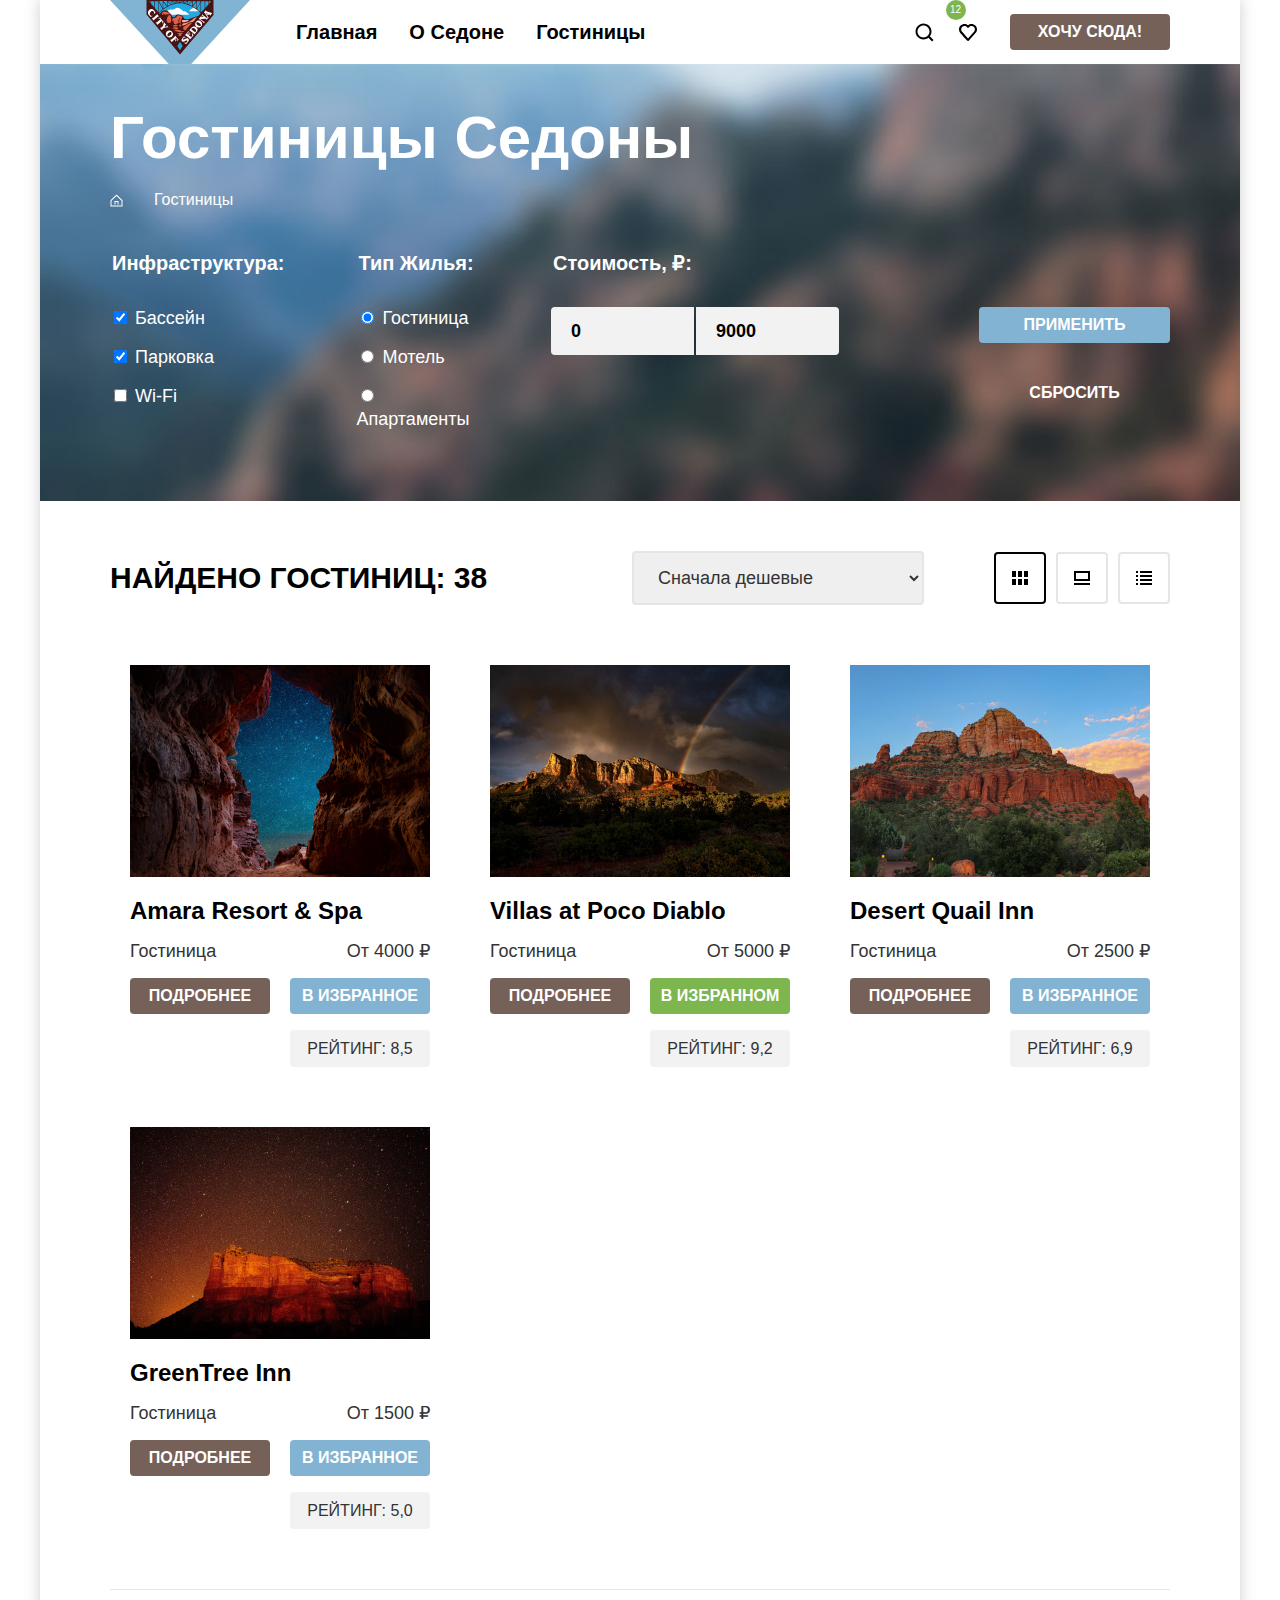
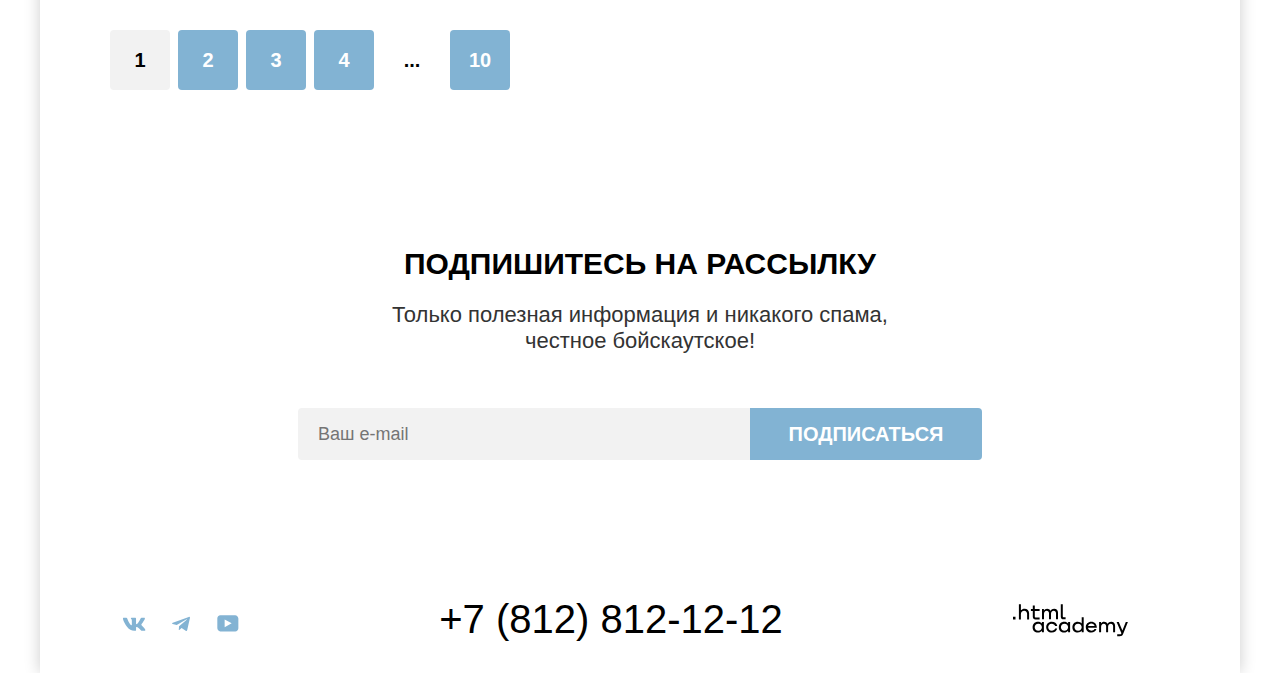
==== catalog.html @ 22dc9e2c "Добавляет сетки компонентов" ====
<!DOCTYPE html>
<html lang="ru">

  <head>
    <meta charset="utf-8">
    <title>HTML Academy: Седона</title>
    <link href="styles/style.css" rel="stylesheet">
  </head>

  <body class="page-catalog">
    <div class="page-container">
      <header class="page-header">
        <nav class="main-nav">
          <a class="logo" href="index.html">
            <img class="logo-image" src="images/logo_sedona.svg" width="140" height="70" alt="Логотип сайта Седона">
          </a>
          <ul class="nav-list">
            <li class="nav-item">
              <a class="nav-link" href="index.html">Главная</a>
            </li>
            <li class="nav-item">
              <a class="nav-link" href="#">О Седоне</a>
            </li>
            <li class="nav-item">
              <a class="nav-link current" href="catalog.html">Гостиницы</a>
            </li>
          </ul>
          <ul class="user-menu-list">
            <li class="user-menu-item">
              <a class="search-link" href="#">
                <span class="visually-hidden">Поиск</span>
              </a>
            </li>
            <li class="user-menu-item">
              <div class="like-number">
                <a class="favority-link" href="#">
                  <span class="visually-hidden">Гостиниц в изранном</span>
                  <span class="like-number-icon">12</span>
                </a>
              </div>
            </li>
            <li class="user-menu-item want-here-button">
              <a class="button want-here" href="#">Хочу сюда!</a>
            </li>
          </ul>
        </nav>
      </header>
      <main class="catalog-main">
        <div class="filter-wrapper">
          <h1 class="catalog-title">Гостиницы Седоны</h1>
          <ul class="breadcrubs-list">
            <li class="breadcrubs-item item-home">
              <a class="page-home" href="index.html">
                <span class="visually-hidden">Переход на главную страницу</span>
              </a>
            </li>
            <li class="breadcrubs-item item-current">
              <a class="current-page" href="catalog.html">Гостиницы</a>
            </li>
          </ul>
          <form class="hotel-filter-form" action="https://echo.htmlacademy.ru/" method="get">
            <div class="hotel-filter-form-wrapper">
              <fieldset class="infrastructure">
                <legend class="infrastructure-title">Инфраструктура:</legend>
                <label>
                  <input type="checkbox" name="pool" checked>
                  Бассейн
                </label>
                <label>
                  <input type="checkbox" name="parking" checked>
                  Парковка
                </label>
                <label>
                  <input type="checkbox" name="wi-fi">
                  Wi-Fi
                </label>
              </fieldset>
              <fieldset class="living-type">
                <legend class="living-type-title">Тип Жилья:</legend>
                <label>
                  <input type="radio" name="housing" value="Гостиница" checked>
                  Гостиница
                </label>
                <label>
                  <input type="radio" name="housing" value="Мотель">
                  Мотель
                </label>
                <label>
                  <input type="radio" name="housing" value="Апартаменты">
                  Апартаменты
                </label>
              </fieldset>
              <fieldset class="living-cost">
                <legend class="living-cost-title">Стоимость, ₽:</legend>
                <div class="cost-input-wrapper">
                  <label class="cost" for="cost-from">
                    <input class="input-cost-from" type="text" name="from" id="cost-from" placeholder="0" value="0">
                  </label>
                  <label class="cost" for="cost-to">
                    <input class="input-cost-to" type="text" name="to" id="cost-to" placeholder="9000" value="9000">
                  </label>
                </div>
                  <p class="visually-hidden">Слайдер прокрутки выбора стоимости</p>
              </fieldset>
              <div class="form-buttons">
                <button class="button filter-form-apply" type="submit">Применить</button>
                <button class="button filter-form-reset" type="reset">Сбросить</button>
              </div>
            </div>
          </form>
        </div>
        <section class="hotel-sorting">
          <div class="cost-select-wrapper">
            <h2>Найдено гостиниц: 38</h2>
            <select name="cost-type" id="cost-type-select">
              <option value="Сначала дешевые">Сначала дешевые</option>
              <option value="Сначала дорогие">Сначала дорогие</option>
              <option value="Рейтинг по возрастанию">Рейтинг по возрастанию</option>
              <option value="Рейтинг по убыванию">Рейтинг по убыванию</option>
            </select>
            <ul class="hotel-view-list">
              <li class="hotel-view-item">
                <a class="view tile" href="catalog.html?view=tile">
                  <span class="visually-hidden">Просмотр плиткой</span>
                </a>
              </li>
              <li class="hotel-view-item">
                <a class="view card" href="catalog.html?view=card">
                  <span class="visually-hidden">Просмотр карточками</span>
                </a>
              <li class="hotel-view-item">
                <a class="view list" href="catalog.html?view=list">
                  <span class="visually-hidden">Просмотр списком</span>
                </a>
              </li>
            </ul>
          </div>
          <ul class="hotel-gallery-list">
            <li class="hotel-gallery-item">
              <a class="image-link" href="#" tabindex="-1">
                <img src="images/hotel_1.jpg" width="300" height="212" alt="Звёздное небо в горной расщелине">
              </a>
              <h3>
                <a class="hotel-link" href="#" tabindex="-1">Amara Resort & Spa</a>
              </h3>
              <div class="hotel-type-wrapper">
                <p>Гостиница</p>
                <p>От 4000 ₽</p>
              </div>
              <div class="hotel-gallery-buttons">
                <a class="button details" href="#">Подробнее</a>
                <button class="button favority-button" type="button">В избранное</button>
              </div>
              <div class="rating-wrapper">
                <p class="stars stars-4">
                  <span class="visually-hidden">Комфортность четыре звезды</span>
                </p>
                <p class="rating">Рейтинг: 8,5</p>
              </div>
            </li>
            <li class="hotel-gallery-item">
              <a class="image-link" href="#" tabindex="-1">
                <img src="images/hotel_2.jpg" width="300" height="212" alt="Радуга в горах">
              </a>
              <h3>
                <a class="hotel-link" href="#" tabindex="-1">Villas at Poco Diablo</a>
              </h3>
              <div class="hotel-type-wrapper">
                <p>Гостиница</p>
                <p>От 5000 ₽</p>
              </div>
              <div class="hotel-gallery-buttons">
                <a class="button details" href="#">Подробнее</a>
                <button class="button current-favority" type="button">В избранном</button>
              </div>
              <div class="rating-wrapper">
                <p class="stars stars-4">
                  <span class="visually-hidden">Комфортность четыре звезды</span>
                </p>
                <p class="rating">Рейтинг: 9,2</p>
              </div>
            </li>
            <li class="hotel-gallery-item">
              <a class="image-link" href="#" tabindex="-1">
                <img src="images/hotel_3.jpg" width="300" height="212" alt="Лес у подножия горной вершины">
              </a>
              <h3>
                <a class="hotel-link" href="#" tabindex="-1">Desert Quail Inn</a>
              </h3>
              <div class="hotel-type-wrapper">
                <p>Гостиница</p>
                <p>От 2500 ₽</p>
              </div>
              <div class="hotel-gallery-buttons">
                <a class="button details" href="#">Подробнее</a>
                <button class="button favority-button" type="button">В избранное</button>
              </div>
              <div class="rating-wrapper">
                <p class="stars stars-3">
                  <span class="visually-hidden">Комфортность три звезды</span>
                </p>
                <p class="rating">Рейтинг: 6,9</p>
              </div>
            </li>
            <li class="hotel-gallery-item">
              <a class="image-link" href="#" tabindex="-1">
                <img src="images/hotel_4.jpg" width="300" height="212" alt="Горная гряда на фоне звёздного неба">
              </a>
              <h3>
                <a class="hotel-link" href="#" tabindex="-1">GreenTree Inn</a>
              </h3>
              <div class="hotel-type-wrapper">
                <p>Гостиница</p>
                <p>От 1500 ₽</p>
              </div>
              <div class="hotel-gallery-buttons">
                <a class="button details" href="#">Подробнее</a>
                <button class="button favority-button" type="button">В избранное</button>
              </div>
              <div class="rating-wrapper">
                <p class="stars stars-2">
                  <span class="visually-hidden">Комфортность две звезды</span>
                </p>
                <p class="rating">Рейтинг: 5,0</p>
              </div>
            </li>
          </ul>
        </section>
        <section class="pagination">
          <h2 class="visually-hidden">Переход на другие страницы каталога</h2>
          <ul class="pagination-list">
            <li class="pagination-item current-pagination">
              <a class="pagination-link current-pagination-link">1</a>
            </li>
            <li class="pagination-item">
              <a class="pagination-link" href="#">2</a>
            </li>
            <li class="pagination-item">
              <a class="pagination-link" href="#">3</a>
            </li>
            <li class="pagination-item">
              <a class="pagination-link" href="#">4</a>
            </li>
            <li class="pagination-item ellipsis">
              <a class="pagination-link ellipsis-link" href="#">...</a>
            </li>
            <li class="pagination-item">
              <a class="pagination-link" href="#">10</a>
            </li>
          </ul>
        </section>
        <section class="subscribe subscribe-catalog">
          <h2>Подпишитесь на рассылку</h2>
          <p class="subscribe-catalog-description">Только полезная информация и никакого спама, честное&nbsp;бойскаутское!</p>
          <form class="subscribe-form" action="https://echo.htmlacademy.ru/" method="post">
            <label for="email">
              <span class="visually-hidden">Ваш e-mail</span>
              <input type="email" name="email-data" id="email" placeholder="Ваш e-mail">
            </label>
            <button class="button subscribe-button" type="submit">Подписаться</button>
          </form>
        </section>
      </main>
      <footer class="page-footer">
        <h2 class="visually-hidden">Мы в социальных сетях</h2>
        <ul class="social-list">
          <li class="social-item">
            <a class="social-link vk" href="#">
              <span class="visually-hidden">VKontakte</span>
            </a>
          </li>
          <li class="social-item">
            <a class="social-link twitter" href="#">
              <span class="visually-hidden">Twitter</span>
            </a>
          </li>
          <li class="social-item">
            <a class="social-link youtube" href="#">
              <span class="visually-hidden">Youtube</span>
            </a>
          </li>
        </ul>
        <div class="contacts">
          <a class="phone-number" href="tel:+78128121212">+7 (812) 812-12-12</a>
        </div>
        <a class="developer-link" href="https://htmlacademy.ru/intensive/htmlcss">
          <img class="developer-image" src="images/logo_developer.svg" width="115" height="33"
            alt="Логотип htmlacademy">
        </a>
      </footer>
    </div>
  </body>

</html>
---- styles/style.css ----
@font-face {
  font-family: "PT Sans";
  src: url("../fonts/ptsans-400.woff2") format("woff2");
  font-weight: 400;
  font-style: normal;
  font-display: swap;
}

@font-face {
  font-family: "PT Sans";
  src: url("../fonts/ptsans-700.woff2") format("woff2");
  font-weight: 700;
  font-style: normal;
  font-display: swap;
}

/* html {
  height: 100%;
} */

body {
  min-height: 100%;
  margin: 0 auto;
  color: rgba(0, 0, 0, 1);
  font-family: 'PT Sans', 'Arial', sans-serif;
  font-weight: 400;
  font-style: normal;
  font-size: 22px;
  line-height: 26px;
  background-color: rgba(255, 255, 255, 1);
}

.page-container {
  display: flex;
  flex-direction: column;
  min-height: 100vh;
  width: 1200px;
  max-width: 1200px;
  margin: 0 auto;
  box-shadow: 0 0 15px rgba(0, 0, 0, 0.2);
}

.page-main, .catalog-main {
  flex-grow: 1;
}

.hero {
  width: 1200px;
  background-color: rgba(164, 203, 227, 1);
  background-image: url(../images/background_mask.svg), url(../images/background_hero.jpg);
  background-repeat: no-repeat, no-repeat;
  background-position: 50% 100%, 50% 50%;
  background-size: contain, cover;
  margin: 0;
  padding: 0;
}

.subscribe {
  color: rgba(255, 255, 255, 1);
  background-image: url(../images/background_subscribe.png);
  background-repeat: no-repeat;
  background-position: 50% 50%;
  background-size: cover;
  background-color: rgba(164, 203, 227, 1);
  margin: 0;
  padding: 96px 258px 104px 258px;
}

.subscribe form {
  text-align: center;
}

.subscribe-catalog {
  background-image: none;
  background-color: rgba(255, 255, 255, 1);
}

.subscribe-catalog h2 {
  color: rgba(0, 0, 0, 1);
}

.subscribe-catalog .subscribe-catalog-description {
  font-size: 22px;
  line-height: 26px;
  color: rgba(51, 51, 51, 1);
  margin-top: 20px;
  margin-bottom: 54px;
}

.subscribe p {
  font-size: 22px;
  line-height: 26px;
  margin-top: 20px;
  margin-bottom: 20px;
}

.filter-wrapper {
  color: rgba(255, 255, 255, 1);
  background-image: url(../images/background_filter.png);
  background-repeat: no-repeat;
  background-position: 50% 50%;
  background-size: cover;
  background-color: rgba(113, 162, 191, 1);
  margin: 0;
  margin-bottom: 50px;
  padding: 70px;
  padding-top: 35px;
}

.filter-wrapper h1 {
  margin: 0;
  padding: 0;
}

.filter-wrapper .current-page {
  color: rgba(255, 255, 255, 1);
  font-size: 16px;
  line-height: 21px;
}

.advantages-background-one,
.advantages-background-two {
  background-color: rgba(130, 179, 211, 1);
  color: rgba(255, 255, 255, 1);
}

.advantages-background-one img,
.advantages-background-two img {
  display: block;
  margin: 0;
}

.subscribe-form input,
.cost input {
  font-family: inherit;
  font-weight: inherit;
  font-size: 18px;
  line-height: 24px;
}

.cost input {
  color: rgba(0, 0, 0, 1);
  font-weight: 700;
  padding: 12px 0 12px 20px;
}

.hotel-gallery-item .details {
  width: 140px;
  display: block;
  background-color: rgba(117, 97, 87, 1);
  color: rgba(255, 255, 255, 1);
  border-radius: 4px;
  font-family: inherit;
  font-weight: 700;
  font-size: 16px;
  line-height: 20px;
  text-transform: uppercase;
  border: none;
  box-sizing: border-box;
  padding: 8px 0;
  text-align: center;
}

.favority-button {
  width: 140px;
  display: block;
  padding: 8px 0;
  color: rgba(255, 255, 255, 1);
  background-color: rgba(130, 179, 211, 1);
  border-radius: 4px;
  font-family: inherit;
  font-weight: 700;
  font-size: 16px;
  line-height: 20px;
  text-transform: uppercase;
  border: none;
  text-align: center;
  box-sizing: border-box;
}

.current-favority {
  width: 140px;
  padding: 8px 0;
  color: rgba(255, 255, 255, 1);
  background-color: rgba(125, 181, 79, 1);
  border-radius: 4px;
  font-family: inherit;
  font-weight: 700;
  font-size: 16px;
  line-height: 20px;
  text-transform: uppercase;
  border: none;
  text-align: center;
  box-sizing: border-box;
}

.nav-list a,
.hotels a,
.social-item a,
.contacts a,
.breadcrubs-item a,
.hotel-view-item a,
.hotel-gallery-item a,
.pagination-link,
.user-menu-item a {
  color: rgba(0, 0, 0, 1);
  text-decoration: none;
  padding: 0;
}

.nav-item {
  font-weight: 700;
  font-size: 20px;
  line-height: 24px;
}

.like-number-icon {
  display: block;
  width: 20px;
  height: 20px;
  font-size: 10px;
  line-height: 10px;
  background-color: rgba(125, 181, 79, 1);
  color: rgba(255, 255, 255, 1);
  border-radius: 50%;
  text-align: center;
  padding: 5px 5px 5px 4px;
  text-decoration: none;
  box-sizing: border-box;
}

.advantages-title h2,
.services-title h2,
.hotels h2,
.subscribe h2,
.page-footer h2 .hotel-sorting h2,
.pagination h2,
.subscribe-catalog h2,
.cost-select-wrapper h2 {
  font-weight: 700;
  font-size: 30px;
  line-height: 36px;
  text-transform: uppercase;
  text-align: center;
  margin: 0;
}

.advantages-item h3,
.center-advantages-item h3,
.services-item h3,
.hotel-gallery-item h3 {
  font-size: 24px;
  line-height: 28px;
  text-transform: uppercase;
  text-align: center;
}

.advantages-title p,
.services-title p,
.hotels p {
  color: rgba(51, 51, 51, 1);
  font-size: 22px;
  line-height: 26px;
  text-align: center;
}

.advantages-item,
.center-advantages-item,
.advantages-description,
.services-item .services-description {
  display: block;
  font-size: 18px;
  line-height: 21px;
}

.subscribe p,
.advantages-background-one p,
.advantages-background-two p,
.filter-wrapper p,
.filter-wrapper span {
  color: rgba(255, 255, 255, 1);
  text-align: center;
}

.opacity-12 {
  width: 400px;
  background-color: rgba(131, 179, 211, 0.12);
}

.opacity-20 {
  width: 400px;
  background-color: rgba(131, 179, 211, 0.2);
}

.housing, .gifts {
  background-color: rgba(131, 179, 211, 0.12);
  padding-bottom: 51px;
}

.food {
  background-color: rgba(255, 255, 255, 1);
  padding-bottom: 51px;
}

.hotels .search-hotel {
  display: block;
  margin: 0 auto;
  width: 376px;
  background-color: rgba(117, 97, 87, 1);
  color: rgba(255, 255, 255, 1);
  font-weight: 700;
  font-size: 20px;
  line-height: 36px;
  padding: 8px 0;
  border-radius: 4px;
  text-transform: uppercase;
  text-align: center;
}

.subscribe-button {
  display: block;
  width: 232px;
  background-color: rgba(130, 179, 211, 1);
  color: rgba(255, 255, 255, 1);
  font-family: inherit;
  font-weight: 700;
  font-size: 20px;
  line-height: 36px;
  border: none;
  border-radius: 0 4px 4px 0;
  text-transform: uppercase;
  padding: 8px 0;
  text-align: center;
}

.phone-number {
  font-size: 40px;
  line-height: 40px;
}

.catalog-title {
  font-weight: 700;
  font-size: 60px;
  line-height: 78px;
}

.hotel-filter-form legend {
  font-weight: 700;
  font-size: 20px;
  line-height: 24px;
}

.hotel-filter-form label {
  font-size: 18px;
  line-height: 23px;
}

.hotel-gallery-list h3 {
  text-transform: none;
}

.filter-form-apply {
  width: 191px;
  color: rgba(255, 255, 255, 1);
  background-color: rgba(130, 179, 211, 1);
  border: none;
  border-radius: 4px;
  padding: 0;
  padding-top: 8px;
  padding-bottom: 8px;
  margin: 56px 0 32px 0;
  font-family: inherit;
  font-weight: 700;
  font-size: 16px;
  line-height: 20px;
  text-transform: uppercase;
  text-align: center;
}

.filter-form-reset {
  width: 191px;
  color: rgba(255, 255, 255, 1);
  background-color: transparent;
  border: none;
  padding: 0;
  padding-top: 8px;
  padding-bottom: 8px;
  margin: 0;
  font-family: inherit;
  font-weight: 700;
  font-size: 16px;
  line-height: 20px;
  text-transform: uppercase;
  text-align: center;
}

.hotel-sorting select {
  color: rgba(51, 51, 51, 1);
  font-family: inherit;
  font-weight: 400;
  font-style: normal;
  font-size: 18px;
  line-height: 21px;
}

.hotel-gallery-item .rating {
  width: 140px;
  color: rgba(51, 51, 51, 1);
  background-color: rgba(242, 242, 242, 1);
  font-size: 16px;
  line-height: 20px;
  text-transform: uppercase;
  padding: 9px 0 8px 0;
  border-radius: 4px;
  box-sizing: border-box;
  text-align: center;
}

.hotel-gallery-item p {
  font-size: 18px;
  line-height: 21px;
  color: rgba(51, 51, 51, 1);
  margin: 0;
  padding: 0;
}

.pagination-list .pagination-item {
  width: 60px;
  height: 60px;
  background-color: rgba(130, 179, 211, 1);
  border-radius: 4px;
  text-align: center;
  padding: 12px 0 13px 0;
  box-sizing: border-box;
}

.pagination-list .current-pagination {
  background-color: rgba(242, 242, 242, 1);
}

.pagination-item .current-pagination-link {
  color: rgba(0, 0, 0, 1);
  background-color: rgba(242, 242, 242, 1);
}

.pagination-list .ellipsis {
  background-color: rgba(255, 255, 255, 1);
}

.pagination-item .ellipsis-link {
  color: rgba(0, 0, 0, 1);
  background-color: rgba(255, 255, 255, 1)
}

.pagination-link {
  color: rgba(255, 255, 255, 1);
  font-weight: 700;
  font-size: 20px;
  line-height: 36px;
  text-align: center;
  padding: 12px 0 13px 0;
}

/* СЕТКИ */

.nav-list,
.user-menu-list,
.advantages-list,
.center-advantages-list,
.services-list,
.social-list,
.breadcrubs-list,
.hotel-view-list,
.hotel-gallery-list,
.pagination-list {
  margin: 0;
  padding: 0;
  list-style: none;
}

.main-nav {
  max-height: 64px;
  margin: 0 70px 0 70px;
  display: flex;
  padding: 0;
}

.logo {
  width: 140px;
  margin-right: 30px;
}

.nav-list {
  width: 100%;
  display: flex;
  flex-wrap: wrap;
  align-items: flex-start;
  box-sizing: border-box;
}

.user-menu-list {
  width: 268px;
  display: flex;
  align-items: center;
}

.nav-item a {
  display: block;
  padding: 20px 16px;
}

.visually-hidden {
  position: fixed;
  transform: scale(0);
}

.search-link {
  height: 64px;
  display: block;
  background-image: url(../images/icons/search_icon.svg);
  background-repeat: no-repeat;
  background-position: 50% 50%;
  padding: 22px 12px 22px 12px;
  box-sizing: border-box;
}

.favority-link {
  height: 64px;
  display: block;
  background-image: url(../images/icons/heart_icon.svg);
  background-repeat: no-repeat;
  background-position: 50% 50%;
  padding: 22px 12px 22px 12px;
  box-sizing: border-box;
}

.user-menu-item {
  width: 44px;
  text-align: center;
}

.main-nav .want-here-button {
  width: 160px;
  margin: 14px 0 14px 20px;
  background-color: rgba(117, 97, 87, 1);
  font-family: inherit;
  font-weight: 700;
  font-size: 16px;
  line-height: 20px;
  text-transform: uppercase;
  border: none;
  border-radius: 4px;
}

.main-nav .want-here {
  display: block;
  color: rgba(255, 255, 255, 1);
  padding: 8px 0 8px 0;
  text-decoration: none;
  text-align: center;
}

.hero img {
  margin: 51px 371px 82px 371px;
}

.advantages {
  margin: 0;
  padding: 0;
}

.advantages-title {
  padding-bottom: 44px;
}

.advantages-title h2 {
  margin: 69px 290px 25px 290px;
}

.advantages-title p {
  margin-top: 25px;
  margin-bottom: 25px;
}

.advantages-list {
  display: flex;
  flex-wrap: wrap;
  flex-direction: column;
}

.advantages-background-one {
  display: flex;
}

.advantages-item-wrapper {
  width: 230px;
  margin: 0;
  padding: 102px 85px;
}

.advantages-item-wrapper h3 {
  margin: 0;
  margin-bottom: 62px;
  padding: 0 27.5px 0 27.5px;
}

.advantages-item-wrapper p {
  margin: 0;
  margin-top: 62px;
  padding: 0;
  text-align: center;
}

.center-advantages-list {
  display: flex;
  flex-wrap: wrap;
  justify-content: center;
  align-items: center;
}

.center-advantages-item {
  width: 400px;
  margin: 0;
  padding: 113px 85px;
  box-sizing: border-box;
}

.center-advantages-item h3 {
  margin: 0;
  margin-bottom: 62px;
  padding: 0 27.5px 0 27.5px;
}

.center-advantages-item p {
  margin: 0;
  margin-top: 62px;
  padding: 0;
  text-align: center;
}

.advantages-background-two {
  display: flex;
  flex-direction: row-reverse;
}

.services-title {
  margin: 0;
  padding: 0;
  padding-bottom: 44px;
}

.services-title h2 {
  margin: 64px 347.5px 20px 347.5px;
  padding: 0;
}

.services-title p {
  margin: 20px 7.5px 20px 7.5px;
  padding: 0;
}

.services-list {
  display: flex;
  flex-wrap: wrap;
  align-items: center;
}

.services-item {
  display: block;
  width: 400px;
  text-align: center;
}

.services-item h3 {
  margin: 183px 0 30px 0;
}

.services-item p {
  max-width: 230px;
  margin: 30px 85px 30px 85px;
}

.housing {
  background-image: url(../images/icons/housing.svg);
  background-repeat: no-repeat;
  background-position: 50% 25%;
}

.food {
  background-image: url(../images/icons/food.svg);
  background-repeat: no-repeat;
  background-position: 50% 25%;
}

.gifts {
  background-image: url(../images/icons/gifts.svg);
  background-repeat: no-repeat;
  background-position: 50% 25%;
}

.hotels {
  padding: 96px 304px;
}

.hotels h2 {
  margin: 0;
  margin-bottom: 20px;
  padding: 0 147.5px;
}

.hotels p {
  margin: 20px 0 20px 0;
}

.hotels-title {
  padding-bottom: 34px;
}

.subscribe h2 {
  margin-bottom: 20px;
}

.subscribe-title {
  padding-bottom: 34px;
}

.subscribe-form {
  display: flex;
  justify-content: center;
}

.subscribe-form input {
  width: 452px;
  background-color: rgba(242, 242, 242, 1);
  border: none;
  border-radius: 4px 0 0 4px;
  padding: 14px 0 14px 20px;
  box-sizing: border-box;
}

.breadcrubs-list {
  display: flex;
  justify-content: flex-start;
  align-items: center;
  margin: 8px 0 40px 0;
  padding: 0;
}

.breadcrubs-list .page-home {
  display: block;
  width: 13px;
  height: 15px;
  background-image: url(../images/icons/home_icon.svg);
  background-repeat: no-repeat;
  background-position: 50% 50%;
  padding: 0 0 2px 0;
  margin: 3px 0;
  box-sizing: border-box;
}

.item-home {
  width: 13px;
  height: 21px;
  min-width: 33px;
  margin-right: 11px;
  align-self: last baseline;
}

.hotel-filter-form fieldset {
  border: none;
  margin: 0;
  padding: 0;
}

.hotel-filter-form-wrapper {
  display: flex;

}

.hotel-filter-form-wrapper .infrastructure {
  width: 150px;
  display: flex;
  flex-direction: column;
  margin-right: 70px;
  box-sizing: border-box;
}

.infrastructure label, .living-type label {
  margin: 0;
  margin-bottom: 16px;
}

.infrastructure-title, .living-type-title, .living-cost-title {
  margin: 0;
  margin-bottom: 32px;
}

.infrastructure label:last-child, .living-type label:last-child {
  margin-bottom: 0;
}

.hotel-filter-form-wrapper .living-type {
  width: 150px;
  display: flex;
  flex-direction: column;
  margin-right: 70px;
  box-sizing: border-box;
}

.hotel-filter-form-wrapper .living-cost {
  width: 288px;
  display: flex;
  flex-direction: column;
  margin-right: 140px;
  box-sizing: border-box;
}

.cost-input-wrapper {
  display: flex;
  gap: 2px;
}

.cost-input-wrapper input {
  background-color: rgba(242, 242, 242, 1);
  width: 143px;
  border: none;
  margin: 0;
  box-sizing: border-box;
}

.input-cost-from {
  border-radius: 4px 0 0 4px;
}

.input-cost-to {
  border-radius: 0 4px 4px 0;
}

.cost {
  margin: 0;
  padding: 0;
}

.form-buttons {
  width: 191px;
  display: flex;
  flex-direction: column;
}

.cost-select-wrapper {
  display: flex;
  align-items: center;
  margin: 0 70px 40px 70px;
}

.cost-select-wrapper h2 {
  min-width: 338px;
  padding: 7px 0 7px 0;
  margin: 0;
  margin-right: auto;
}

.cost-select-wrapper select {
  display: block;
  width: 292px;
  padding: 14px 0 14px 20px;
  border: 2px solid rgba(229, 229, 229, 1);
  border-radius: 4px;
  margin-right: 70px;
}

.cost-select-wrapper option {
  padding: 0;
  margin: 0;
}

.hotel-view-list {
  display: flex;
  flex-wrap: wrap;
  gap: 10px;
}

.hotel-view-item .tile {
  display: block;
  width: 48px;
  height: 48px;
  border: 2px solid rgba(0, 0, 0, 1);
  border-radius: 4px;
  background-image: url(../images/icons/tile_icon.svg);
  background-repeat: no-repeat;
  background-position: 50% 50%;
  padding: 14px, 12px, 14px, 12px;
}

.hotel-view-item .card {
  display: block;
  width: 48px;
  height: 48px;
  border: 2px solid rgba(229, 229, 229, 1);
  border-radius: 4px;
  background-image: url(../images/icons/cadr_icon.svg);
  background-repeat: no-repeat;
  background-position: 50% 50%;
  padding: 14px, 12px, 14px, 12px;
}

.hotel-view-item .list {
  display: block;
  width: 48px;
  height: 48px;
  border: 2px solid rgba(229, 229, 229, 1);
  border-radius: 4px;
  background-image: url(../images/icons/list_icon.svg);
  background-repeat: no-repeat;
  background-position: 50% 50%;
  padding: 14px, 12px, 14px, 12px;
}

.hotel-gallery-list {
  display: flex;
  flex-wrap: wrap;
  gap: 20px;
  justify-content: flex-start;
  margin: 0 70px 40px 70px;
  padding-bottom: 40px;
  border-bottom: 1px solid rgba(230, 230, 230, 1);
}

.hotel-gallery-item {
  width: 340px;
}

.image-link {
  display: block;
  margin: 20px;
  margin-bottom: 0;
}

.image-link img {
  display: block;
  padding: 0;
  margin: 0;
}

.hotel-gallery-item h3 {
  margin: 20px 20px 16px 20px;
  text-align: left;
}

.hotel-type-wrapper {
  display: flex;
  justify-content: space-between;
  margin: 0 20px 16px 20px;
  box-sizing: border-box;
}

.hotel-type-wrapper p {
  margin: 0;
  padding: 0;
}

.hotel-gallery-buttons {
  display: flex;
  align-items: center;
  gap: 20px;
  margin: 0 20px 16px 20px;
  box-sizing: border-box;
}

.rating-wrapper {
  display: flex;
  align-items: center;
  gap: 20px;
  margin: 0 20px 20px 20px;
}

.stars {
  width: 140px;
}

.pagination-list {
  display: flex;
  gap: 8px;
  align-items: center;
  margin: 0 70px 60px 70px;
}

.social-item {
  width: 47px;
}

.social-item .vk {
  display: block;
  background-image: url(../images/icons/vk_icon.svg);
  background-repeat: no-repeat;
  background-position: 50% 50%;
  background-size: 24px 14px;
  padding: 13px 12px;
}

.social-item .twitter {
  display: block;
  background-image: url(../images/icons/twitter_icon.svg);
  background-repeat: no-repeat;
  background-position: 50% 50%;
  background-size: 18px 15px;
  padding: 12px 15px 13px 15px;
}

.social-item .youtube {
  display: block;
  background-image: url(../images/icons/youtube_icon.svg);
  background-repeat: no-repeat;
  background-position: 50% 50%;
  background-size: 22px 17px;
  padding: 13px 12px;;
}

.page-footer {
  display: flex;
  align-items: center;
}

.social-list {
  display: flex;
  flex-wrap: wrap;
  align-items: center;
  margin: 45px 0 35px 70px;
}

.contacts {
  width: 720px;
  padding: 5px 0 5px 0;
  text-align: center;
}

.developer-link {
  display: block;
  margin: 40px 70px 30px 42px;
}
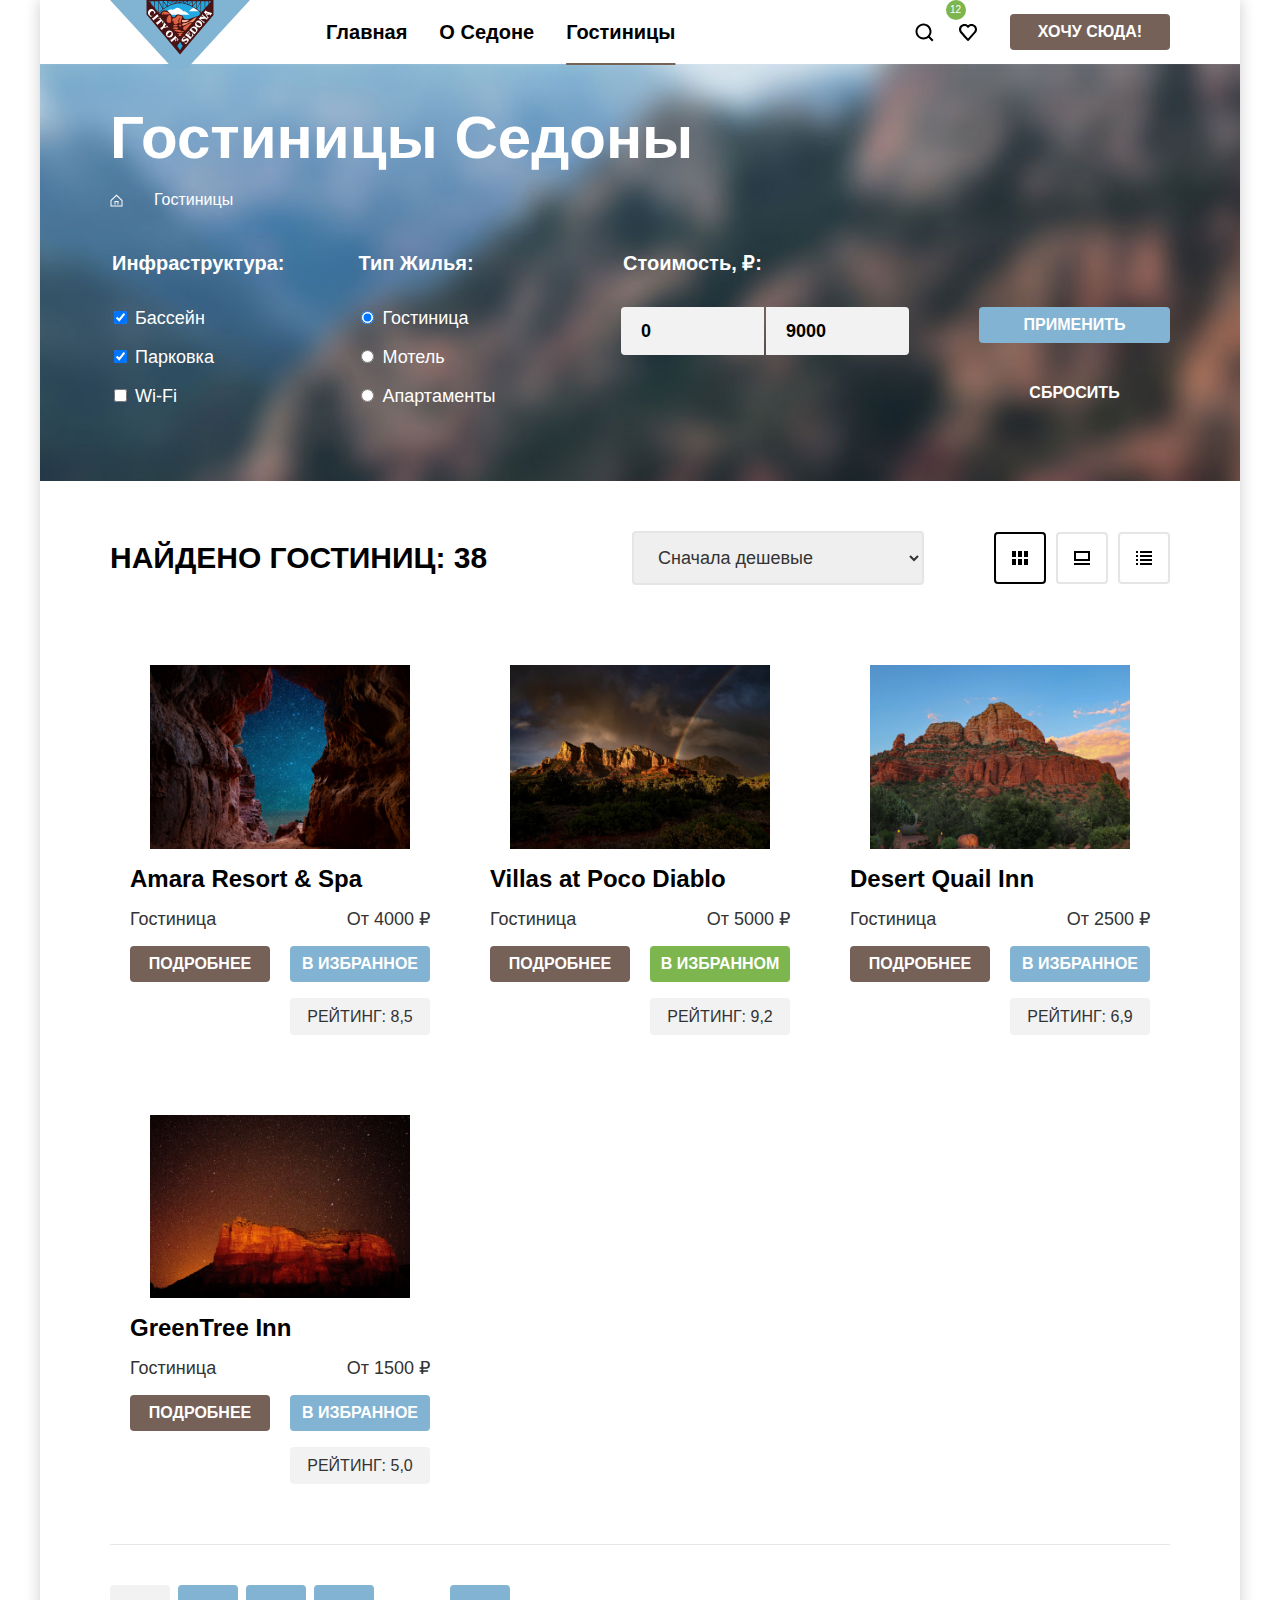
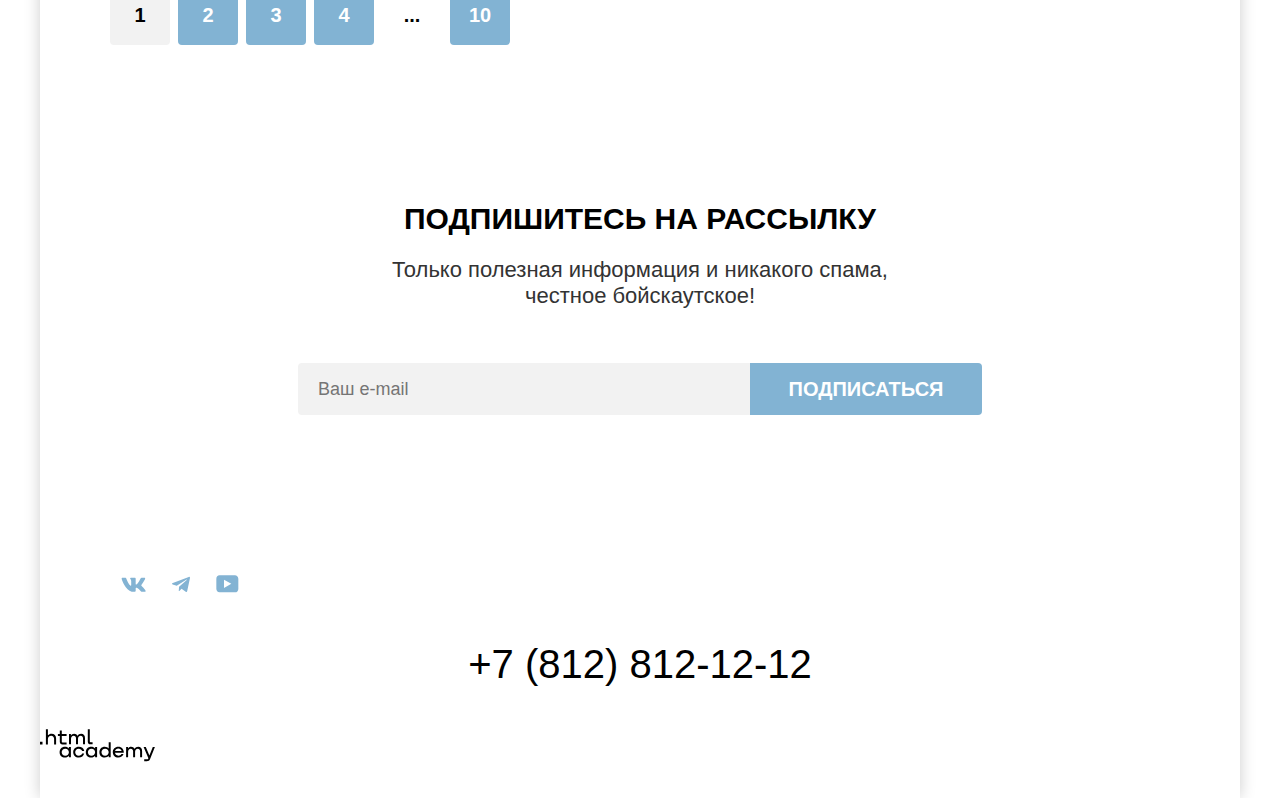
==== commit e9249982: "Добавляет гриды карточек гостиниц" ====
--- a/catalog.html
+++ b/catalog.html
@@ -143,20 +143,14 @@
               <h3>
                 <a class="hotel-link" href="#" tabindex="-1">Amara Resort & Spa</a>
               </h3>
-              <div class="hotel-type-wrapper">
-                <p>Гостиница</p>
-                <p>От 4000 ₽</p>
-              </div>
-              <div class="hotel-gallery-buttons">
+                <p>Гостиница</p>
+                <p class="hotel-cost">От 4000 ₽</p>
                 <a class="button details" href="#">Подробнее</a>
                 <button class="button favority-button" type="button">В избранное</button>
-              </div>
-              <div class="rating-wrapper">
                 <p class="stars stars-4">
                   <span class="visually-hidden">Комфортность четыре звезды</span>
                 </p>
                 <p class="rating">Рейтинг: 8,5</p>
-              </div>
             </li>
             <li class="hotel-gallery-item">
               <a class="image-link" href="#" tabindex="-1">
@@ -165,20 +159,14 @@
               <h3>
                 <a class="hotel-link" href="#" tabindex="-1">Villas at Poco Diablo</a>
               </h3>
-              <div class="hotel-type-wrapper">
-                <p>Гостиница</p>
-                <p>От 5000 ₽</p>
-              </div>
-              <div class="hotel-gallery-buttons">
+                <p>Гостиница</p>
+                <p class="hotel-cost">От 5000 ₽</p>
                 <a class="button details" href="#">Подробнее</a>
                 <button class="button current-favority" type="button">В избранном</button>
-              </div>
-              <div class="rating-wrapper">
                 <p class="stars stars-4">
                   <span class="visually-hidden">Комфортность четыре звезды</span>
                 </p>
                 <p class="rating">Рейтинг: 9,2</p>
-              </div>
             </li>
             <li class="hotel-gallery-item">
               <a class="image-link" href="#" tabindex="-1">
@@ -187,20 +175,14 @@
               <h3>
                 <a class="hotel-link" href="#" tabindex="-1">Desert Quail Inn</a>
               </h3>
-              <div class="hotel-type-wrapper">
-                <p>Гостиница</p>
-                <p>От 2500 ₽</p>
-              </div>
-              <div class="hotel-gallery-buttons">
+                <p>Гостиница</p>
+                <p class="hotel-cost">От 2500 ₽</p>
                 <a class="button details" href="#">Подробнее</a>
                 <button class="button favority-button" type="button">В избранное</button>
-              </div>
-              <div class="rating-wrapper">
                 <p class="stars stars-3">
                   <span class="visually-hidden">Комфортность три звезды</span>
                 </p>
                 <p class="rating">Рейтинг: 6,9</p>
-              </div>
             </li>
             <li class="hotel-gallery-item">
               <a class="image-link" href="#" tabindex="-1">
@@ -209,20 +191,14 @@
               <h3>
                 <a class="hotel-link" href="#" tabindex="-1">GreenTree Inn</a>
               </h3>
-              <div class="hotel-type-wrapper">
-                <p>Гостиница</p>
-                <p>От 1500 ₽</p>
-              </div>
-              <div class="hotel-gallery-buttons">
+                <p>Гостиница</p>
+                <p class="hotel-cost">От 1500 ₽</p>
                 <a class="button details" href="#">Подробнее</a>
                 <button class="button favority-button" type="button">В избранное</button>
-              </div>
-              <div class="rating-wrapper">
                 <p class="stars stars-2">
                   <span class="visually-hidden">Комфортность две звезды</span>
                 </p>
                 <p class="rating">Рейтинг: 5,0</p>
-              </div>
             </li>
           </ul>
         </section>
--- a/styles/style.css
+++ b/styles/style.css
@@ -44,6 +44,10 @@
   flex-grow: 1;
 }
 
+.page-header {
+  position: relative;
+}
+
 .hero {
   width: 1200px;
   background-color: rgba(164, 203, 227, 1);
@@ -52,7 +56,8 @@
   background-position: 50% 100%, 50% 50%;
   background-size: contain, cover;
   margin: 0;
-  padding: 0;
+  padding: 51px 371px 82px 371px;
+  box-sizing: border-box;
 }
 
 .subscribe {
@@ -79,7 +84,7 @@
   color: rgba(0, 0, 0, 1);
 }
 
-.subscribe-catalog .subscribe-catalog-description {
+.subscribe-catalog .subscribe-catalog-description, .subscribe p {
   font-size: 22px;
   line-height: 26px;
   color: rgba(51, 51, 51, 1);
@@ -88,9 +93,6 @@
 }
 
 .subscribe p {
-  font-size: 22px;
-  line-height: 26px;
-  margin-top: 20px;
   margin-bottom: 20px;
 }
 
@@ -118,14 +120,9 @@
   line-height: 21px;
 }
 
-.advantages-background-one,
-.advantages-background-two {
+.advantages-background {
   background-color: rgba(130, 179, 211, 1);
   color: rgba(255, 255, 255, 1);
-}
-
-.advantages-background-one img,
-.advantages-background-two img {
   display: block;
   margin: 0;
 }
@@ -144,10 +141,10 @@
   padding: 12px 0 12px 20px;
 }
 
-.hotel-gallery-item .details {
+.hotel-gallery-item .details, .favority-button {
   width: 140px;
   display: block;
-  background-color: rgba(117, 97, 87, 1);
+  padding: 8px 0;
   color: rgba(255, 255, 255, 1);
   border-radius: 4px;
   font-family: inherit;
@@ -157,25 +154,15 @@
   text-transform: uppercase;
   border: none;
   box-sizing: border-box;
-  padding: 8px 0;
-  text-align: center;
+  text-align: center;
+}
+
+.hotel-gallery-item .details{
+  background-color: rgba(117, 97, 87, 1);
 }
 
 .favority-button {
-  width: 140px;
-  display: block;
-  padding: 8px 0;
-  color: rgba(255, 255, 255, 1);
   background-color: rgba(130, 179, 211, 1);
-  border-radius: 4px;
-  font-family: inherit;
-  font-weight: 700;
-  font-size: 16px;
-  line-height: 20px;
-  text-transform: uppercase;
-  border: none;
-  text-align: center;
-  box-sizing: border-box;
 }
 
 .current-favority {
@@ -229,11 +216,11 @@
   box-sizing: border-box;
 }
 
-.advantages-title h2,
+.advantages h2,
 .services-title h2,
 .hotels h2,
 .subscribe h2,
-.page-footer h2 .hotel-sorting h2,
+.footer-wrapper h2 .hotel-sorting h2,
 .pagination h2,
 .subscribe-catalog h2,
 .cost-select-wrapper h2 {
@@ -246,7 +233,6 @@
 }
 
 .advantages-item h3,
-.center-advantages-item h3,
 .services-item h3,
 .hotel-gallery-item h3 {
   font-size: 24px;
@@ -255,7 +241,6 @@
   text-align: center;
 }
 
-.advantages-title p,
 .services-title p,
 .hotels p {
   color: rgba(51, 51, 51, 1);
@@ -265,41 +250,51 @@
 }
 
 .advantages-item,
-.center-advantages-item,
-.advantages-description,
+.advantages-item .advantages-description,
 .services-item .services-description {
-  display: block;
   font-size: 18px;
   line-height: 21px;
 }
 
+.services-item .services-description {
+  margin: 0;
+  margin-top: 15px;
+  padding: 0;
+  text-align: center;
+}
+
+.services-item h3 {
+  margin: 0;
+  margin-bottom: 15px;
+}
+
 .subscribe p,
-.advantages-background-one p,
-.advantages-background-two p,
+.advantages-background p,
 .filter-wrapper p,
 .filter-wrapper span {
   color: rgba(255, 255, 255, 1);
   text-align: center;
 }
 
-.opacity-12 {
+.opacity-12, .opacity-20, .services-item {
   width: 400px;
+  min-height: 385px;
   background-color: rgba(131, 179, 211, 0.12);
-}
-
-.opacity-20 {
-  width: 400px;
-  background-color: rgba(131, 179, 211, 0.2);
-}
-
-.housing, .gifts {
-  background-color: rgba(131, 179, 211, 0.12);
-  padding-bottom: 51px;
+  margin: 0;
+  padding: 80px 85px;
+  box-sizing: border-box;
+  display: flex;
+  flex-direction: column;
+  justify-content: center;
+  align-items: center;
 }
 
 .food {
   background-color: rgba(255, 255, 255, 1);
-  padding-bottom: 51px;
+}
+
+.services-item {
+  justify-content: flex-end;
 }
 
 .hotels .search-hotel {
@@ -466,7 +461,6 @@
 .nav-list,
 .user-menu-list,
 .advantages-list,
-.center-advantages-list,
 .services-list,
 .social-list,
 .breadcrubs-list,
@@ -482,6 +476,7 @@
   max-height: 64px;
   margin: 0 70px 0 70px;
   display: flex;
+  gap: 30px;
   padding: 0;
 }
 
@@ -560,24 +555,26 @@
   text-align: center;
 }
 
-.hero img {
-  margin: 51px 371px 82px 371px;
-}
-
 .advantages {
   margin: 0;
   padding: 0;
 }
 
 .advantages-title {
-  padding-bottom: 44px;
-}
-
-.advantages-title h2 {
-  margin: 69px 290px 25px 290px;
-}
-
-.advantages-title p {
+  padding: 69px 290px 44px 290px;
+  margin-bottom: 21px;
+}
+
+.advantages h2 {
+  margin: 0;
+  margin-bottom: 25px;
+}
+
+.advantages .advantages-main-discription {
+  color: rgba(51, 51, 51, 1);
+  font-size: 22px;
+  line-height: 26px;
+  text-align: center;
   margin-top: 25px;
   margin-bottom: 25px;
 }
@@ -585,77 +582,55 @@
 .advantages-list {
   display: flex;
   flex-wrap: wrap;
+
+}
+
+.advantages-background {
+  display: grid;
+  grid-template-columns: 1fr 2fr;
+}
+
+.revers img {
+  order: -1;
+}
+
+.background-title {
+  min-height: 385px;
+  margin: 0 auto;
+  padding: 80px 85px;
+  box-sizing: border-box;
+  display: flex;
   flex-direction: column;
-}
-
-.advantages-background-one {
-  display: flex;
-}
-
-.advantages-item-wrapper {
-  width: 230px;
-  margin: 0;
-  padding: 102px 85px;
-}
-
-.advantages-item-wrapper h3 {
-  margin: 0;
-  margin-bottom: 62px;
+  align-items: center;
+  justify-content: center;
+}
+
+.background-title h3, .opacity-12 h3, .opacity-20 h3 {
+  margin: 0;
+  margin-bottom: 31px;
   padding: 0 27.5px 0 27.5px;
 }
 
-.advantages-item-wrapper p {
-  margin: 0;
-  margin-top: 62px;
-  padding: 0;
-  text-align: center;
-}
-
-.center-advantages-list {
-  display: flex;
-  flex-wrap: wrap;
-  justify-content: center;
-  align-items: center;
-}
-
-.center-advantages-item {
-  width: 400px;
-  margin: 0;
-  padding: 113px 85px;
-  box-sizing: border-box;
-}
-
-.center-advantages-item h3 {
-  margin: 0;
-  margin-bottom: 62px;
-  padding: 0 27.5px 0 27.5px;
-}
-
-.center-advantages-item p {
-  margin: 0;
-  margin-top: 62px;
-  padding: 0;
-  text-align: center;
-}
-
-.advantages-background-two {
-  display: flex;
-  flex-direction: row-reverse;
+.background-title p, .opacity-12 p, .opacity-20 p {
+  margin: 0;
+  margin-top: 31px;
+  padding: 0;
+  text-align: center;
 }
 
 .services-title {
   margin: 0;
-  padding: 0;
-  padding-bottom: 44px;
+  padding: 64px 345px;
 }
 
 .services-title h2 {
-  margin: 64px 347.5px 20px 347.5px;
+  margin: 0;
+  margin-bottom: 20px;
   padding: 0;
 }
 
 .services-title p {
-  margin: 20px 7.5px 20px 7.5px;
+  margin: 20px 0 20px 0;
   padding: 0;
 }
 
@@ -665,20 +640,6 @@
   align-items: center;
 }
 
-.services-item {
-  display: block;
-  width: 400px;
-  text-align: center;
-}
-
-.services-item h3 {
-  margin: 183px 0 30px 0;
-}
-
-.services-item p {
-  max-width: 230px;
-  margin: 30px 85px 30px 85px;
-}
 
 .housing {
   background-image: url(../images/icons/housing.svg);
@@ -774,14 +735,15 @@
 
 .hotel-filter-form-wrapper {
   display: flex;
-
+  gap: 70px;
 }
 
 .hotel-filter-form-wrapper .infrastructure {
-  width: 150px;
+  min-width: 150px;
+  max-width: 185px;
   display: flex;
   flex-direction: column;
-  margin-right: 70px;
+  margin: 0;
   box-sizing: border-box;
 }
 
@@ -800,10 +762,12 @@
 }
 
 .hotel-filter-form-wrapper .living-type {
-  width: 150px;
+  min-width: 150px;
+  max-width: 185px;
   display: flex;
   flex-direction: column;
-  margin-right: 70px;
+  margin: 0;
+  margin-right: auto;
   box-sizing: border-box;
 }
 
@@ -811,7 +775,6 @@
   width: 288px;
   display: flex;
   flex-direction: column;
-  margin-right: 140px;
   box-sizing: border-box;
 }
 
@@ -848,9 +811,11 @@
 }
 
 .cost-select-wrapper {
+  max-width: 1060px;
   display: flex;
   align-items: center;
   margin: 0 70px 40px 70px;
+  gap: 70px;
 }
 
 .cost-select-wrapper h2 {
@@ -866,7 +831,6 @@
   padding: 14px 0 14px 20px;
   border: 2px solid rgba(229, 229, 229, 1);
   border-radius: 4px;
-  margin-right: 70px;
 }
 
 .cost-select-wrapper option {
@@ -928,55 +892,67 @@
 
 .hotel-gallery-item {
   width: 340px;
+  padding: 20px;
+  box-sizing: border-box;
+  display: grid;
+  grid-template-columns: 1fr 1fr;
+  grid-template-rows: auto 1fr;
+  gap: 16px 20px;
 }
 
 .image-link {
   display: block;
   margin: 20px;
   margin-bottom: 0;
+  grid-column: 1 / -1;
 }
 
 .image-link img {
   display: block;
   padding: 0;
   margin: 0;
+  width: 100%;
+  height: 100%;
+  object-fit: scale-down;
 }
 
 .hotel-gallery-item h3 {
-  margin: 20px 20px 16px 20px;
+  grid-column: 1 / -1;
+  margin: 0;
   text-align: left;
 }
 
-.hotel-type-wrapper {
+.hotel-cost {
+  text-align: right;
+}
+
+/* .hotel-type-wrapper {
   display: flex;
   justify-content: space-between;
   margin: 0 20px 16px 20px;
   box-sizing: border-box;
-}
-
-.hotel-type-wrapper p {
-  margin: 0;
-  padding: 0;
-}
-
-.hotel-gallery-buttons {
+} */
+
+/* .hotel-type-wrapper p {
+  margin: 0;
+  padding: 0;
+} */
+
+/* .hotel-gallery-buttons {
   display: flex;
   align-items: center;
   gap: 20px;
   margin: 0 20px 16px 20px;
   box-sizing: border-box;
-}
-
-.rating-wrapper {
+} */
+
+/* .rating-wrapper {
   display: flex;
   align-items: center;
   gap: 20px;
   margin: 0 20px 20px 20px;
-}
-
-.stars {
-  width: 140px;
-}
+} */
+
 
 .pagination-list {
   display: flex;
@@ -985,39 +961,30 @@
   margin: 0 70px 60px 70px;
 }
 
-.social-item {
-  width: 47px;
-}
-
-.social-item .vk {
-  display: block;
+.social-link {
+  display: block;
+  min-width: 47px;
+  min-height: 40px;
+  box-sizing: border-box;
+  background-repeat: no-repeat;
+  background-position: 50% 50%;
+}
+
+.vk {
   background-image: url(../images/icons/vk_icon.svg);
-  background-repeat: no-repeat;
-  background-position: 50% 50%;
-  background-size: 24px 14px;
-  padding: 13px 12px;
-}
-
-.social-item .twitter {
-  display: block;
+}
+
+.twitter {
   background-image: url(../images/icons/twitter_icon.svg);
-  background-repeat: no-repeat;
-  background-position: 50% 50%;
-  background-size: 18px 15px;
-  padding: 12px 15px 13px 15px;
-}
-
-.social-item .youtube {
-  display: block;
+}
+
+.youtube {
   background-image: url(../images/icons/youtube_icon.svg);
-  background-repeat: no-repeat;
-  background-position: 50% 50%;
-  background-size: 22px 17px;
-  padding: 13px 12px;;
-}
-
-.page-footer {
-  display: flex;
+}
+
+.footer-wrapper {
+  display: flex;
+  gap: 42px;
   align-items: center;
 }
 
@@ -1025,16 +992,23 @@
   display: flex;
   flex-wrap: wrap;
   align-items: center;
-  margin: 45px 0 35px 70px;
+  margin: 45px auto 35px 70px;
 }
 
 .contacts {
-  width: 720px;
   padding: 5px 0 5px 0;
   text-align: center;
 }
 
 .developer-link {
   display: block;
-  margin: 40px 70px 30px 42px;
-}
+  margin: 40px 70px 30px auto;
+}
+
+.nav-item .current {
+  text-decoration: underline;
+  text-decoration-color: rgba(117, 98, 87, 1);
+  text-decoration-thickness: 2px;
+  text-underline-offset: 19px;
+  text-underline-position: under;
+}
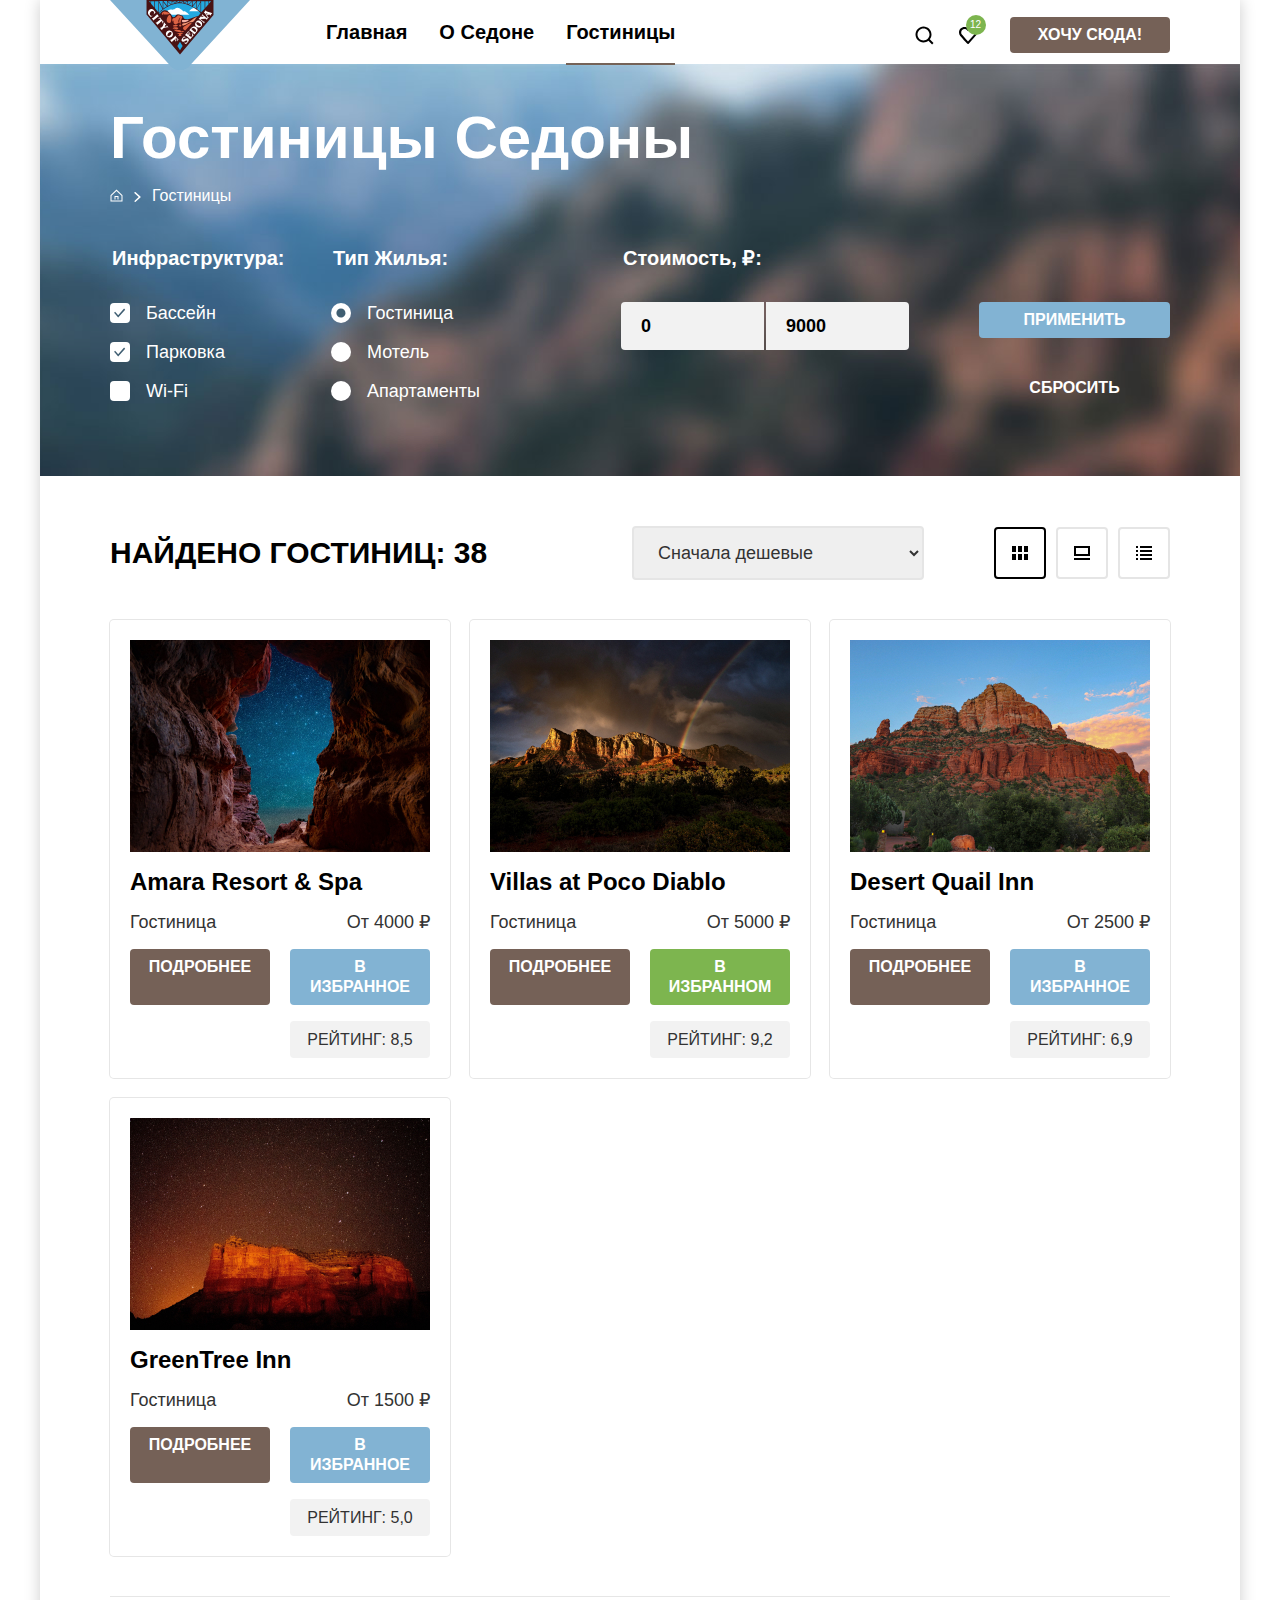
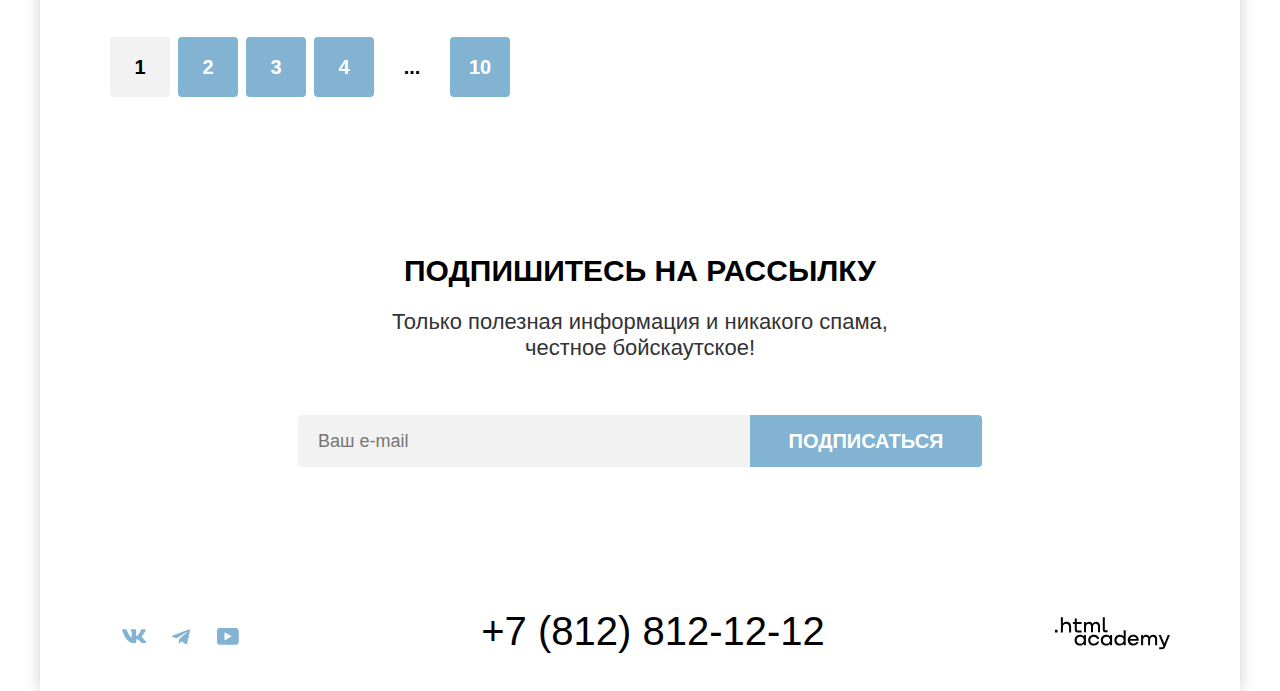
==== commit 50f5600d: "Корректирует декоративные элементы и состояния" ====
--- a/catalog.html
+++ b/catalog.html
@@ -32,12 +32,10 @@
               </a>
             </li>
             <li class="user-menu-item">
-              <div class="like-number">
                 <a class="favority-link" href="#">
                   <span class="visually-hidden">Гостиниц в изранном</span>
                   <span class="like-number-icon">12</span>
                 </a>
-              </div>
             </li>
             <li class="user-menu-item want-here-button">
               <a class="button want-here" href="#">Хочу сюда!</a>
@@ -48,14 +46,14 @@
       <main class="catalog-main">
         <div class="filter-wrapper">
           <h1 class="catalog-title">Гостиницы Седоны</h1>
-          <ul class="breadcrubs-list">
-            <li class="breadcrubs-item item-home">
-              <a class="page-home" href="index.html">
+          <ul class="breadcrumbs-list">
+            <li class="breadcrumbs-item item-home">
+              <a class="breadcrumbs-link page-home" href="index.html">
                 <span class="visually-hidden">Переход на главную страницу</span>
               </a>
             </li>
-            <li class="breadcrubs-item item-current">
-              <a class="current-page" href="catalog.html">Гостиницы</a>
+            <li class="breadcrumbs-item item-current">
+              <a class="breadcrumbs-link" href="catalog.html">Гостиницы</a>
             </li>
           </ul>
           <form class="hotel-filter-form" action="https://echo.htmlacademy.ru/" method="get">
@@ -63,30 +61,30 @@
               <fieldset class="infrastructure">
                 <legend class="infrastructure-title">Инфраструктура:</legend>
                 <label>
-                  <input type="checkbox" name="pool" checked>
+                  <input class="control-input" type="checkbox" name="pool" checked>
                   Бассейн
                 </label>
                 <label>
-                  <input type="checkbox" name="parking" checked>
+                  <input class="control-input" type="checkbox" name="parking" checked>
                   Парковка
                 </label>
                 <label>
-                  <input type="checkbox" name="wi-fi">
+                  <input class="control-input" type="checkbox" name="wi-fi">
                   Wi-Fi
                 </label>
               </fieldset>
               <fieldset class="living-type">
                 <legend class="living-type-title">Тип Жилья:</legend>
                 <label>
-                  <input type="radio" name="housing" value="Гостиница" checked>
+                  <input class="control-input-radio" type="radio" name="housing" value="Гостиница" checked>
                   Гостиница
                 </label>
                 <label>
-                  <input type="radio" name="housing" value="Мотель">
+                  <input class="control-input-radio" type="radio" name="housing" value="Мотель">
                   Мотель
                 </label>
                 <label>
-                  <input type="radio" name="housing" value="Апартаменты">
+                  <input class="control-input-radio" type="radio" name="housing" value="Апартаменты">
                   Апартаменты
                 </label>
               </fieldset>
@@ -238,31 +236,33 @@
         </section>
       </main>
       <footer class="page-footer">
-        <h2 class="visually-hidden">Мы в социальных сетях</h2>
-        <ul class="social-list">
-          <li class="social-item">
-            <a class="social-link vk" href="#">
-              <span class="visually-hidden">VKontakte</span>
-            </a>
-          </li>
-          <li class="social-item">
-            <a class="social-link twitter" href="#">
-              <span class="visually-hidden">Twitter</span>
-            </a>
-          </li>
-          <li class="social-item">
-            <a class="social-link youtube" href="#">
-              <span class="visually-hidden">Youtube</span>
-            </a>
-          </li>
-        </ul>
-        <div class="contacts">
-          <a class="phone-number" href="tel:+78128121212">+7 (812) 812-12-12</a>
+        <div class="footer-wrapper">
+          <h2 class="visually-hidden">Мы в социальных сетях</h2>
+          <ul class="social-list">
+            <li class="social-item">
+              <a class="social-link vk" href="#">
+                <span class="visually-hidden">VKontakte</span>
+              </a>
+            </li>
+            <li class="social-item">
+              <a class="social-link twitter" href="#">
+                <span class="visually-hidden">Twitter</span>
+              </a>
+            </li>
+            <li class="social-item">
+              <a class="social-link youtube" href="#">
+                <span class="visually-hidden">Youtube</span>
+              </a>
+            </li>
+          </ul>
+          <div class="contacts">
+            <a class="phone-number" href="tel:+78128121212">+7 (812) 812-12-12</a>
+          </div>
+          <a class="developer-link" href="https://htmlacademy.ru/intensive/htmlcss">
+            <img class="developer-image" src="images/logo_developer.svg" width="115" height="33"
+              alt="Логотип htmlacademy">
+          </a>
         </div>
-        <a class="developer-link" href="https://htmlacademy.ru/intensive/htmlcss">
-          <img class="developer-image" src="images/logo_developer.svg" width="115" height="33"
-            alt="Логотип htmlacademy">
-        </a>
       </footer>
     </div>
   </body>
--- a/styles/style.css
+++ b/styles/style.css
@@ -13,10 +13,6 @@
   font-style: normal;
   font-display: swap;
 }
-
-/* html {
-  height: 100%;
-} */
 
 body {
   min-height: 100%;
@@ -48,6 +44,17 @@
   position: relative;
 }
 
+.logo {
+  display: block;
+  width: 140px;
+  margin-right: 30px;
+}
+
+.logo img {
+  display: inline-block;
+  vertical-align: top;
+}
+
 .hero {
   width: 1200px;
   background-color: rgba(164, 203, 227, 1);
@@ -56,11 +63,12 @@
   background-position: 50% 100%, 50% 50%;
   background-size: contain, cover;
   margin: 0;
+  margin-top: -6px;
   padding: 51px 371px 82px 371px;
   box-sizing: border-box;
 }
 
-.subscribe {
+.subscribe, .subscribe-catalog, .filter-wrapper {
   color: rgba(255, 255, 255, 1);
   background-image: url(../images/background_subscribe.png);
   background-repeat: no-repeat;
@@ -97,13 +105,9 @@
 }
 
 .filter-wrapper {
-  color: rgba(255, 255, 255, 1);
   background-image: url(../images/background_filter.png);
-  background-repeat: no-repeat;
-  background-position: 50% 50%;
-  background-size: cover;
   background-color: rgba(113, 162, 191, 1);
-  margin: 0;
+  margin-top: -6px;
   margin-bottom: 50px;
   padding: 70px;
   padding-top: 35px;
@@ -114,16 +118,16 @@
   padding: 0;
 }
 
-.filter-wrapper .current-page {
+.breadcrumbs-link {
   color: rgba(255, 255, 255, 1);
   font-size: 16px;
   line-height: 21px;
-}
-
-.advantages-background {
+  text-decoration: none;
+}
+
+.advantages-background, .advantages-background-revers {
   background-color: rgba(130, 179, 211, 1);
   color: rgba(255, 255, 255, 1);
-  display: block;
   margin: 0;
 }
 
@@ -141,10 +145,10 @@
   padding: 12px 0 12px 20px;
 }
 
-.hotel-gallery-item .details, .favority-button {
-  width: 140px;
-  display: block;
-  padding: 8px 0;
+.details, .favority-button, .current-favority {
+  max-width: 140px;
+  display: block;
+  padding: 8px 12px;
   color: rgba(255, 255, 255, 1);
   border-radius: 4px;
   font-family: inherit;
@@ -155,10 +159,12 @@
   border: none;
   box-sizing: border-box;
   text-align: center;
-}
-
-.hotel-gallery-item .details{
+  overflow-wrap: break-word;
+}
+
+.details{
   background-color: rgba(117, 97, 87, 1);
+  text-decoration: none;
 }
 
 .favority-button {
@@ -166,54 +172,25 @@
 }
 
 .current-favority {
-  width: 140px;
-  padding: 8px 0;
-  color: rgba(255, 255, 255, 1);
   background-color: rgba(125, 181, 79, 1);
-  border-radius: 4px;
-  font-family: inherit;
-  font-weight: 700;
-  font-size: 16px;
-  line-height: 20px;
-  text-transform: uppercase;
-  border: none;
-  text-align: center;
-  box-sizing: border-box;
 }
 
 .nav-list a,
-.hotels a,
 .social-item a,
 .contacts a,
-.breadcrubs-item a,
 .hotel-view-item a,
-.hotel-gallery-item a,
-.pagination-link,
-.user-menu-item a {
+.hotel-link,
+.pagination-link {
   color: rgba(0, 0, 0, 1);
   text-decoration: none;
   padding: 0;
 }
 
 .nav-item {
+  position: relative;
   font-weight: 700;
   font-size: 20px;
   line-height: 24px;
-}
-
-.like-number-icon {
-  display: block;
-  width: 20px;
-  height: 20px;
-  font-size: 10px;
-  line-height: 10px;
-  background-color: rgba(125, 181, 79, 1);
-  color: rgba(255, 255, 255, 1);
-  border-radius: 50%;
-  text-align: center;
-  padding: 5px 5px 5px 4px;
-  text-decoration: none;
-  box-sizing: border-box;
 }
 
 .advantages h2,
@@ -269,7 +246,6 @@
 }
 
 .subscribe p,
-.advantages-background p,
 .filter-wrapper p,
 .filter-wrapper span {
   color: rgba(255, 255, 255, 1);
@@ -281,12 +257,26 @@
   min-height: 385px;
   background-color: rgba(131, 179, 211, 0.12);
   margin: 0;
+  box-sizing: border-box;
+  display: flex;
+  justify-content: center;
+  flex-direction: column;
+  align-items: center;
+}
+
+.opacity-12, .opacity-20 {
   padding: 80px 85px;
-  box-sizing: border-box;
-  display: flex;
-  flex-direction: column;
-  justify-content: center;
-  align-items: center;
+}
+
+.services-item {
+  padding: 183px 85px 80px;
+}
+.opacity-12, .opacity-20 {
+  gap: 30px;
+}
+
+.opacity-20 {
+  background-color: rgba(131, 179, 211, 0.2);
 }
 
 .food {
@@ -297,35 +287,49 @@
   justify-content: flex-end;
 }
 
-.hotels .search-hotel {
-  display: block;
-  margin: 0 auto;
-  width: 376px;
-  background-color: rgba(117, 97, 87, 1);
+.search-hotel, .subscribe-button {
+  display: block;
   color: rgba(255, 255, 255, 1);
   font-weight: 700;
   font-size: 20px;
   line-height: 36px;
   padding: 8px 0;
-  border-radius: 4px;
   text-transform: uppercase;
   text-align: center;
+  text-decoration: none;
+}
+
+.search-hotel {
+  margin: 0 auto;
+  width: 376px;
+  background-color: rgba(117, 97, 87, 1);
+  border-radius: 4px;
 }
 
 .subscribe-button {
-  display: block;
   width: 232px;
   background-color: rgba(130, 179, 211, 1);
-  color: rgba(255, 255, 255, 1);
   font-family: inherit;
-  font-weight: 700;
-  font-size: 20px;
-  line-height: 36px;
   border: none;
   border-radius: 0 4px 4px 0;
-  text-transform: uppercase;
-  padding: 8px 0;
-  text-align: center;
+}
+
+.subscribe-button:hover, .filter-form-apply:hover, .favority-button:hover, .pagination-link:hover,
+.subscribe-button:focus, .filter-form-apply:focus, .favority-button:focus, .pagination-link:focus {
+  background-color: rgba(104, 162, 202, 1);
+}
+
+.subscribe-button:active, .filter-form-apply:active, .favority-button:active, .pagination-link:active {
+  background-color: rgba(130, 179, 211, 1);
+  color: rgba(255, 255, 255, 0.3);
+}
+
+.pagination-link:hover {
+  border: 1px solid rgba(130, 179, 211, 1);
+}
+
+.pagination-link:focus-visible {
+  border: 1px solid rgba(130, 179, 211, 1);
 }
 
 .phone-number {
@@ -354,42 +358,45 @@
   text-transform: none;
 }
 
-.filter-form-apply {
+.filter-form-apply, .filter-form-reset {
   width: 191px;
   color: rgba(255, 255, 255, 1);
-  background-color: rgba(130, 179, 211, 1);
-  border: none;
-  border-radius: 4px;
-  padding: 0;
-  padding-top: 8px;
-  padding-bottom: 8px;
-  margin: 56px 0 32px 0;
+  border: transparent;
+  padding: 8px;
   font-family: inherit;
   font-weight: 700;
   font-size: 16px;
   line-height: 20px;
   text-transform: uppercase;
   text-align: center;
+  box-sizing: border-box;
+}
+
+.filter-form-apply {
+  background-color: rgba(130, 179, 211, 1);
+  border-radius: 4px;
+  margin: 56px 0 32px 0;
 }
 
 .filter-form-reset {
-  width: 191px;
-  color: rgba(255, 255, 255, 1);
   background-color: transparent;
-  border: none;
-  padding: 0;
-  padding-top: 8px;
-  padding-bottom: 8px;
-  margin: 0;
-  font-family: inherit;
-  font-weight: 700;
-  font-size: 16px;
-  line-height: 20px;
-  text-transform: uppercase;
-  text-align: center;
-}
-
-.hotel-sorting select {
+  margin: 0;
+}
+
+.filter-form-reset:hover {
+  opacity: 0.6;
+}
+
+.filter-form-reset:focus-visible {
+  border: 3px solid rgba(131, 179, 211, 1);
+  border-radius: 4px;
+}
+
+.filter-form-reset:active {
+  opacity: 0.3;
+}
+
+.cost-select-wrapper select {
   color: rgba(51, 51, 51, 1);
   font-family: inherit;
   font-weight: 400;
@@ -419,26 +426,14 @@
   padding: 0;
 }
 
-.pagination-list .pagination-item {
-  width: 60px;
-  height: 60px;
-  background-color: rgba(130, 179, 211, 1);
-  border-radius: 4px;
-  text-align: center;
-  padding: 12px 0 13px 0;
-  box-sizing: border-box;
-}
-
-.pagination-list .current-pagination {
+.current-pagination,
+.pagination-item .current-pagination-link {
   background-color: rgba(242, 242, 242, 1);
-}
-
-.pagination-item .current-pagination-link {
   color: rgba(0, 0, 0, 1);
-  background-color: rgba(242, 242, 242, 1);
-}
-
-.pagination-list .ellipsis {
+  border-radius: 4px;
+}
+
+.ellipsis {
   background-color: rgba(255, 255, 255, 1);
 }
 
@@ -448,12 +443,19 @@
 }
 
 .pagination-link {
-  color: rgba(255, 255, 255, 1);
   font-weight: 700;
   font-size: 20px;
   line-height: 36px;
-  text-align: center;
-  padding: 12px 0 13px 0;
+  display: flex;
+  justify-content: center;
+  align-items: center;
+  min-width: 60px;
+  height: 60px;
+  color: rgba(255, 255, 255, 1);
+  background-color: rgba(130, 179, 211, 1);
+  border-radius: 4px;
+  padding: 12px 10px;
+  box-sizing: border-box;
 }
 
 /* СЕТКИ */
@@ -463,7 +465,7 @@
 .advantages-list,
 .services-list,
 .social-list,
-.breadcrubs-list,
+.breadcrumbs-list,
 .hotel-view-list,
 .hotel-gallery-list,
 .pagination-list {
@@ -473,16 +475,10 @@
 }
 
 .main-nav {
-  max-height: 64px;
   margin: 0 70px 0 70px;
   display: flex;
   gap: 30px;
   padding: 0;
-}
-
-.logo {
-  width: 140px;
-  margin-right: 30px;
 }
 
 .nav-list {
@@ -509,24 +505,54 @@
   transform: scale(0);
 }
 
-.search-link {
+.search-link, .favority-link {
   height: 64px;
   display: block;
-  background-image: url(../images/icons/search_icon.svg);
   background-repeat: no-repeat;
   background-position: 50% 50%;
   padding: 22px 12px 22px 12px;
   box-sizing: border-box;
 }
 
+.search-link {
+  background-image: url(../images/icons/search_icon.svg);
+}
+
 .favority-link {
-  height: 64px;
-  display: block;
   background-image: url(../images/icons/heart_icon.svg);
-  background-repeat: no-repeat;
-  background-position: 50% 50%;
-  padding: 22px 12px 22px 12px;
-  box-sizing: border-box;
+  text-decoration: none;
+  position: relative;
+}
+
+.like-number-icon {
+  position: absolute;
+  top: 12px;
+  left: 20px;
+  display: block;
+  width: 20px;
+  height: 20px;
+  font-size: 10px;
+  line-height: 10px;
+  background-color: rgba(125, 181, 79, 1);
+  color: rgba(255, 255, 255, 1);
+  border-radius: 50%;
+  padding: 5px 5px 5px 4px;
+  /* margin: 0 4px 0 20px; */
+  text-decoration: none;
+  box-sizing: border-box;
+}
+
+.like-number-icon:hover, .current-favority:hover {
+  background-color: rgba(108, 158, 66, 1);
+}
+
+.like-number-icon:focus, .current-favority:focus {
+  background-color: rgba(108, 158, 66, 1);
+}
+
+.like-number-icon:active, .current-favority:active {
+  background-color: rgba(125, 181, 79, 1);
+  color: rgba(255, 255, 255, 0.3);
 }
 
 .user-menu-item {
@@ -534,7 +560,7 @@
   text-align: center;
 }
 
-.main-nav .want-here-button {
+.want-here-button {
   width: 160px;
   margin: 14px 0 14px 20px;
   background-color: rgba(117, 97, 87, 1);
@@ -545,14 +571,38 @@
   text-transform: uppercase;
   border: none;
   border-radius: 4px;
-}
-
-.main-nav .want-here {
-  display: block;
-  color: rgba(255, 255, 255, 1);
+  text-align: center;
+}
+
+.want-here-button:hover, .search-hotel:hover, .details:hover {
+  background-color: rgba(97, 80, 72, 1);
+}
+
+.want-here-button:focus, .search-hotel:focus, .details:focus {
+  background-color: rgba(97, 80, 72, 1);
+}
+
+.want-here-button:active, .search-hotel:active, .details:active {
+  background-color: rgba(117, 97, 87, 1);
+  color: rgba(255, 255, 255, 0.3);
+}
+
+.want-here:active {
+  color: rgba(255, 255, 255, 0.3);
+}
+
+.want-here-button:disabled, .search-hotel:disabled, .details:disabled,
+.subscribe-button:disabled, .filter-form-apply:disabled, .favority-button:disabled, .pagination-link:disabled,
+.like-number-icon:disabled, .current-favority:disabled,
+.filter-form-reset:disabled {
+  background-color: rgba(229, 229, 229, 1);
+}
+
+.want-here {
+  display: block;
   padding: 8px 0 8px 0;
   text-decoration: none;
-  text-align: center;
+  color: rgba(255, 255, 255, 1);
 }
 
 .advantages {
@@ -570,7 +620,7 @@
   margin-bottom: 25px;
 }
 
-.advantages .advantages-main-discription {
+.advantages-main-discription {
   color: rgba(51, 51, 51, 1);
   font-size: 22px;
   line-height: 26px;
@@ -582,7 +632,6 @@
 .advantages-list {
   display: flex;
   flex-wrap: wrap;
-
 }
 
 .advantages-background {
@@ -590,8 +639,17 @@
   grid-template-columns: 1fr 2fr;
 }
 
-.revers img {
+.advantages-background-revers {
+  display: grid;
+  grid-template-columns: 2fr 1fr;
+
+}
+.advantages-background-revers img {
   order: -1;
+}
+
+.advantages-background img {
+  min-width: 100%;
 }
 
 .background-title {
@@ -603,17 +661,32 @@
   flex-direction: column;
   align-items: center;
   justify-content: center;
+  gap: 30px;
 }
 
 .background-title h3, .opacity-12 h3, .opacity-20 h3 {
   margin: 0;
-  margin-bottom: 31px;
   padding: 0 27.5px 0 27.5px;
 }
 
+.background-title h3::after {
+  content: "";
+  width: 60px;
+  border-bottom: 2px solid rgba(255, 255, 255, 0.3);
+  display: block;
+  margin: 30px auto 0;
+}
+
+.opacity-12 h3::after, .opacity-20 h3::after {
+  content: "";
+  width: 60px;
+  border-bottom: 2px solid rgba(0, 0, 0, 0.3);
+  display: block;
+  margin: 30px auto 0;
+}
+
 .background-title p, .opacity-12 p, .opacity-20 p {
   margin: 0;
-  margin-top: 31px;
   padding: 0;
   text-align: center;
 }
@@ -637,26 +710,23 @@
 .services-list {
   display: flex;
   flex-wrap: wrap;
-  align-items: center;
-}
-
-
-.housing {
+}
+
+.housing, .food, .gifts {
+  background-repeat: no-repeat;
+  background-position: 50% 80px;
+}
+
+.housing{
   background-image: url(../images/icons/housing.svg);
-  background-repeat: no-repeat;
-  background-position: 50% 25%;
 }
 
 .food {
   background-image: url(../images/icons/food.svg);
-  background-repeat: no-repeat;
-  background-position: 50% 25%;
 }
 
 .gifts {
   background-image: url(../images/icons/gifts.svg);
-  background-repeat: no-repeat;
-  background-position: 50% 25%;
 }
 
 .hotels {
@@ -699,15 +769,16 @@
   box-sizing: border-box;
 }
 
-.breadcrubs-list {
+.breadcrumbs-list {
   display: flex;
   justify-content: flex-start;
   align-items: center;
+  gap: 11px;
   margin: 8px 0 40px 0;
   padding: 0;
 }
 
-.breadcrubs-list .page-home {
+.page-home {
   display: block;
   width: 13px;
   height: 15px;
@@ -719,12 +790,22 @@
   box-sizing: border-box;
 }
 
-.item-home {
-  width: 13px;
-  height: 21px;
-  min-width: 33px;
-  margin-right: 11px;
-  align-self: last baseline;
+.breadcrumbs-item {
+  display: flex;
+  align-items: center;
+  gap: 11px;
+}
+
+.breadcrumbs-item:not(:last-child)::after {
+  content: "";
+  display: block;
+  position: relative;
+  background-image: url(../images/icons/breadcrumbs.svg);
+  background-repeat: no-repeat;
+  background-position: 50% 50%;
+  width: 7px;
+  height: 10px;
+  top: 1px;
 }
 
 .hotel-filter-form fieldset {
@@ -738,22 +819,25 @@
   gap: 70px;
 }
 
-.hotel-filter-form-wrapper .infrastructure {
+.infrastructure {
   min-width: 150px;
   max-width: 185px;
   display: flex;
   flex-direction: column;
-  margin: 0;
-  box-sizing: border-box;
+  box-sizing: border-box;
+}
+
+.infrastructure label, .living-type label, .infrastructure-title, .living-type-title, .living-cost-title {
+  margin: 0;
 }
 
 .infrastructure label, .living-type label {
-  margin: 0;
   margin-bottom: 16px;
+  display: flex;
+  gap: 16px;
 }
 
 .infrastructure-title, .living-type-title, .living-cost-title {
-  margin: 0;
   margin-bottom: 32px;
 }
 
@@ -766,12 +850,11 @@
   max-width: 185px;
   display: flex;
   flex-direction: column;
-  margin: 0;
-  margin-right: auto;
-  box-sizing: border-box;
-}
-
-.hotel-filter-form-wrapper .living-cost {
+  margin-right: 70px;
+  box-sizing: border-box;
+}
+
+.living-cost {
   width: 288px;
   display: flex;
   flex-direction: column;
@@ -784,6 +867,7 @@
 }
 
 .cost-input-wrapper input {
+  position: relative;
   background-color: rgba(242, 242, 242, 1);
   width: 143px;
   border: none;
@@ -791,11 +875,20 @@
   box-sizing: border-box;
 }
 
-.input-cost-from {
+.cost-input-wrapper input:hover {
+  background-color: rgba(230, 230, 230, 1);
+}
+
+.cost-input-wrapper input:focus-visible {
+  background-color: rgba(230, 230, 230, 1);
+  border: 3px solid rgba(131, 179, 211, 1);
+}
+
+.input-cost-from, .input-cost-from:focus-visible {
   border-radius: 4px 0 0 4px;
 }
 
-.input-cost-to {
+.input-cost-to, .input-cost-to:focus-visible {
   border-radius: 0 4px 4px 0;
 }
 
@@ -828,89 +921,86 @@
 .cost-select-wrapper select {
   display: block;
   width: 292px;
-  padding: 14px 0 14px 20px;
+  padding: 14px 20px;
   border: 2px solid rgba(229, 229, 229, 1);
   border-radius: 4px;
 }
 
-.cost-select-wrapper option {
-  padding: 0;
-  margin: 0;
+.cost-select-wrapper select:hover {
+  border: 2px solid rgba(104, 162, 202, 1);
+  border-radius: 4px;
+}
+
+.cost-select-wrapper select:focus-visible {
+  border: 2px solid rgba(104, 162, 202, 1);
+  border-radius: 4px;
+}
+
+.cost-select-wrapper select:disabled {
+  border: 2px solid rgba(0, 0, 0, 0.3);
+  border-radius: 4px;
+  color: rgba(0, 0, 0, 0.3);
 }
 
 .hotel-view-list {
   display: flex;
-  flex-wrap: wrap;
   gap: 10px;
 }
 
-.hotel-view-item .tile {
+.tile, .card, .list {
   display: block;
   width: 48px;
   height: 48px;
-  border: 2px solid rgba(0, 0, 0, 1);
-  border-radius: 4px;
-  background-image: url(../images/icons/tile_icon.svg);
+  border-radius: 4px;
   background-repeat: no-repeat;
   background-position: 50% 50%;
   padding: 14px, 12px, 14px, 12px;
 }
 
-.hotel-view-item .card {
-  display: block;
-  width: 48px;
-  height: 48px;
+.tile{
+  border: 2px solid rgba(0, 0, 0, 1);
+  background-image: url(../images/icons/tile_icon.svg);
+}
+
+.card {
   border: 2px solid rgba(229, 229, 229, 1);
-  border-radius: 4px;
   background-image: url(../images/icons/cadr_icon.svg);
-  background-repeat: no-repeat;
-  background-position: 50% 50%;
-  padding: 14px, 12px, 14px, 12px;
-}
-
-.hotel-view-item .list {
-  display: block;
-  width: 48px;
-  height: 48px;
+}
+
+.list {
   border: 2px solid rgba(229, 229, 229, 1);
-  border-radius: 4px;
   background-image: url(../images/icons/list_icon.svg);
-  background-repeat: no-repeat;
-  background-position: 50% 50%;
-  padding: 14px, 12px, 14px, 12px;
 }
 
 .hotel-gallery-list {
   display: flex;
   flex-wrap: wrap;
   gap: 20px;
-  justify-content: flex-start;
   margin: 0 70px 40px 70px;
   padding-bottom: 40px;
   border-bottom: 1px solid rgba(230, 230, 230, 1);
 }
 
 .hotel-gallery-item {
-  width: 340px;
+  min-width: 340px;
   padding: 20px;
   box-sizing: border-box;
   display: grid;
   grid-template-columns: 1fr 1fr;
   grid-template-rows: auto 1fr;
   gap: 16px 20px;
+  border-radius: 4px;
+  box-shadow: 0 0 0 1px rgba(230, 230, 230, 1);
 }
 
 .image-link {
   display: block;
-  margin: 20px;
-  margin-bottom: 0;
+  margin: 0;
   grid-column: 1 / -1;
 }
 
 .image-link img {
   display: block;
-  padding: 0;
-  margin: 0;
   width: 100%;
   height: 100%;
   object-fit: scale-down;
@@ -926,34 +1016,6 @@
   text-align: right;
 }
 
-/* .hotel-type-wrapper {
-  display: flex;
-  justify-content: space-between;
-  margin: 0 20px 16px 20px;
-  box-sizing: border-box;
-} */
-
-/* .hotel-type-wrapper p {
-  margin: 0;
-  padding: 0;
-} */
-
-/* .hotel-gallery-buttons {
-  display: flex;
-  align-items: center;
-  gap: 20px;
-  margin: 0 20px 16px 20px;
-  box-sizing: border-box;
-} */
-
-/* .rating-wrapper {
-  display: flex;
-  align-items: center;
-  gap: 20px;
-  margin: 0 20px 20px 20px;
-} */
-
-
 .pagination-list {
   display: flex;
   gap: 8px;
@@ -962,24 +1024,49 @@
 }
 
 .social-link {
-  display: block;
+  display: flex;
+  justify-content: center;
+  align-items: center;
   min-width: 47px;
   min-height: 40px;
   box-sizing: border-box;
+}
+
+.social-link::before {
+  content: "";
+  display: block;
   background-repeat: no-repeat;
   background-position: 50% 50%;
-}
-
-.vk {
+  color: rgba(131, 179, 211, 1);
+}
+
+.vk::before {
+  width: 24px;
+  height: 14px;
   background-image: url(../images/icons/vk_icon.svg);
-}
-
-.twitter {
+  z-index: -1;
+}
+
+.twitter::before {
+  width: 18px;
+  height: 15px;
   background-image: url(../images/icons/twitter_icon.svg);
-}
-
-.youtube {
+
+}
+
+.youtube::before {
+  width: 22px;
+  height: 17px;
   background-image: url(../images/icons/youtube_icon.svg);
+}
+
+.vk:hover {
+  width: 24px;
+  height: 14px;
+  background-image: url(../images/icons/vk_icon_hover.svg);
+  background-repeat: no-repeat;
+  background-position: 50% 50%;
+  color: red;
 }
 
 .footer-wrapper {
@@ -1005,10 +1092,82 @@
   margin: 40px 70px 30px auto;
 }
 
-.nav-item .current {
-  text-decoration: underline;
-  text-decoration-color: rgba(117, 98, 87, 1);
-  text-decoration-thickness: 2px;
-  text-underline-offset: 19px;
-  text-underline-position: under;
-}
+.current::before {
+  content: "";
+  position: absolute;
+  width: calc(100% - 32px);
+  border-bottom: 2px solid rgba(117, 98, 87, 1);
+  bottom: -1px;
+}
+
+.control-input, .control-input-radio {
+  appearance: none;
+  margin: 0;
+  width: 20px;
+  height: 20px;
+  background-color: rgba(255, 255, 255, 1);
+  background-repeat: no-repeat;
+  background-position: 50% 50%;
+  position: relative;
+  top: 1px;
+}
+
+.control-input {
+  border-radius: 4px;
+}
+
+.control-input-radio {
+  border-radius: 50%;
+}
+
+.control-input:checked {
+  background-image: url(../images/icons/input.svg);
+  background-size: 12px 10px;
+}
+
+.control-input-radio:checked {
+  background-image: url(../images/icons/tick.svg);
+  background-size: 10px 10px;
+}
+
+.control-input:hover, .control-input-radio:hover,
+.control-input:checked:hover, .control-input-radio:checked:hover {
+  opacity: 0.6;
+}
+
+.control-input:focus, .control-input-radio:focus,
+.control-input:checked:focus, .control-input-radio:checked:focus {
+  border: 3px solid rgba(131, 179, 211, 1);
+}
+.control-input:active, .control-input-radio:active,
+.control-input:checked:active, .control-input-radio:checked:active {
+  opacity: 0.3;
+}
+
+.infrastructure label:hover, .living-type label:hover {
+  opacity: 0.6;
+}
+
+.infrastructure label:active, .living-type label:active {
+  opacity: 0.3;
+}
+
+.phone-number:hover, .developer-link img:hover {
+  color: rgba(117, 97, 87, 1);
+}
+
+.phone-number:focus {
+  color: rgba(117, 97, 87, 1);
+}
+
+.phone-number:active {
+  color: rgba(117, 97, 87, 0.3);
+}
+
+.view:hover, .view:active {
+  border: 2px solid rgba(0, 0, 0, 1);
+}
+
+.view:focus {
+  border: 2px solid rgba(104, 162, 202, 1);
+}
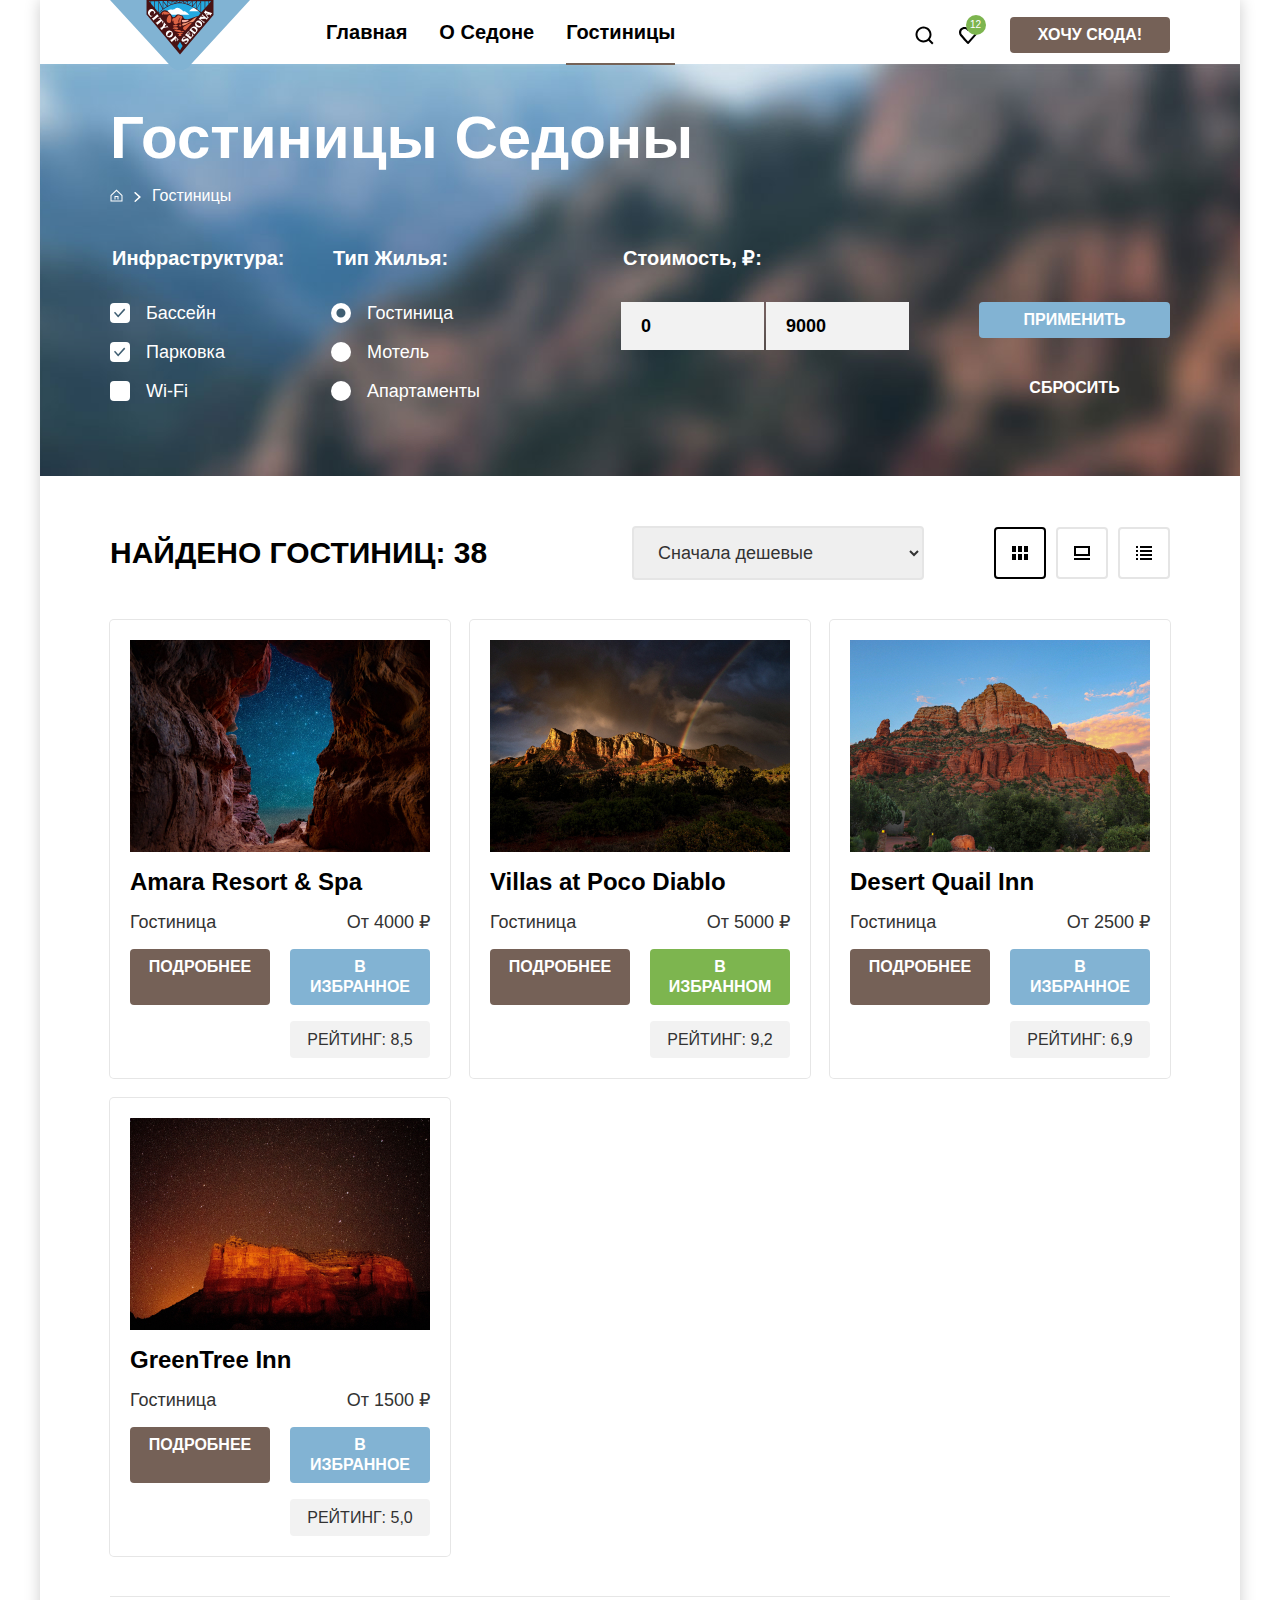
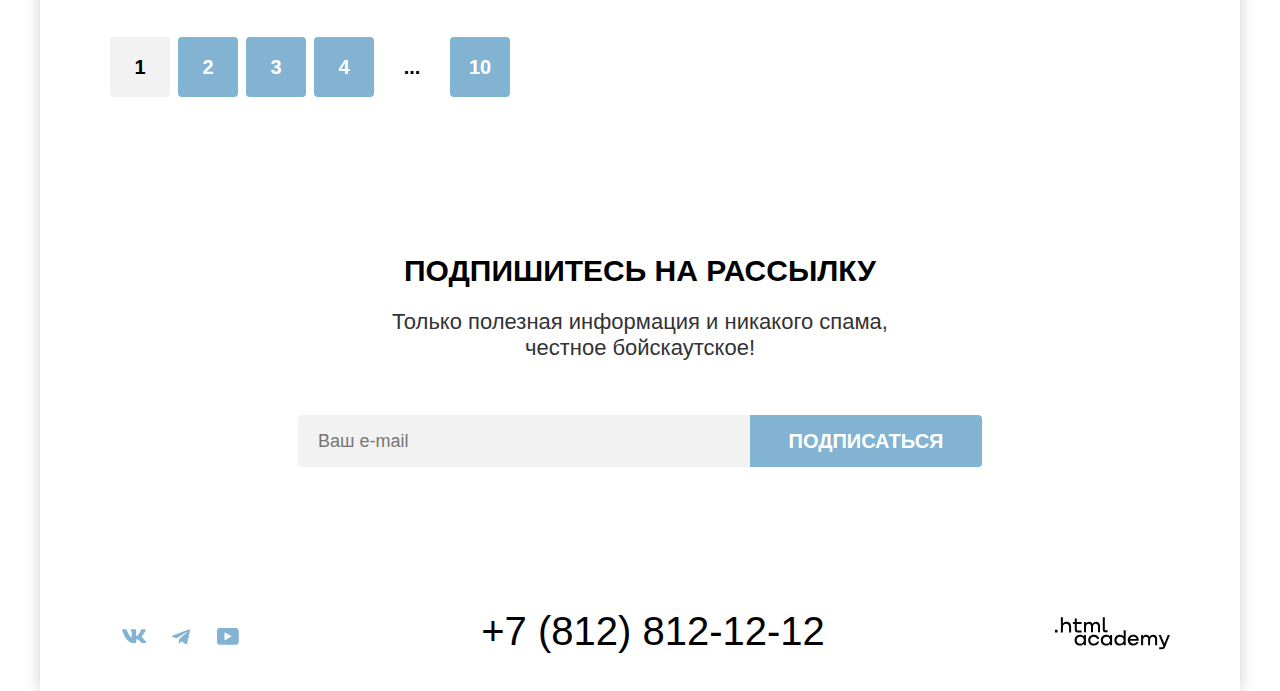
==== commit 796d8c20: "Добавляет коррективы в декор, добавляет фавиконку" ====
--- a/catalog.html
+++ b/catalog.html
@@ -5,6 +5,7 @@
     <meta charset="utf-8">
     <title>HTML Academy: Седона</title>
     <link href="styles/style.css" rel="stylesheet">
+    <link rel="icon" href="favicon.ico" sizes="32x32">
   </head>
 
   <body class="page-catalog">
--- a/styles/style.css
+++ b/styles/style.css
@@ -328,10 +328,6 @@
   border: 1px solid rgba(130, 179, 211, 1);
 }
 
-.pagination-link:focus-visible {
-  border: 1px solid rgba(130, 179, 211, 1);
-}
-
 .phone-number {
   font-size: 40px;
   line-height: 40px;
@@ -360,6 +356,7 @@
 
 .filter-form-apply, .filter-form-reset {
   width: 191px;
+  max-height: 36px;
   color: rgba(255, 255, 255, 1);
   border: transparent;
   padding: 8px;
@@ -385,11 +382,6 @@
 
 .filter-form-reset:hover {
   opacity: 0.6;
-}
-
-.filter-form-reset:focus-visible {
-  border: 3px solid rgba(131, 179, 211, 1);
-  border-radius: 4px;
 }
 
 .filter-form-reset:active {
@@ -769,6 +761,14 @@
   box-sizing: border-box;
 }
 
+.subscribe-form input:hover {
+  background-color: rgba(230, 230, 230, 1);
+}
+
+.subscribe-form input:focus-visible {
+  background-color: rgba(230, 230, 230, 1);
+}
+
 .breadcrumbs-list {
   display: flex;
   justify-content: flex-start;
@@ -808,6 +808,14 @@
   top: 1px;
 }
 
+.breadcrumbs-link:hover {
+  color: rgba(255, 255, 255, 0.6);
+}
+
+.breadcrumbs-link:active {
+  color: rgba(255, 255, 255, 0.3);
+}
+
 .hotel-filter-form fieldset {
   border: none;
   margin: 0;
@@ -870,6 +878,7 @@
   position: relative;
   background-color: rgba(242, 242, 242, 1);
   width: 143px;
+  max-height: 48px;
   border: none;
   margin: 0;
   box-sizing: border-box;
@@ -881,15 +890,6 @@
 
 .cost-input-wrapper input:focus-visible {
   background-color: rgba(230, 230, 230, 1);
-  border: 3px solid rgba(131, 179, 211, 1);
-}
-
-.input-cost-from, .input-cost-from:focus-visible {
-  border-radius: 4px 0 0 4px;
-}
-
-.input-cost-to, .input-cost-to:focus-visible {
-  border-radius: 0 4px 4px 0;
 }
 
 .cost {
@@ -927,11 +927,6 @@
 }
 
 .cost-select-wrapper select:hover {
-  border: 2px solid rgba(104, 162, 202, 1);
-  border-radius: 4px;
-}
-
-.cost-select-wrapper select:focus-visible {
   border: 2px solid rgba(104, 162, 202, 1);
   border-radius: 4px;
 }
@@ -1152,15 +1147,15 @@
   opacity: 0.3;
 }
 
-.phone-number:hover, .developer-link img:hover {
+.phone-number:hover, .nav-link:hover, .developer-link img:hover {
   color: rgba(117, 97, 87, 1);
 }
 
-.phone-number:focus {
+.phone-number:focus, .nav-link:focus {
   color: rgba(117, 97, 87, 1);
 }
 
-.phone-number:active {
+.phone-number:active, .nav-link:active {
   color: rgba(117, 97, 87, 0.3);
 }
 
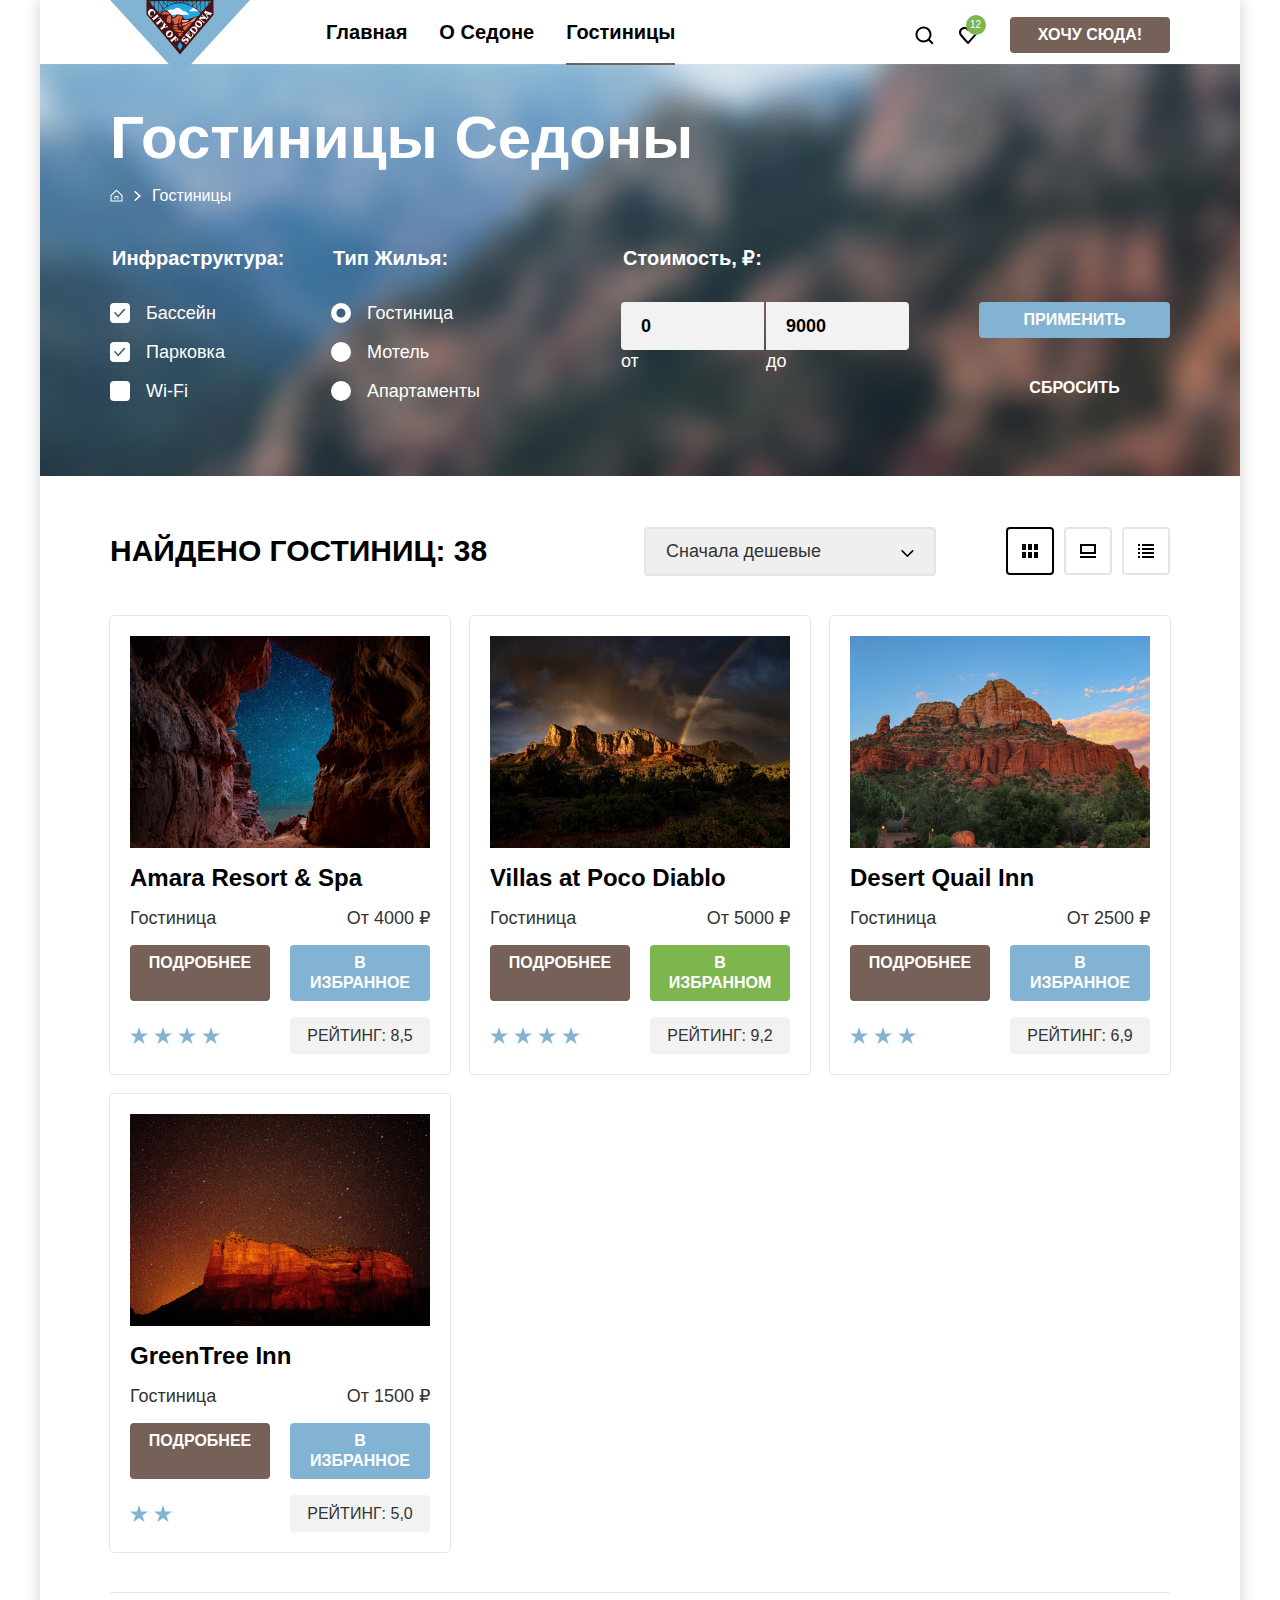
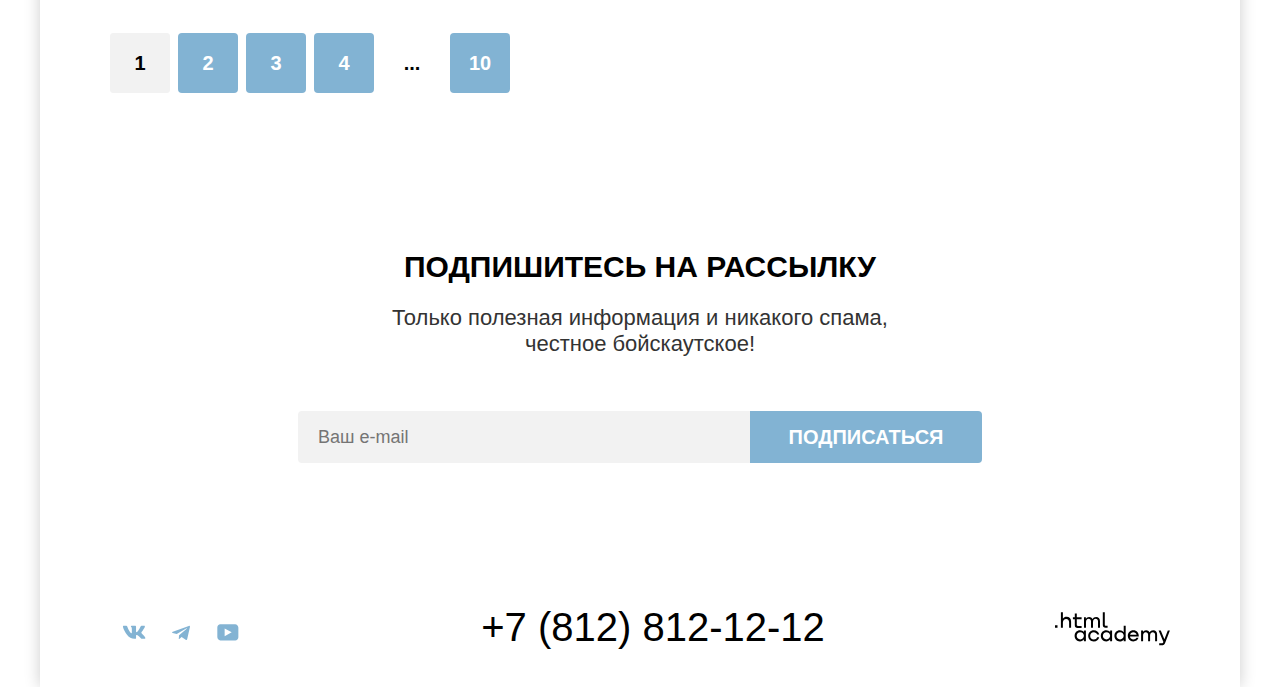
==== commit c0a51a48: "Обновляет декоры" ====
--- a/catalog.html
+++ b/catalog.html
@@ -3,7 +3,7 @@
 
   <head>
     <meta charset="utf-8">
-    <title>HTML Academy: Седона</title>
+    <title>Добро пожаловать в Седону</title>
     <link href="styles/style.css" rel="stylesheet">
     <link rel="icon" href="favicon.ico" sizes="32x32">
   </head>
@@ -33,10 +33,10 @@
               </a>
             </li>
             <li class="user-menu-item">
-                <a class="favority-link" href="#">
-                  <span class="visually-hidden">Гостиниц в изранном</span>
-                  <span class="like-number-icon">12</span>
-                </a>
+              <a class="favority-link" href="#">
+                <span class="visually-hidden">Гостиниц в изранном</span>
+                <span class="like-number-icon">12</span>
+              </a>
             </li>
             <li class="user-menu-item want-here-button">
               <a class="button want-here" href="#">Хочу сюда!</a>
@@ -54,7 +54,7 @@
               </a>
             </li>
             <li class="breadcrumbs-item item-current">
-              <a class="breadcrumbs-link" href="catalog.html">Гостиницы</a>
+              <a class="breadcrumbs-link">Гостиницы</a>
             </li>
           </ul>
           <form class="hotel-filter-form" action="https://echo.htmlacademy.ru/" method="get">
@@ -91,15 +91,17 @@
               </fieldset>
               <fieldset class="living-cost">
                 <legend class="living-cost-title">Стоимость, ₽:</legend>
-                <div class="cost-input-wrapper">
-                  <label class="cost" for="cost-from">
-                    <input class="input-cost-from" type="text" name="from" id="cost-from" placeholder="0" value="0">
-                  </label>
-                  <label class="cost" for="cost-to">
-                    <input class="input-cost-to" type="text" name="to" id="cost-to" placeholder="9000" value="9000">
-                  </label>
+                  <div class="cost-input-wrapper">
+                    <label class="cost" for="cost-from">
+                      <input class="input-cost-from" type="text" name="from" id="cost-from" placeholder="0" value="0">
+                      <span>от</span>
+                    </label>
+                    <label class="cost" for="cost-to">
+                      <input class="input-cost-to" type="text" name="to" id="cost-to" placeholder="9000" value="9000">
+                      <span>до</span>
+                    </label>
                 </div>
-                  <p class="visually-hidden">Слайдер прокрутки выбора стоимости</p>
+                <p class="visually-hidden">Слайдер прокрутки выбора стоимости</p>
               </fieldset>
               <div class="form-buttons">
                 <button class="button filter-form-apply" type="submit">Применить</button>
@@ -142,14 +144,14 @@
               <h3>
                 <a class="hotel-link" href="#" tabindex="-1">Amara Resort & Spa</a>
               </h3>
-                <p>Гостиница</p>
-                <p class="hotel-cost">От 4000 ₽</p>
-                <a class="button details" href="#">Подробнее</a>
-                <button class="button favority-button" type="button">В избранное</button>
-                <p class="stars stars-4">
-                  <span class="visually-hidden">Комфортность четыре звезды</span>
-                </p>
-                <p class="rating">Рейтинг: 8,5</p>
+              <p>Гостиница</p>
+              <p class="hotel-cost">От 4000 ₽</p>
+              <a class="button details" href="#">Подробнее</a>
+              <button class="button favority-button" type="button">В избранное</button>
+              <p class="stars stars-4">
+                <span class="visually-hidden">Комфортность четыре звезды</span>
+              </p>
+              <p class="rating">Рейтинг: 8,5</p>
             </li>
             <li class="hotel-gallery-item">
               <a class="image-link" href="#" tabindex="-1">
@@ -158,14 +160,14 @@
               <h3>
                 <a class="hotel-link" href="#" tabindex="-1">Villas at Poco Diablo</a>
               </h3>
-                <p>Гостиница</p>
-                <p class="hotel-cost">От 5000 ₽</p>
-                <a class="button details" href="#">Подробнее</a>
-                <button class="button current-favority" type="button">В избранном</button>
-                <p class="stars stars-4">
-                  <span class="visually-hidden">Комфортность четыре звезды</span>
-                </p>
-                <p class="rating">Рейтинг: 9,2</p>
+              <p>Гостиница</p>
+              <p class="hotel-cost">От 5000 ₽</p>
+              <a class="button details" href="#">Подробнее</a>
+              <button class="button current-favority" type="button">В избранном</button>
+              <p class="stars stars-4">
+                <span class="visually-hidden">Комфортность четыре звезды</span>
+              </p>
+              <p class="rating">Рейтинг: 9,2</p>
             </li>
             <li class="hotel-gallery-item">
               <a class="image-link" href="#" tabindex="-1">
@@ -174,14 +176,14 @@
               <h3>
                 <a class="hotel-link" href="#" tabindex="-1">Desert Quail Inn</a>
               </h3>
-                <p>Гостиница</p>
-                <p class="hotel-cost">От 2500 ₽</p>
-                <a class="button details" href="#">Подробнее</a>
-                <button class="button favority-button" type="button">В избранное</button>
-                <p class="stars stars-3">
-                  <span class="visually-hidden">Комфортность три звезды</span>
-                </p>
-                <p class="rating">Рейтинг: 6,9</p>
+              <p>Гостиница</p>
+              <p class="hotel-cost">От 2500 ₽</p>
+              <a class="button details" href="#">Подробнее</a>
+              <button class="button favority-button" type="button">В избранное</button>
+              <p class="stars stars-3">
+                <span class="visually-hidden">Комфортность три звезды</span>
+              </p>
+              <p class="rating">Рейтинг: 6,9</p>
             </li>
             <li class="hotel-gallery-item">
               <a class="image-link" href="#" tabindex="-1">
@@ -190,14 +192,14 @@
               <h3>
                 <a class="hotel-link" href="#" tabindex="-1">GreenTree Inn</a>
               </h3>
-                <p>Гостиница</p>
-                <p class="hotel-cost">От 1500 ₽</p>
-                <a class="button details" href="#">Подробнее</a>
-                <button class="button favority-button" type="button">В избранное</button>
-                <p class="stars stars-2">
-                  <span class="visually-hidden">Комфортность две звезды</span>
-                </p>
-                <p class="rating">Рейтинг: 5,0</p>
+              <p>Гостиница</p>
+              <p class="hotel-cost">От 1500 ₽</p>
+              <a class="button details" href="#">Подробнее</a>
+              <button class="button favority-button" type="button">В избранное</button>
+              <p class="stars stars-2">
+                <span class="visually-hidden">Комфортность две звезды</span>
+              </p>
+              <p class="rating">Рейтинг: 5,0</p>
             </li>
           </ul>
         </section>
@@ -226,7 +228,8 @@
         </section>
         <section class="subscribe subscribe-catalog">
           <h2>Подпишитесь на рассылку</h2>
-          <p class="subscribe-catalog-description">Только полезная информация и никакого спама, честное&nbsp;бойскаутское!</p>
+          <p class="subscribe-catalog-description">Только полезная информация и никакого спама,
+            честное&nbsp;бойскаутское!</p>
           <form class="subscribe-form" action="https://echo.htmlacademy.ru/" method="post">
             <label for="email">
               <span class="visually-hidden">Ваш e-mail</span>
@@ -260,8 +263,7 @@
             <a class="phone-number" href="tel:+78128121212">+7 (812) 812-12-12</a>
           </div>
           <a class="developer-link" href="https://htmlacademy.ru/intensive/htmlcss">
-            <img class="developer-image" src="images/logo_developer.svg" width="115" height="33"
-              alt="Логотип htmlacademy">
+            <svg class="developer-image" xmlns="http://www.w3.org/2000/svg" width="115" height="34" fill="none"><path d="M0 13.256v2.6h2.5v-2.6H0ZM11.6 4.856c-1.6 0-2.8.7-3.6 1.7h-.1v-6.2h-2v15.5h2v-5.3c0-2.1 1.3-3.6 3.3-3.6 1.8 0 2.9 1.4 2.9 3.2v5.7h2v-6.1c.1-3-1.8-4.9-4.5-4.9ZM26.6 5.156h-4.8v-3.7h-2v3.8h-1.9v2h1.9v6c0 1.7 1 2.7 2.7 2.7h4.1v-2h-3.7c-.7 0-1.1-.4-1.1-1.1v-5.7h4.8v-2ZM41.1 4.956c-1.6 0-2.9.8-3.5 2.1h-.1c-.6-1.2-1.8-2.1-3.4-2.1-1.4 0-2.5.8-3.1 1.8h-.1v-1.6H29v10.6h2v-5.4c0-2 1-3.5 2.6-3.5 1.5 0 2.4 1 2.4 2.6v6.3h2v-5.6c0-2.4 1.4-3.3 2.6-3.3 1.5 0 2.4 1 2.4 2.6v6.3h2v-6.5c.1-2.5-1.4-4.3-3.9-4.3ZM47.8 13.056c0 1.7 1 2.7 2.8 2.7h2v-2h-1.7c-.7 0-1.1-.4-1.1-1.1V.356h-2v12.7ZM28.9 20.056c-.9-1.1-2.2-1.8-3.9-1.8-3.1 0-5.4 2.3-5.4 5.6s2.3 5.6 5.4 5.6c1.8 0 3-.8 3.8-1.9h.1v1.6h2v-10.6h-2v1.5Zm-3.6 7.4c-2.2 0-3.6-1.6-3.6-3.6s1.4-3.6 3.6-3.6 3.6 1.6 3.6 3.6c0 1.9-1.4 3.6-3.6 3.6ZM44.2 22.356c-.5-2.4-2.6-4.1-5.4-4.1-3.4 0-5.6 2.5-5.6 5.6 0 3.1 2.2 5.6 5.6 5.6 2.8 0 4.9-1.8 5.4-4.2h-2.1c-.4 1.3-1.7 2.3-3.3 2.3-2.2 0-3.6-1.6-3.6-3.6s1.4-3.6 3.6-3.6c1.6 0 2.8 1 3.3 2.2h2.1v-.2ZM55.1 20.056c-.9-1.1-2.2-1.8-3.9-1.8-3.1 0-5.4 2.3-5.4 5.6s2.3 5.6 5.4 5.6c1.8 0 3-.8 3.8-1.9h.1v1.6h2v-10.6h-2v1.5Zm-3.6 7.4c-2.2 0-3.6-1.6-3.6-3.6s1.4-3.6 3.6-3.6 3.6 1.6 3.6 3.6c0 1.9-1.5 3.6-3.6 3.6ZM68.7 20.156c-.9-1.1-2.2-1.9-3.9-1.9-3.1 0-5.4 2.3-5.4 5.6s2.2 5.6 5.4 5.6c1.7 0 3-.8 3.8-1.8h.1v1.5h2v-15.4h-2v6.4Zm-3.6 7.3c-2.2 0-3.6-1.6-3.6-3.6s1.4-3.6 3.6-3.6 3.6 1.6 3.6 3.6c-.1 2-1.5 3.6-3.6 3.6ZM78.3 18.256c-3.3 0-5.5 2.5-5.5 5.6 0 3 2.1 5.6 5.5 5.6 2.5 0 4.5-1.3 5.2-3.6h-2.1c-.5 1-1.6 1.6-3 1.6-1.9 0-3.3-1.3-3.4-2.9h8.8c.2-3.6-2-6.3-5.5-6.3Zm0 1.9c1.7 0 3 1 3.3 2.6h-6.5c.3-1.5 1.5-2.6 3.2-2.6ZM98.2 18.256c-1.6 0-2.9.8-3.6 2h-.1c-.6-1.2-1.8-2-3.4-2-1.4 0-2.5.7-3.1 1.8v-1.5h-1.9v10.6h2v-5.4c0-2 1-3.4 2.6-3.5 1.5 0 2.4 1 2.4 2.6v6.3h2v-5.6c0-2.4 1.4-3.3 2.6-3.3 1.5 0 2.4 1 2.4 2.6v6.3h2v-6.5c.1-2.6-1.4-4.4-3.9-4.4ZM109.4 27.356l-3.6-8.9h-2.2l4.8 11.6c-.3.9-.7 1.2-1.7 1.2h-2.5v2h2.5c1.8 0 2.8-.8 3.5-2.6l4.7-12.2h-2.1l-3.4 8.9Z"/></svg>
           </a>
         </div>
       </footer>
--- a/styles/style.css
+++ b/styles/style.css
@@ -77,6 +77,7 @@
   background-color: rgba(164, 203, 227, 1);
   margin: 0;
   padding: 96px 258px 104px 258px;
+
 }
 
 .subscribe form {
@@ -142,7 +143,7 @@
 .cost input {
   color: rgba(0, 0, 0, 1);
   font-weight: 700;
-  padding: 12px 0 12px 20px;
+  padding: 12px 20px;
 }
 
 .details, .favority-button, .current-favority {
@@ -314,17 +315,20 @@
   border-radius: 0 4px 4px 0;
 }
 
-.subscribe-button:hover, .filter-form-apply:hover, .favority-button:hover, .pagination-link:hover,
-.subscribe-button:focus, .filter-form-apply:focus, .favority-button:focus, .pagination-link:focus {
+.subscribe-button:hover, .filter-form-apply:hover, .favority-button:hover,
+.pagination-link:not(.current-pagination-link):not(.ellipsis-link):hover, .subscribe-button:focus-visible,
+.filter-form-apply:focus-visible, .favority-button:focus-visible,
+.pagination-link:not(.current-pagination-link):focus-visible {
   background-color: rgba(104, 162, 202, 1);
 }
 
-.subscribe-button:active, .filter-form-apply:active, .favority-button:active, .pagination-link:active {
+.subscribe-button:active, .filter-form-apply:active, .favority-button:active,
+.pagination-link:not(.current-pagination-link):not(.ellipsis-link):active {
   background-color: rgba(130, 179, 211, 1);
   color: rgba(255, 255, 255, 0.3);
 }
 
-.pagination-link:hover {
+.pagination-link:not(.current-pagination-link):hover {
   border: 1px solid rgba(130, 179, 211, 1);
 }
 
@@ -356,7 +360,6 @@
 
 .filter-form-apply, .filter-form-reset {
   width: 191px;
-  max-height: 36px;
   color: rgba(255, 255, 255, 1);
   border: transparent;
   padding: 8px;
@@ -521,13 +524,13 @@
   top: 12px;
   left: 20px;
   display: block;
-  width: 20px;
+  min-width: 20px;
   height: 20px;
   font-size: 10px;
   line-height: 10px;
   background-color: rgba(125, 181, 79, 1);
   color: rgba(255, 255, 255, 1);
-  border-radius: 50%;
+  border-radius: 100vh;
   padding: 5px 5px 5px 4px;
   /* margin: 0 4px 0 20px; */
   text-decoration: none;
@@ -640,7 +643,7 @@
   order: -1;
 }
 
-.advantages-background img {
+.advantages-background img, .advantages-background-revers img {
   min-width: 100%;
 }
 
@@ -658,7 +661,7 @@
 
 .background-title h3, .opacity-12 h3, .opacity-20 h3 {
   margin: 0;
-  padding: 0 27.5px 0 27.5px;
+  padding: 0 27px 0 27px;
 }
 
 .background-title h3::after {
@@ -799,13 +802,12 @@
 .breadcrumbs-item:not(:last-child)::after {
   content: "";
   display: block;
-  position: relative;
   background-image: url(../images/icons/breadcrumbs.svg);
   background-repeat: no-repeat;
   background-position: 50% 50%;
   width: 7px;
   height: 10px;
-  top: 1px;
+  margin-top: 1px;
 }
 
 .breadcrumbs-link:hover {
@@ -884,6 +886,16 @@
   box-sizing: border-box;
 }
 
+.input-cost-from {
+  width: 143px;
+  border-radius: 4px 0 0 4px;
+}
+
+.input-cost-to {
+  width: 143px;
+  border-radius: 0 4px 4px 0;
+}
+
 .cost-input-wrapper input:hover {
   background-color: rgba(230, 230, 230, 1);
 }
@@ -909,6 +921,7 @@
   align-items: center;
   margin: 0 70px 40px 70px;
   gap: 70px;
+  box-sizing: border-box;
 }
 
 .cost-select-wrapper h2 {
@@ -920,10 +933,14 @@
 
 .cost-select-wrapper select {
   display: block;
-  width: 292px;
-  padding: 14px 20px;
+  min-width: 292px;
+  padding: 12px 60px 12px 20px;
   border: 2px solid rgba(229, 229, 229, 1);
   border-radius: 4px;
+  background-image: url(../images/icons/select_icon.svg);
+  background-repeat: no-repeat;
+  background-position: right 20px top 21px;
+  appearance: none;
 }
 
 .cost-select-wrapper select:hover {
@@ -949,10 +966,10 @@
   border-radius: 4px;
   background-repeat: no-repeat;
   background-position: 50% 50%;
-  padding: 14px, 12px, 14px, 12px;
-}
-
-.tile{
+  box-sizing: border-box;
+}
+
+.tile {
   border: 2px solid rgba(0, 0, 0, 1);
   background-image: url(../images/icons/tile_icon.svg);
 }
@@ -1030,38 +1047,38 @@
 .social-link::before {
   content: "";
   display: block;
-  background-repeat: no-repeat;
-  background-position: 50% 50%;
-  color: rgba(131, 179, 211, 1);
+  background-color: rgba(131, 179, 211, 1);
+  mask-repeat: no-repeat;
+  mask-position: 50% 50%;
 }
 
 .vk::before {
   width: 24px;
   height: 14px;
-  background-image: url(../images/icons/vk_icon.svg);
-  z-index: -1;
+  mask-size: 24px 14px;
+  mask-image: url(../images/icons/vk_icon.svg);
 }
 
 .twitter::before {
   width: 18px;
   height: 15px;
-  background-image: url(../images/icons/twitter_icon.svg);
-
+  mask-size: 18px 15px;
+  mask-image: url(../images/icons/twitter_icon.svg);
 }
 
 .youtube::before {
   width: 22px;
   height: 17px;
-  background-image: url(../images/icons/youtube_icon.svg);
-}
-
-.vk:hover {
-  width: 24px;
-  height: 14px;
-  background-image: url(../images/icons/vk_icon_hover.svg);
-  background-repeat: no-repeat;
-  background-position: 50% 50%;
-  color: red;
+  mask-size: 22px 17px;
+  mask-image: url(../images/icons/youtube_icon.svg);
+}
+
+.vk:hover::before, .twitter:hover::before, .youtube:hover::before {
+  background-color: rgba(104, 162, 202, 1);
+}
+
+.vk:active::before, .twitter:active::before, .youtube:active::before {
+  background-color: rgba(104, 162, 202, 0.3);
 }
 
 .footer-wrapper {
@@ -1085,6 +1102,22 @@
 .developer-link {
   display: block;
   margin: 40px 70px 30px auto;
+}
+
+.developer-image {
+  fill: rgba(0, 0, 0, 1);
+}
+
+.developer-image:hover {
+  fill: rgba(117, 97, 87, 1);
+}
+
+.developer-image:focus-visible {
+  fill: rgba(117, 97, 87, 1);
+}
+
+.developer-image:active {
+  fill: rgba(117, 97, 87, 0.3);
 }
 
 .current::before {
@@ -1151,7 +1184,7 @@
   color: rgba(117, 97, 87, 1);
 }
 
-.phone-number:focus, .nav-link:focus {
+.phone-number:focus-visible, .nav-link:focus-visible {
   color: rgba(117, 97, 87, 1);
 }
 
@@ -1163,6 +1196,41 @@
   border: 2px solid rgba(0, 0, 0, 1);
 }
 
-.view:focus {
-  border: 2px solid rgba(104, 162, 202, 1);
-}
+.stars {
+  background-repeat: no-repeat;
+  background-position: 0 50%, 24px 50%, 48px 50%, 72px 50%, 96px 50%;
+}
+
+.stars-1 {
+  background-image: url(../images/star.svg);
+}
+
+.stars-2 {
+  background-image:
+  url(../images/star.svg),
+  url(../images/star.svg);
+}
+
+.stars-3 {
+  background-image:
+  url(../images/star.svg),
+  url(../images/star.svg),
+  url(../images/star.svg);
+}
+
+.stars-4 {
+  background-image:
+  url(../images/star.svg),
+  url(../images/star.svg),
+  url(../images/star.svg),
+  url(../images/star.svg);
+}
+
+.stars-5 {
+  background-image:
+  url(../images/star.svg),
+  url(../images/star.svg),
+  url(../images/star.svg),
+  url(../images/star.svg),
+  url(../images/star.svg);
+}
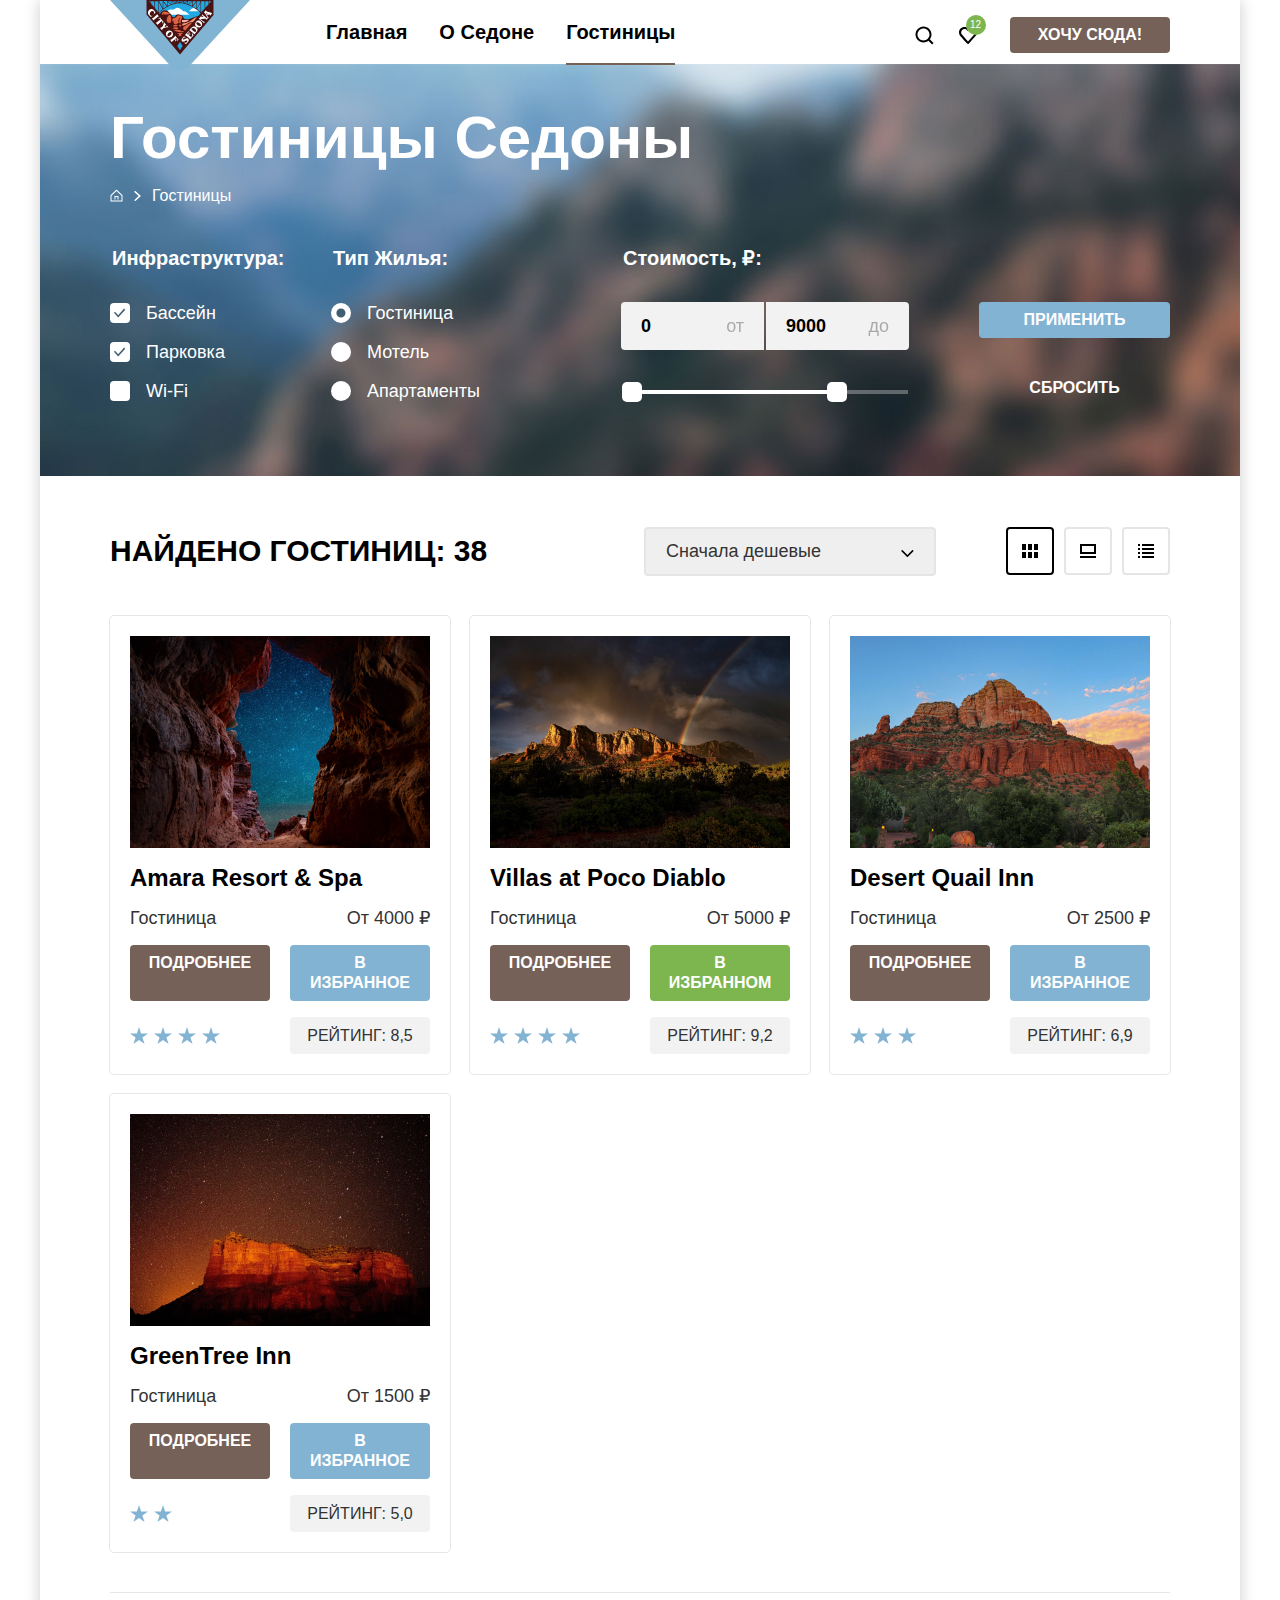
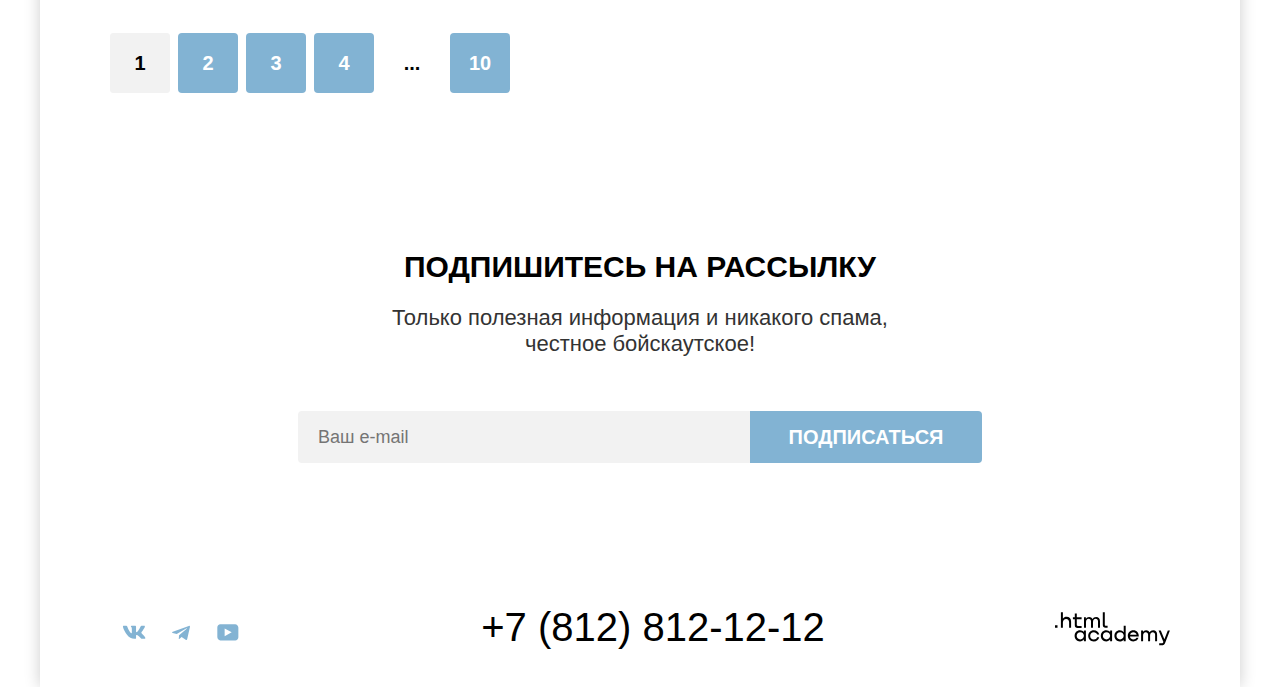
==== commit 8496b145: "Добавляет слайдер и модальное окно" ====
--- a/catalog.html
+++ b/catalog.html
@@ -92,16 +92,26 @@
               <fieldset class="living-cost">
                 <legend class="living-cost-title">Стоимость, ₽:</legend>
                   <div class="cost-input-wrapper">
-                    <label class="cost" for="cost-from">
+                    <label class="cost-from" for="cost-from">
                       <input class="input-cost-from" type="text" name="from" id="cost-from" placeholder="0" value="0">
                       <span>от</span>
                     </label>
-                    <label class="cost" for="cost-to">
+                    <label class="cost-to" for="cost-to">
                       <input class="input-cost-to" type="text" name="to" id="cost-to" placeholder="9000" value="9000">
                       <span>до</span>
                     </label>
                 </div>
-                <p class="visually-hidden">Слайдер прокрутки выбора стоимости</p>
+                <div class="range-slider-wrapper">
+                  <div class="range-slider">
+                    <button class="range-toggle toggle-min" type="button">
+                      <span class="visually-hidden">Выбор минимальной стоимости</span>
+                    </button>
+                    <button class="range-toggle toggle-max" type="button">
+                      <span class="visually-hidden">Выбор максимальной стоимости</span>
+                    </button>
+                  </div>
+                </div>
+                <!-- <p class="visually-hidden">Слайдер прокрутки выбора стоимости</p> -->
               </fieldset>
               <div class="form-buttons">
                 <button class="button filter-form-apply" type="submit">Применить</button>
--- a/styles/style.css
+++ b/styles/style.css
@@ -133,16 +133,17 @@
 }
 
 .subscribe-form input,
-.cost input {
+.cost-input-wrapper input {
   font-family: inherit;
   font-weight: inherit;
   font-size: 18px;
   line-height: 24px;
 }
 
-.cost input {
+.cost-input-wrapper input {
   color: rgba(0, 0, 0, 1);
   font-weight: 700;
+  /* padding: 12px 20px; */
   padding: 12px 20px;
 }
 
@@ -294,10 +295,11 @@
   font-weight: 700;
   font-size: 20px;
   line-height: 36px;
-  padding: 8px 0;
+  padding: 8px 20px;
   text-transform: uppercase;
   text-align: center;
   text-decoration: none;
+  /* overflow-wrap: break-word; */
 }
 
 .search-hotel {
@@ -308,7 +310,8 @@
 }
 
 .subscribe-button {
-  width: 232px;
+  min-width: 232px;
+  max-width: 300px;
   background-color: rgba(130, 179, 211, 1);
   font-family: inherit;
   border: none;
@@ -756,11 +759,12 @@
 }
 
 .subscribe-form input {
-  width: 452px;
+  min-width: 452px;
+  height: 100%;
   background-color: rgba(242, 242, 242, 1);
   border: none;
   border-radius: 4px 0 0 4px;
-  padding: 14px 0 14px 20px;
+  padding: 14px 20px;
   box-sizing: border-box;
 }
 
@@ -874,12 +878,12 @@
 .cost-input-wrapper {
   display: flex;
   gap: 2px;
+  margin-bottom: 36px;
 }
 
 .cost-input-wrapper input {
-  position: relative;
   background-color: rgba(242, 242, 242, 1);
-  width: 143px;
+  max-width: 143px;
   max-height: 48px;
   border: none;
   margin: 0;
@@ -887,13 +891,55 @@
 }
 
 .input-cost-from {
-  width: 143px;
   border-radius: 4px 0 0 4px;
+  grid-column: 1 / -1;
+  grid-row: 1 / 2;
 }
 
 .input-cost-to {
-  width: 143px;
   border-radius: 0 4px 4px 0;
+  grid-column: 1 / -1;
+  grid-row: 1 / 2;
+}
+
+.range-slider-wrapper {
+  width: 100%;
+  height: 20px;
+  display: grid;
+  grid-template-columns: 1fr;
+}
+
+.range-slider-wrapper::before {
+  content: "";
+  position: relative;
+  display: block;
+  width: 286px;
+  height: 4px;
+  background-color: rgba(255, 255, 255, 0.3);
+  top: -6px;
+  left: 1px;
+}
+
+.range-slider {
+  position: relative;
+  width: 225px;
+  height: 4px;
+  background-color: rgba(255, 255, 255, 1);
+  grid-column: 1 / -1;
+  grid-row: 1 / 2;
+  top: 4px;
+  display: flex;
+  align-items: center;
+  gap: 185px;
+  margin-left: 1px;
+}
+
+.range-toggle {
+  width: 20px;
+  height: 20px;
+  background-color: rgba(255, 255, 255, 1);
+  border-radius: 5px;
+  border: transparent;
 }
 
 .cost-input-wrapper input:hover {
@@ -904,9 +950,22 @@
   background-color: rgba(230, 230, 230, 1);
 }
 
-.cost {
+.cost-from, .cost-to {
   margin: 0;
   padding: 0;
+  display: grid;
+  grid-template-columns: repeat(3, auto);
+  grid-template-rows: 48px;
+}
+
+.cost-from span, .cost-to span {
+  color: rgba(0, 0, 0, 1);
+  opacity: 0.3;
+  grid-column: 3 / 4;
+  grid-row: 1 / 2;
+  z-index: 1;
+  align-self: center;
+  padding-right: 20px;
 }
 
 .form-buttons {
@@ -948,10 +1007,11 @@
   border-radius: 4px;
 }
 
-.cost-select-wrapper select:disabled {
+.cost-select-wrapper select:has(.cost-select-wrapper select:disabled) {
   border: 2px solid rgba(0, 0, 0, 0.3);
   border-radius: 4px;
   color: rgba(0, 0, 0, 0.3);
+
 }
 
 .hotel-view-list {
@@ -1112,7 +1172,7 @@
   fill: rgba(117, 97, 87, 1);
 }
 
-.developer-image:focus-visible {
+.developer-image:focus {
   fill: rgba(117, 97, 87, 1);
 }
 
@@ -1234,3 +1294,260 @@
   url(../images/star.svg),
   url(../images/star.svg);
 }
+
+/* МОДАЛЬНОЕ ОКНО */
+
+.page-container .modal-container-close {
+  display: none;
+}
+
+.modal-container {
+  position: fixed;
+  top: 0;
+  left: 0;
+  display: flex;
+  width: 100%;
+  height: 100%;
+  background-color: rgba(242, 242, 242, 0.8);
+}
+
+.modal {
+  position: relative;
+  margin: auto;
+  margin-top: 396px;
+  padding: 64px 70px;
+  background-color: rgba(255, 255, 255, 1);
+  border: none;
+  border-radius: 30px;
+  box-shadow: 0 25px 50px rgba(0, 0, 0, 0.15);
+  box-sizing: border-box;
+}
+
+.modal-auth {
+  width: 717px;
+}
+
+.modal-close-button {
+  position: absolute;
+  padding: 0;
+  top: 64px;
+  right: 52px;
+  width: 52px;
+  height: 52px;
+  background-color: rgba(242, 242, 242, 1);
+  border: none;
+  border-radius: 50%;
+  background-image: url(../images/icons/close_icon.svg);
+  background-repeat: no-repeat;
+  background-position: 50% 50%;
+  cursor: pointer;
+}
+
+.modal-content h2 {
+  font-weight: 700;
+  font-size: 30px;
+  line-height: 36px;
+  text-transform: uppercase;
+  margin: 0;
+  margin-bottom: 64px;
+}
+
+.field-group-label {
+  font-weight: 700;
+  font-size: 20px;
+  line-height: 24px;
+  align-self: center;
+}
+
+.field-group input, .visitors-wrapper input {
+  font-family: inherit;
+  font-weight: 700;
+  font-size: 18px;
+  line-height: 24px;
+  background-color: rgba(242, 242, 242, 1);
+  border: none;
+}
+
+.visitors-wrapper input {
+  text-align: center;
+}
+
+.field-group input {
+  border-radius: 4px;
+  padding: 12px 20px;
+  grid-column: 2 / 4;
+  grid-row: 1 / 2;
+}
+
+.field-group span {
+  font-size: 16px;
+  line-height: 21px;
+  color: rgba(51, 51, 51, 1);
+  grid-column: 2 / 4;
+  margin-top: 4px;
+  margin-left: 20px;
+}
+
+.field-group .red {
+  color: rgba(255, 87, 87, 1);
+}
+
+.auth-form .field-group, .field-group-visitors {
+  margin: 0;
+}
+
+.auth-form {
+  display: flex;
+  flex-direction: column;
+  gap: 23px;
+}
+
+.search-hotel-button, .visitors-button {
+  margin: 0;
+  font-family: inherit;
+  border: none;
+}
+
+.visitors-button {
+  background-color: rgba(242, 242, 242, 1);
+}
+
+.button-minus {
+  border-radius: 4px 0 0 4px;
+  display: flex;
+  justify-content: center;
+  align-items: center;
+}
+
+.button-minus::before {
+  content: "";
+  width: 14px;
+  height: 2px;
+  background-color: rgba(117, 97, 87, 0.3);
+}
+.button-plus {
+  border-radius: 0 4px 4px 0;
+  display: flex;
+  justify-content: center;
+  align-items: center;
+}
+
+.button-plus::before {
+  content: "";
+  display: block;
+  width: 14px;
+  height: 14px;
+  background-image: url(../images/icons/plus_icon.svg);
+  background-repeat: no-repeat;
+  background-position: 50% 50%;
+}
+
+.visitors-wrapper {
+  display: flex;
+  justify-content: space-between;
+  align-items: center;
+}
+
+.field-group {
+  display: grid;
+  grid-template-columns: auto 400px 40px;
+}
+
+.field-group-visitors {
+  min-width: 247px;
+  display: grid;
+  grid-template-columns: auto 39px 32px 39px;
+  grid-template-rows: 48px;
+}
+
+.adults /* .children-label */ {
+  margin-right: 46px;
+}
+
+.children {
+  display: block;
+  min-height: 28px;
+  padding: 1px 46px 1px 0;
+}
+
+.calendar::after {
+  content: "";
+  position: relative;
+  display: block;
+  background-image: url(../images/icons/calendar_icon.svg);
+  background-repeat: no-repeat;
+  background-position: 50% 50%;
+  width: 16px;
+  height: 15px;
+  grid-column: 3 / 4;
+  grid-row: 1 / 2;
+  justify-self: center;
+  align-self: center;
+  opacity: 0.3;
+}
+
+.search-hotel-button {
+  margin-top: 25px;
+  padding: 18px;
+  font-weight: 700;
+  font-size: 20px;
+  line-height: 24px;
+  color: rgba(255, 255, 255, 1);
+  background-color: rgba(131, 179, 211, 1);
+  text-transform: uppercase;
+  border-radius: 10px;
+}
+
+.tooltip-toggle {
+  border: none;
+  background-color: transparent;
+  padding: 0;
+  margin: 0;
+  display: block;
+}
+
+.tooltip-icon {
+  width: 26px;
+  height: 26px;
+  display: block;
+  fill: rgba(131, 179, 211, 1);
+}
+
+.tooltip-toggle:hover .tooltip-icon {
+  fill: rgba(131, 179, 211, 1);
+}
+
+.tooltip-text {
+  position: relative;
+  width: 256px;
+  background-color: rgba(51, 51, 51, 1);
+  color: rgba(255, 255, 255, 1);
+  font-size: 16px;
+  line-height: 20px;
+  margin-top: 15px;
+  padding: 15px 18px 22px;
+  border-radius: 10px;
+  display: block;
+  box-shadow: 0 15px 30px rgba(0, 0, 0, 0.3);
+  box-sizing: border-box;
+  right: 124px;
+}
+
+.tooltip-text::before {
+  content: "";
+  display: block;
+  width: 14px;
+  height: 9px;
+  position: relative;
+  background-image: url(../images/icons/tultiptext_icon.svg);
+  background-repeat: no-repeat;
+  left: 50%;
+  top: -23px;
+}
+
+.tooltip {
+  position: absolute;
+  top: 367px;
+  right: -4px;
+  bottom: 25px;
+}
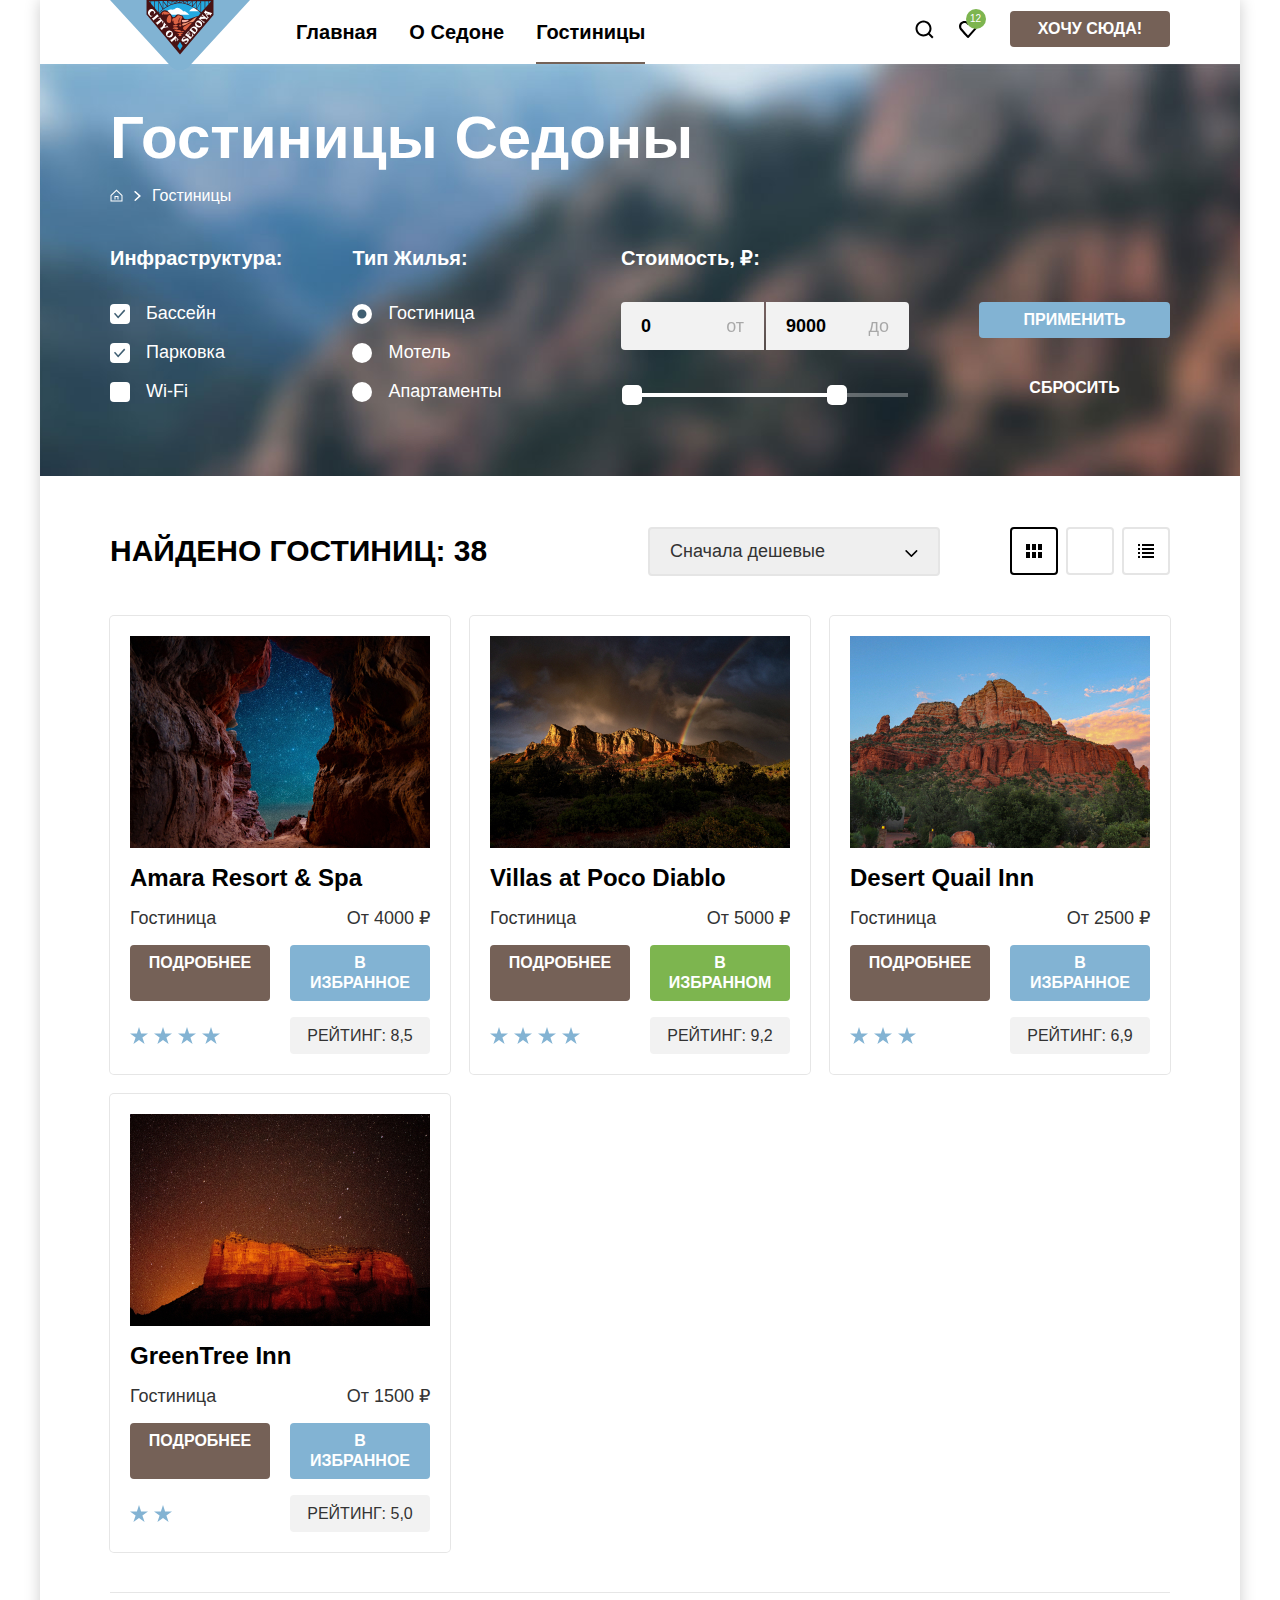
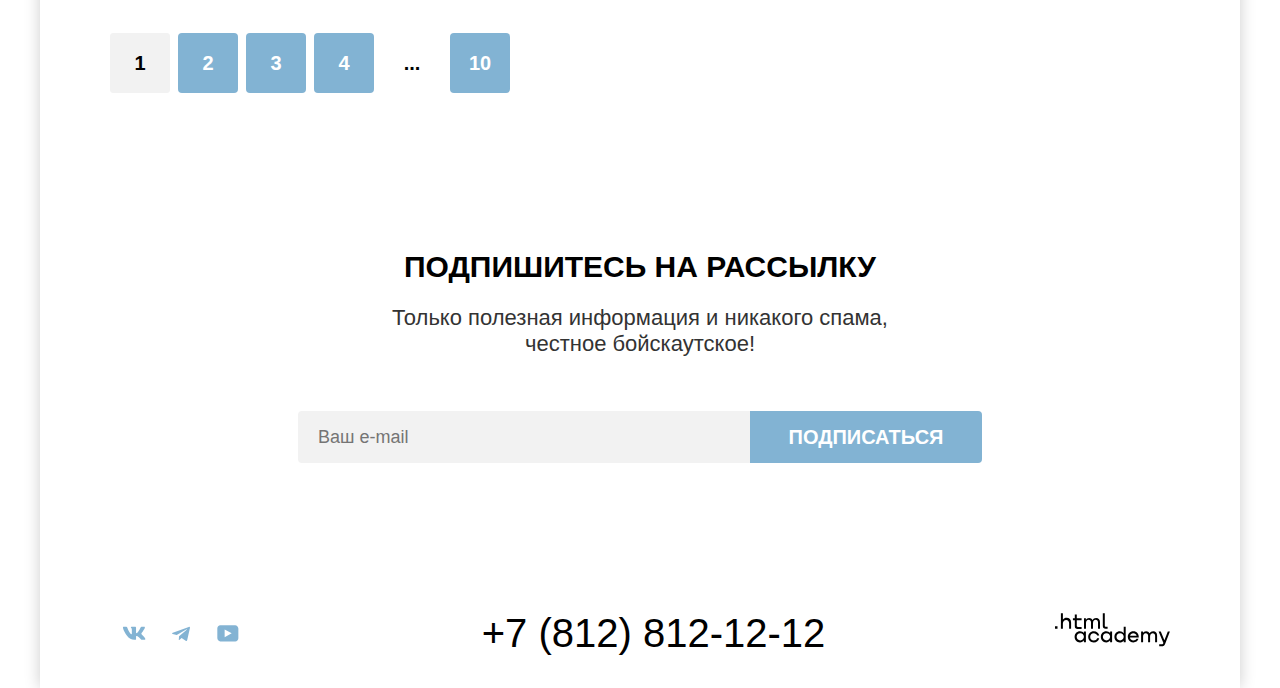
==== commit db6b2315: "Предзащитная шлифовка" ====
--- a/catalog.html
+++ b/catalog.html
@@ -10,7 +10,7 @@
 
   <body class="page-catalog">
     <div class="page-container">
-      <header class="page-header">
+      <header class="page-header" data-test="header">
         <nav class="main-nav">
           <a class="logo" href="index.html">
             <img class="logo-image" src="images/logo_sedona.svg" width="140" height="70" alt="Логотип сайта Седона">
@@ -28,12 +28,12 @@
           </ul>
           <ul class="user-menu-list">
             <li class="user-menu-item">
-              <a class="search-link" href="#">
+              <a class="user-menu-link search-link" href="#">
                 <span class="visually-hidden">Поиск</span>
               </a>
             </li>
             <li class="user-menu-item">
-              <a class="favority-link" href="#">
+              <a class="user-menu-link favority-link" href="#">
                 <span class="visually-hidden">Гостиниц в изранном</span>
                 <span class="like-number-icon">12</span>
               </a>
@@ -44,8 +44,8 @@
           </ul>
         </nav>
       </header>
-      <main class="catalog-main">
-        <div class="filter-wrapper">
+      <main class="catalog-main" data-test="main">
+        <div class="filter-wrapper" data-test="filter">
           <h1 class="catalog-title">Гостиницы Седоны</h1>
           <ul class="breadcrumbs-list">
             <li class="breadcrumbs-item item-home">
@@ -58,69 +58,66 @@
             </li>
           </ul>
           <form class="hotel-filter-form" action="https://echo.htmlacademy.ru/" method="get">
-            <div class="hotel-filter-form-wrapper">
-              <fieldset class="infrastructure">
-                <legend class="infrastructure-title">Инфраструктура:</legend>
-                <label>
-                  <input class="control-input" type="checkbox" name="pool" checked>
-                  Бассейн
+            <fieldset class="hotel-filter">
+              <legend>Инфраструктура:</legend>
+              <label>
+                <input class="control-input" type="checkbox" name="pool" checked>
+                <span class="control-label">Бассейн</span>
+              </label>
+              <label>
+                <input class="control-input" type="checkbox" name="parking" checked>
+                <span class="control-label">Парковка</span>
+              </label>
+              <label>
+                <input class="control-input" type="checkbox" name="wi-fi">
+                <span class="control-label">Wi-Fi</span>
+              </label>
+            </fieldset>
+            <fieldset class="hotel-filter living-type">
+              <legend>Тип Жилья:</legend>
+              <label>
+                <input class="control-input radio" type="radio" name="housing" value="Гостиница" checked>
+                <span class="control-label">Гостиница</span>
+              </label>
+              <label>
+                <input class="control-input radio" type="radio" name="housing" value="Мотель">
+                <span class="control-label">Мотель</span>
+              </label>
+              <label>
+                <input class="control-input radio" type="radio" name="housing" value="Апартаменты">
+                <span class="control-label">Апартаменты</span>
+              </label>
+            </fieldset>
+            <fieldset class="living-cost">
+              <legend class="living-cost-title">Стоимость, ₽:</legend>
+              <div class="cost-input-wrapper">
+                <label class="cost-from" for="cost-from">
+                  <input class="input-cost-from" type="text" name="from" id="cost-from" placeholder="0" value="0">
+                  <span>от</span>
                 </label>
-                <label>
-                  <input class="control-input" type="checkbox" name="parking" checked>
-                  Парковка
+                <label class="cost-to" for="cost-to">
+                  <input class="input-cost-to" type="text" name="to" id="cost-to" placeholder="9000" value="9000">
+                  <span>до</span>
                 </label>
-                <label>
-                  <input class="control-input" type="checkbox" name="wi-fi">
-                  Wi-Fi
-                </label>
-              </fieldset>
-              <fieldset class="living-type">
-                <legend class="living-type-title">Тип Жилья:</legend>
-                <label>
-                  <input class="control-input-radio" type="radio" name="housing" value="Гостиница" checked>
-                  Гостиница
-                </label>
-                <label>
-                  <input class="control-input-radio" type="radio" name="housing" value="Мотель">
-                  Мотель
-                </label>
-                <label>
-                  <input class="control-input-radio" type="radio" name="housing" value="Апартаменты">
-                  Апартаменты
-                </label>
-              </fieldset>
-              <fieldset class="living-cost">
-                <legend class="living-cost-title">Стоимость, ₽:</legend>
-                  <div class="cost-input-wrapper">
-                    <label class="cost-from" for="cost-from">
-                      <input class="input-cost-from" type="text" name="from" id="cost-from" placeholder="0" value="0">
-                      <span>от</span>
-                    </label>
-                    <label class="cost-to" for="cost-to">
-                      <input class="input-cost-to" type="text" name="to" id="cost-to" placeholder="9000" value="9000">
-                      <span>до</span>
-                    </label>
+              </div>
+              <div class="range-slider-wrapper">
+                <div class="range-slider">
+                  <button class="range-toggle toggle-min" type="button">
+                    <span class="visually-hidden">Выбор минимальной стоимости</span>
+                  </button>
+                  <button class="range-toggle toggle-max" type="button">
+                    <span class="visually-hidden">Выбор максимальной стоимости</span>
+                  </button>
                 </div>
-                <div class="range-slider-wrapper">
-                  <div class="range-slider">
-                    <button class="range-toggle toggle-min" type="button">
-                      <span class="visually-hidden">Выбор минимальной стоимости</span>
-                    </button>
-                    <button class="range-toggle toggle-max" type="button">
-                      <span class="visually-hidden">Выбор максимальной стоимости</span>
-                    </button>
-                  </div>
-                </div>
-                <!-- <p class="visually-hidden">Слайдер прокрутки выбора стоимости</p> -->
-              </fieldset>
-              <div class="form-buttons">
-                <button class="button filter-form-apply" type="submit">Применить</button>
-                <button class="button filter-form-reset" type="reset">Сбросить</button>
               </div>
+            </fieldset>
+            <div class="form-buttons">
+              <button class="button filter-form-apply" type="submit">Применить</button>
+              <button class="button filter-form-reset" type="reset">Сбросить</button>
             </div>
           </form>
         </div>
-        <section class="hotel-sorting">
+        <section class="hotel-sorting" data-test="catalog">
           <div class="cost-select-wrapper">
             <h2>Найдено гостиниц: 38</h2>
             <select name="cost-type" id="cost-type-select">
@@ -236,35 +233,35 @@
             </li>
           </ul>
         </section>
-        <section class="subscribe subscribe-catalog">
+        <section class="subscribe subscribe-catalog" data-test="subscribe">
           <h2>Подпишитесь на рассылку</h2>
           <p class="subscribe-catalog-description">Только полезная информация и никакого спама,
             честное&nbsp;бойскаутское!</p>
           <form class="subscribe-form" action="https://echo.htmlacademy.ru/" method="post">
             <label for="email">
               <span class="visually-hidden">Ваш e-mail</span>
-              <input type="email" name="email-data" id="email" placeholder="Ваш e-mail">
+              <input type="email" name="email-data" id="email" placeholder="Ваш e-mail" required>
             </label>
             <button class="button subscribe-button" type="submit">Подписаться</button>
           </form>
         </section>
       </main>
-      <footer class="page-footer">
+      <footer class="page-footer" data-test="footer">
         <div class="footer-wrapper">
           <h2 class="visually-hidden">Мы в социальных сетях</h2>
           <ul class="social-list">
             <li class="social-item">
-              <a class="social-link vk" href="#">
+              <a class="social-link vk" href="https://vk.com/htmlacademy">
                 <span class="visually-hidden">VKontakte</span>
               </a>
             </li>
             <li class="social-item">
-              <a class="social-link twitter" href="#">
+              <a class="social-link twitter" href="https://t.me/htmlacademy">
                 <span class="visually-hidden">Twitter</span>
               </a>
             </li>
             <li class="social-item">
-              <a class="social-link youtube" href="#">
+              <a class="social-link youtube" href="https://www.youtube.com/user/htmlacademyru">
                 <span class="visually-hidden">Youtube</span>
               </a>
             </li>
@@ -273,7 +270,11 @@
             <a class="phone-number" href="tel:+78128121212">+7 (812) 812-12-12</a>
           </div>
           <a class="developer-link" href="https://htmlacademy.ru/intensive/htmlcss">
-            <svg class="developer-image" xmlns="http://www.w3.org/2000/svg" width="115" height="34" fill="none"><path d="M0 13.256v2.6h2.5v-2.6H0ZM11.6 4.856c-1.6 0-2.8.7-3.6 1.7h-.1v-6.2h-2v15.5h2v-5.3c0-2.1 1.3-3.6 3.3-3.6 1.8 0 2.9 1.4 2.9 3.2v5.7h2v-6.1c.1-3-1.8-4.9-4.5-4.9ZM26.6 5.156h-4.8v-3.7h-2v3.8h-1.9v2h1.9v6c0 1.7 1 2.7 2.7 2.7h4.1v-2h-3.7c-.7 0-1.1-.4-1.1-1.1v-5.7h4.8v-2ZM41.1 4.956c-1.6 0-2.9.8-3.5 2.1h-.1c-.6-1.2-1.8-2.1-3.4-2.1-1.4 0-2.5.8-3.1 1.8h-.1v-1.6H29v10.6h2v-5.4c0-2 1-3.5 2.6-3.5 1.5 0 2.4 1 2.4 2.6v6.3h2v-5.6c0-2.4 1.4-3.3 2.6-3.3 1.5 0 2.4 1 2.4 2.6v6.3h2v-6.5c.1-2.5-1.4-4.3-3.9-4.3ZM47.8 13.056c0 1.7 1 2.7 2.8 2.7h2v-2h-1.7c-.7 0-1.1-.4-1.1-1.1V.356h-2v12.7ZM28.9 20.056c-.9-1.1-2.2-1.8-3.9-1.8-3.1 0-5.4 2.3-5.4 5.6s2.3 5.6 5.4 5.6c1.8 0 3-.8 3.8-1.9h.1v1.6h2v-10.6h-2v1.5Zm-3.6 7.4c-2.2 0-3.6-1.6-3.6-3.6s1.4-3.6 3.6-3.6 3.6 1.6 3.6 3.6c0 1.9-1.4 3.6-3.6 3.6ZM44.2 22.356c-.5-2.4-2.6-4.1-5.4-4.1-3.4 0-5.6 2.5-5.6 5.6 0 3.1 2.2 5.6 5.6 5.6 2.8 0 4.9-1.8 5.4-4.2h-2.1c-.4 1.3-1.7 2.3-3.3 2.3-2.2 0-3.6-1.6-3.6-3.6s1.4-3.6 3.6-3.6c1.6 0 2.8 1 3.3 2.2h2.1v-.2ZM55.1 20.056c-.9-1.1-2.2-1.8-3.9-1.8-3.1 0-5.4 2.3-5.4 5.6s2.3 5.6 5.4 5.6c1.8 0 3-.8 3.8-1.9h.1v1.6h2v-10.6h-2v1.5Zm-3.6 7.4c-2.2 0-3.6-1.6-3.6-3.6s1.4-3.6 3.6-3.6 3.6 1.6 3.6 3.6c0 1.9-1.5 3.6-3.6 3.6ZM68.7 20.156c-.9-1.1-2.2-1.9-3.9-1.9-3.1 0-5.4 2.3-5.4 5.6s2.2 5.6 5.4 5.6c1.7 0 3-.8 3.8-1.8h.1v1.5h2v-15.4h-2v6.4Zm-3.6 7.3c-2.2 0-3.6-1.6-3.6-3.6s1.4-3.6 3.6-3.6 3.6 1.6 3.6 3.6c-.1 2-1.5 3.6-3.6 3.6ZM78.3 18.256c-3.3 0-5.5 2.5-5.5 5.6 0 3 2.1 5.6 5.5 5.6 2.5 0 4.5-1.3 5.2-3.6h-2.1c-.5 1-1.6 1.6-3 1.6-1.9 0-3.3-1.3-3.4-2.9h8.8c.2-3.6-2-6.3-5.5-6.3Zm0 1.9c1.7 0 3 1 3.3 2.6h-6.5c.3-1.5 1.5-2.6 3.2-2.6ZM98.2 18.256c-1.6 0-2.9.8-3.6 2h-.1c-.6-1.2-1.8-2-3.4-2-1.4 0-2.5.7-3.1 1.8v-1.5h-1.9v10.6h2v-5.4c0-2 1-3.4 2.6-3.5 1.5 0 2.4 1 2.4 2.6v6.3h2v-5.6c0-2.4 1.4-3.3 2.6-3.3 1.5 0 2.4 1 2.4 2.6v6.3h2v-6.5c.1-2.6-1.4-4.4-3.9-4.4ZM109.4 27.356l-3.6-8.9h-2.2l4.8 11.6c-.3.9-.7 1.2-1.7 1.2h-2.5v2h2.5c1.8 0 2.8-.8 3.5-2.6l4.7-12.2h-2.1l-3.4 8.9Z"/></svg>
+            <span class="visually-hidden">Переход на сайт разработчика</span>
+            <svg class="developer-image" xmlns="http://www.w3.org/2000/svg" width="115" height="34" fill="none">
+              <path
+                d="M0 13.256v2.6h2.5v-2.6H0ZM11.6 4.856c-1.6 0-2.8.7-3.6 1.7h-.1v-6.2h-2v15.5h2v-5.3c0-2.1 1.3-3.6 3.3-3.6 1.8 0 2.9 1.4 2.9 3.2v5.7h2v-6.1c.1-3-1.8-4.9-4.5-4.9ZM26.6 5.156h-4.8v-3.7h-2v3.8h-1.9v2h1.9v6c0 1.7 1 2.7 2.7 2.7h4.1v-2h-3.7c-.7 0-1.1-.4-1.1-1.1v-5.7h4.8v-2ZM41.1 4.956c-1.6 0-2.9.8-3.5 2.1h-.1c-.6-1.2-1.8-2.1-3.4-2.1-1.4 0-2.5.8-3.1 1.8h-.1v-1.6H29v10.6h2v-5.4c0-2 1-3.5 2.6-3.5 1.5 0 2.4 1 2.4 2.6v6.3h2v-5.6c0-2.4 1.4-3.3 2.6-3.3 1.5 0 2.4 1 2.4 2.6v6.3h2v-6.5c.1-2.5-1.4-4.3-3.9-4.3ZM47.8 13.056c0 1.7 1 2.7 2.8 2.7h2v-2h-1.7c-.7 0-1.1-.4-1.1-1.1V.356h-2v12.7ZM28.9 20.056c-.9-1.1-2.2-1.8-3.9-1.8-3.1 0-5.4 2.3-5.4 5.6s2.3 5.6 5.4 5.6c1.8 0 3-.8 3.8-1.9h.1v1.6h2v-10.6h-2v1.5Zm-3.6 7.4c-2.2 0-3.6-1.6-3.6-3.6s1.4-3.6 3.6-3.6 3.6 1.6 3.6 3.6c0 1.9-1.4 3.6-3.6 3.6ZM44.2 22.356c-.5-2.4-2.6-4.1-5.4-4.1-3.4 0-5.6 2.5-5.6 5.6 0 3.1 2.2 5.6 5.6 5.6 2.8 0 4.9-1.8 5.4-4.2h-2.1c-.4 1.3-1.7 2.3-3.3 2.3-2.2 0-3.6-1.6-3.6-3.6s1.4-3.6 3.6-3.6c1.6 0 2.8 1 3.3 2.2h2.1v-.2ZM55.1 20.056c-.9-1.1-2.2-1.8-3.9-1.8-3.1 0-5.4 2.3-5.4 5.6s2.3 5.6 5.4 5.6c1.8 0 3-.8 3.8-1.9h.1v1.6h2v-10.6h-2v1.5Zm-3.6 7.4c-2.2 0-3.6-1.6-3.6-3.6s1.4-3.6 3.6-3.6 3.6 1.6 3.6 3.6c0 1.9-1.5 3.6-3.6 3.6ZM68.7 20.156c-.9-1.1-2.2-1.9-3.9-1.9-3.1 0-5.4 2.3-5.4 5.6s2.2 5.6 5.4 5.6c1.7 0 3-.8 3.8-1.8h.1v1.5h2v-15.4h-2v6.4Zm-3.6 7.3c-2.2 0-3.6-1.6-3.6-3.6s1.4-3.6 3.6-3.6 3.6 1.6 3.6 3.6c-.1 2-1.5 3.6-3.6 3.6ZM78.3 18.256c-3.3 0-5.5 2.5-5.5 5.6 0 3 2.1 5.6 5.5 5.6 2.5 0 4.5-1.3 5.2-3.6h-2.1c-.5 1-1.6 1.6-3 1.6-1.9 0-3.3-1.3-3.4-2.9h8.8c.2-3.6-2-6.3-5.5-6.3Zm0 1.9c1.7 0 3 1 3.3 2.6h-6.5c.3-1.5 1.5-2.6 3.2-2.6ZM98.2 18.256c-1.6 0-2.9.8-3.6 2h-.1c-.6-1.2-1.8-2-3.4-2-1.4 0-2.5.7-3.1 1.8v-1.5h-1.9v10.6h2v-5.4c0-2 1-3.4 2.6-3.5 1.5 0 2.4 1 2.4 2.6v6.3h2v-5.6c0-2.4 1.4-3.3 2.6-3.3 1.5 0 2.4 1 2.4 2.6v6.3h2v-6.5c.1-2.6-1.4-4.4-3.9-4.4ZM109.4 27.356l-3.6-8.9h-2.2l4.8 11.6c-.3.9-.7 1.2-1.7 1.2h-2.5v2h2.5c1.8 0 2.8-.8 3.5-2.6l4.7-12.2h-2.1l-3.4 8.9Z" />
+            </svg>
           </a>
         </div>
       </footer>
--- a/styles/style.css
+++ b/styles/style.css
@@ -15,10 +15,11 @@
 }
 
 body {
+  position: relative;
   min-height: 100%;
   margin: 0 auto;
   color: rgba(0, 0, 0, 1);
-  font-family: 'PT Sans', 'Arial', sans-serif;
+  font-family: "PT Sans", "Arial", sans-serif;
   font-weight: 400;
   font-style: normal;
   font-size: 22px;
@@ -36,7 +37,8 @@
   box-shadow: 0 0 15px rgba(0, 0, 0, 0.2);
 }
 
-.page-main, .catalog-main {
+.page-main,
+.catalog-main {
   flex-grow: 1;
 }
 
@@ -47,37 +49,64 @@
 .logo {
   display: block;
   width: 140px;
-  margin-right: 30px;
+  margin-bottom: -6px;
 }
 
 .logo img {
-  display: inline-block;
   vertical-align: top;
+  transition-duration: 0.3s;
+}
+
+.logo:hover img,
+.logo:focus img {
+  opacity: 0.9;
+}
+
+.logo:active img {
+  opacity: 0.8;
 }
 
 .hero {
   width: 1200px;
+  min-height: 485px;
   background-color: rgba(164, 203, 227, 1);
-  background-image: url(../images/background_mask.svg), url(../images/background_hero.jpg);
+  background-image: url("../images/background_mask.svg"), url("../images/background_hero.jpg");
   background-repeat: no-repeat, no-repeat;
   background-position: 50% 100%, 50% 50%;
   background-size: contain, cover;
   margin: 0;
-  margin-top: -6px;
-  padding: 51px 371px 82px 371px;
-  box-sizing: border-box;
-}
-
-.subscribe, .subscribe-catalog, .filter-wrapper {
+  padding: 51px 371px 82px;
+  box-sizing: border-box;
+}
+
+.hero img {
+  display: inline-block;
+  vertical-align: top;
+}
+
+.subscribe,
+.subscribe-catalog,
+.filter-wrapper {
   color: rgba(255, 255, 255, 1);
-  background-image: url(../images/background_subscribe.png);
+  background-image: url("../images/background_subscribe.png");
   background-repeat: no-repeat;
   background-position: 50% 50%;
   background-size: cover;
   background-color: rgba(164, 203, 227, 1);
   margin: 0;
-  padding: 96px 258px 104px 258px;
-
+  padding: 96px 258px 104px;
+}
+
+.subscribe {
+  min-height: 415px;
+  box-sizing: border-box;
+}
+
+.filter-wrapper {
+  background-image: url("../images/background_filter.png");
+  margin-bottom: 50px;
+  padding: 70px;
+  padding-top: 35px;
 }
 
 .subscribe form {
@@ -93,7 +122,8 @@
   color: rgba(0, 0, 0, 1);
 }
 
-.subscribe-catalog .subscribe-catalog-description, .subscribe p {
+.subscribe-catalog .subscribe-catalog-description,
+.subscribe p {
   font-size: 22px;
   line-height: 26px;
   color: rgba(51, 51, 51, 1);
@@ -105,15 +135,6 @@
   margin-bottom: 20px;
 }
 
-.filter-wrapper {
-  background-image: url(../images/background_filter.png);
-  background-color: rgba(113, 162, 191, 1);
-  margin-top: -6px;
-  margin-bottom: 50px;
-  padding: 70px;
-  padding-top: 35px;
-}
-
 .filter-wrapper h1 {
   margin: 0;
   padding: 0;
@@ -126,9 +147,9 @@
   text-decoration: none;
 }
 
-.advantages-background, .advantages-background-revers {
+.advantages-background,
+.advantages-background-revers {
   background-color: rgba(130, 179, 211, 1);
-  color: rgba(255, 255, 255, 1);
   margin: 0;
 }
 
@@ -143,11 +164,31 @@
 .cost-input-wrapper input {
   color: rgba(0, 0, 0, 1);
   font-weight: 700;
-  /* padding: 12px 20px; */
+  margin: 0;
   padding: 12px 20px;
-}
-
-.details, .favority-button, .current-favority {
+  background-color: rgba(242, 242, 242, 1);
+  max-width: 143px;
+  max-height: 48px;
+  border: none;
+  box-sizing: border-box;
+}
+
+.cost-input-wrapper input:hover,
+.cost-input-wrapper input:focus-visible {
+  background-color: rgba(230, 230, 230, 1);
+}
+
+.cost-input-wrapper input:disabled {
+  opacity: 0.3;
+}
+
+.cost-input-wrapper:has(:disabled) {
+  pointer-events: none;
+}
+
+.details,
+.favority-button,
+.current-favority {
   max-width: 140px;
   display: block;
   padding: 8px 12px;
@@ -162,9 +203,10 @@
   box-sizing: border-box;
   text-align: center;
   overflow-wrap: break-word;
-}
-
-.details{
+  transition-duration: 0.3s;
+}
+
+.details {
   background-color: rgba(117, 97, 87, 1);
   text-decoration: none;
 }
@@ -186,6 +228,24 @@
   color: rgba(0, 0, 0, 1);
   text-decoration: none;
   padding: 0;
+}
+
+.nav-item a {
+  display: block;
+  padding: 20px 16px;
+}
+
+.hotel-link {
+  transition-duration: 0.1s;
+}
+
+.hotel-link:hover,
+.hotel-link:focus {
+  color: rgba(117, 97, 87, 1);
+}
+
+.hotel-link:active {
+  color: rgba(117, 97, 87, 0.3);
 }
 
 .nav-item {
@@ -211,6 +271,23 @@
   margin: 0;
 }
 
+.advantages h2 {
+  margin: 0;
+  margin-bottom: 25px;
+}
+
+.services-title h2 {
+  margin: 0;
+  margin-bottom: 20px;
+  padding: 0;
+}
+
+.hotels h2 {
+  margin: 0;
+  margin-bottom: 20px;
+  padding: 0 147.5px;
+}
+
 .advantages-item h3,
 .services-item h3,
 .hotel-gallery-item h3 {
@@ -220,6 +297,17 @@
   text-align: center;
 }
 
+.hotel-gallery-list h3 {
+  text-transform: none;
+}
+
+.background-title h3,
+.opacity-12 h3,
+.opacity-20 h3 {
+  margin: 0;
+  padding: 0 27px;
+}
+
 .services-title p,
 .hotels p {
   color: rgba(51, 51, 51, 1);
@@ -229,13 +317,14 @@
 }
 
 .advantages-item,
-.advantages-item .advantages-description,
-.services-item .services-description {
+.advantages-description,
+.services-description {
+  color: rgba(51, 51, 51, 1);
   font-size: 18px;
   line-height: 21px;
 }
 
-.services-item .services-description {
+.services-description {
   margin: 0;
   margin-top: 15px;
   padding: 0;
@@ -254,7 +343,9 @@
   text-align: center;
 }
 
-.opacity-12, .opacity-20, .services-item {
+.opacity-12,
+.opacity-20,
+.services-item {
   width: 400px;
   min-height: 385px;
   background-color: rgba(131, 179, 211, 0.12);
@@ -266,32 +357,46 @@
   align-items: center;
 }
 
-.opacity-12, .opacity-20 {
+.opacity-12,
+.opacity-20 {
   padding: 80px 85px;
+  gap: 30px;
+}
+
+.opacity-20 {
+  background-color: rgba(131, 179, 211, 0.2);
 }
 
 .services-item {
   padding: 183px 85px 80px;
-}
-.opacity-12, .opacity-20 {
-  gap: 30px;
-}
-
-.opacity-20 {
-  background-color: rgba(131, 179, 211, 0.2);
+  justify-content: flex-end;
+}
+
+.housing,
+.food,
+.gifts {
+  background-repeat: no-repeat;
+  background-position: 50% 80px;
+}
+
+.housing {
+  background-image: url("../images/icons/housing.svg");
 }
 
 .food {
   background-color: rgba(255, 255, 255, 1);
-}
-
-.services-item {
-  justify-content: flex-end;
-}
-
-.search-hotel, .subscribe-button {
+  background-image: url("../images/icons/food.svg");
+}
+
+.gifts {
+  background-image: url("../images/icons/gifts.svg");
+}
+
+.search-hotel,
+.subscribe-button {
   display: block;
   color: rgba(255, 255, 255, 1);
+  font-family: inherit;
   font-weight: 700;
   font-size: 20px;
   line-height: 36px;
@@ -299,13 +404,14 @@
   text-transform: uppercase;
   text-align: center;
   text-decoration: none;
-  /* overflow-wrap: break-word; */
+  transition-duration: 0.3s;
 }
 
 .search-hotel {
   margin: 0 auto;
-  width: 376px;
+  min-width: 376px;
   background-color: rgba(117, 97, 87, 1);
+  border: none;
   border-radius: 4px;
 }
 
@@ -313,31 +419,45 @@
   min-width: 232px;
   max-width: 300px;
   background-color: rgba(130, 179, 211, 1);
-  font-family: inherit;
   border: none;
   border-radius: 0 4px 4px 0;
 }
 
-.subscribe-button:hover, .filter-form-apply:hover, .favority-button:hover,
-.pagination-link:not(.current-pagination-link):not(.ellipsis-link):hover, .subscribe-button:focus-visible,
-.filter-form-apply:focus-visible, .favority-button:focus-visible,
-.pagination-link:not(.current-pagination-link):focus-visible {
+.subscribe-button:hover,
+.filter-form-apply:hover,
+.favority-button:hover,
+.pagination-link:not(.current-pagination-link):not(.ellipsis-link):hover,
+.subscribe-button:focus-visible,
+.filter-form-apply:focus-visible,
+.favority-button:focus-visible,
+.pagination-link:not(.current-pagination-link):not(.ellipsis-link):focus-visible {
   background-color: rgba(104, 162, 202, 1);
 }
 
-.subscribe-button:active, .filter-form-apply:active, .favority-button:active,
+.subscribe-button:active,
+.filter-form-apply:active,
+.favority-button:active,
 .pagination-link:not(.current-pagination-link):not(.ellipsis-link):active {
   background-color: rgba(130, 179, 211, 1);
   color: rgba(255, 255, 255, 0.3);
 }
 
+.subscribe-button:disabled,
+.filter-form-apply:disabled,
+.current-favority:disabled {
+  background-color: rgba(229, 229, 229, 1);
+  color: rgba(255, 255, 255, 1);
+}
+
 .pagination-link:not(.current-pagination-link):hover {
   border: 1px solid rgba(130, 179, 211, 1);
 }
 
 .phone-number {
+  max-width: 620px;
   font-size: 40px;
   line-height: 40px;
+  transition-duration: 0.3s;
 }
 
 .catalog-title {
@@ -350,18 +470,21 @@
   font-weight: 700;
   font-size: 20px;
   line-height: 24px;
+  padding: 0;
+  margin-bottom: 32px;
 }
 
 .hotel-filter-form label {
   font-size: 18px;
   line-height: 23px;
-}
-
-.hotel-gallery-list h3 {
-  text-transform: none;
-}
-
-.filter-form-apply, .filter-form-reset {
+  margin: 0;
+  margin-bottom: 16px;
+  display: flex;
+  gap: 16px;
+}
+
+.filter-form-apply,
+.filter-form-reset {
   width: 191px;
   color: rgba(255, 255, 255, 1);
   border: transparent;
@@ -378,7 +501,7 @@
 .filter-form-apply {
   background-color: rgba(130, 179, 211, 1);
   border-radius: 4px;
-  margin: 56px 0 32px 0;
+  margin: 56px 0 32px;
 }
 
 .filter-form-reset {
@@ -392,6 +515,10 @@
 
 .filter-form-reset:active {
   opacity: 0.3;
+}
+
+.filter-form-reset:disabled {
+  opacity: 0.1;
 }
 
 .cost-select-wrapper select {
@@ -401,6 +528,17 @@
   font-style: normal;
   font-size: 18px;
   line-height: 21px;
+  display: block;
+  min-width: 292px;
+  min-height: 49px;
+  padding: 12px 40px 12px 20px;
+  border: 2px solid rgba(229, 229, 229, 1);
+  border-radius: 4px;
+  background-image: url("../images/icons/select_icon.svg");
+  background-repeat: no-repeat;
+  background-position: right 20px top 21px;
+  appearance: none;
+  transition-duration: 0.3s;
 }
 
 .hotel-gallery-item .rating {
@@ -410,7 +548,7 @@
   font-size: 16px;
   line-height: 20px;
   text-transform: uppercase;
-  padding: 9px 0 8px 0;
+  padding: 9px 0 8px;
   border-radius: 4px;
   box-sizing: border-box;
   text-align: center;
@@ -437,7 +575,7 @@
 
 .pagination-item .ellipsis-link {
   color: rgba(0, 0, 0, 1);
-  background-color: rgba(255, 255, 255, 1)
+  background-color: rgba(255, 255, 255, 1);
 }
 
 .pagination-link {
@@ -473,10 +611,10 @@
 }
 
 .main-nav {
-  margin: 0 70px 0 70px;
+  margin: 0;
+  padding: 0 70px;
   display: flex;
   gap: 30px;
-  padding: 0;
 }
 
 .nav-list {
@@ -488,14 +626,10 @@
 }
 
 .user-menu-list {
-  width: 268px;
-  display: flex;
+  min-width: 268px;
+  display: flex;
+  flex-wrap: wrap;
   align-items: center;
-}
-
-.nav-item a {
-  display: block;
-  padding: 20px 16px;
 }
 
 .visually-hidden {
@@ -503,23 +637,37 @@
   transform: scale(0);
 }
 
-.search-link, .favority-link {
+.user-menu-link {
   height: 64px;
   display: block;
+  padding: 22px 12px;
+  box-sizing: border-box;
+  position: relative;
+  bottom: 3px;
   background-repeat: no-repeat;
   background-position: 50% 50%;
-  padding: 22px 12px 22px 12px;
-  box-sizing: border-box;
+  transition-duration: 0.3s;
+}
+
+.favority-link {
+  text-decoration: none;
 }
 
 .search-link {
-  background-image: url(../images/icons/search_icon.svg);
+  background-image: url("../images/icons/search_icon.svg");
 }
 
 .favority-link {
-  background-image: url(../images/icons/heart_icon.svg);
-  text-decoration: none;
-  position: relative;
+  background-image: url("../images/icons/heart_icon.svg");
+}
+
+.user-menu-link:hover,
+.user-menu-link:focus {
+  opacity: 0.6;
+}
+
+.user-menu-link:active {
+  opacity: 0.3;
 }
 
 .like-number-icon {
@@ -535,20 +683,11 @@
   color: rgba(255, 255, 255, 1);
   border-radius: 100vh;
   padding: 5px 5px 5px 4px;
-  /* margin: 0 4px 0 20px; */
   text-decoration: none;
   box-sizing: border-box;
 }
 
-.like-number-icon:hover, .current-favority:hover {
-  background-color: rgba(108, 158, 66, 1);
-}
-
-.like-number-icon:focus, .current-favority:focus {
-  background-color: rgba(108, 158, 66, 1);
-}
-
-.like-number-icon:active, .current-favority:active {
+.current-favority:active {
   background-color: rgba(125, 181, 79, 1);
   color: rgba(255, 255, 255, 0.3);
 }
@@ -570,37 +709,34 @@
   border: none;
   border-radius: 4px;
   text-align: center;
-}
-
-.want-here-button:hover, .search-hotel:hover, .details:hover {
+  position: relative;
+  bottom: 3px;
+}
+
+.want-here {
+  display: block;
+  padding: 8px 0;
+  text-decoration: none;
+  color: rgba(255, 255, 255, 1);
+  transition-duration: 0.3s;
+}
+
+.want-here:hover,
+.search-hotel:hover,
+.details:hover,
+.want-here:focus,
+.search-hotel:focus,
+.details:focus {
   background-color: rgba(97, 80, 72, 1);
-}
-
-.want-here-button:focus, .search-hotel:focus, .details:focus {
-  background-color: rgba(97, 80, 72, 1);
-}
-
-.want-here-button:active, .search-hotel:active, .details:active {
+  border-radius: 4px;
+}
+
+.want-here:active,
+.search-hotel:active,
+.details:active {
   background-color: rgba(117, 97, 87, 1);
   color: rgba(255, 255, 255, 0.3);
-}
-
-.want-here:active {
-  color: rgba(255, 255, 255, 0.3);
-}
-
-.want-here-button:disabled, .search-hotel:disabled, .details:disabled,
-.subscribe-button:disabled, .filter-form-apply:disabled, .favority-button:disabled, .pagination-link:disabled,
-.like-number-icon:disabled, .current-favority:disabled,
-.filter-form-reset:disabled {
-  background-color: rgba(229, 229, 229, 1);
-}
-
-.want-here {
-  display: block;
-  padding: 8px 0 8px 0;
-  text-decoration: none;
-  color: rgba(255, 255, 255, 1);
+  border-radius: 4px;
 }
 
 .advantages {
@@ -609,13 +745,9 @@
 }
 
 .advantages-title {
-  padding: 69px 290px 44px 290px;
+  padding: 69px 290px 17px;
   margin-bottom: 21px;
-}
-
-.advantages h2 {
-  margin: 0;
-  margin-bottom: 25px;
+  box-sizing: border-box;
 }
 
 .advantages-main-discription {
@@ -640,14 +772,21 @@
 .advantages-background-revers {
   display: grid;
   grid-template-columns: 2fr 1fr;
-
-}
+}
+
 .advantages-background-revers img {
   order: -1;
 }
 
-.advantages-background img, .advantages-background-revers img {
+.advantages-background img,
+.advantages-background-revers img {
   min-width: 100%;
+  height: 100%;
+}
+
+.background-title h3,
+.background-title p {
+  color: rgba(255, 255, 255, 1);
 }
 
 .background-title {
@@ -662,11 +801,6 @@
   gap: 30px;
 }
 
-.background-title h3, .opacity-12 h3, .opacity-20 h3 {
-  margin: 0;
-  padding: 0 27px 0 27px;
-}
-
 .background-title h3::after {
   content: "";
   width: 60px;
@@ -675,7 +809,8 @@
   margin: 30px auto 0;
 }
 
-.opacity-12 h3::after, .opacity-20 h3::after {
+.opacity-12 h3::after,
+.opacity-20 h3::after {
   content: "";
   width: 60px;
   border-bottom: 2px solid rgba(0, 0, 0, 0.3);
@@ -683,7 +818,9 @@
   margin: 30px auto 0;
 }
 
-.background-title p, .opacity-12 p, .opacity-20 p {
+.background-title p,
+.opacity-12 p,
+.opacity-20 p {
   margin: 0;
   padding: 0;
   text-align: center;
@@ -691,54 +828,25 @@
 
 .services-title {
   margin: 0;
-  padding: 64px 345px;
-}
-
-.services-title h2 {
-  margin: 0;
-  margin-bottom: 20px;
+  padding: 64px 345px 44px;
+}
+
+.services-title p {
+  margin: 20px 0;
   padding: 0;
 }
 
-.services-title p {
-  margin: 20px 0 20px 0;
-  padding: 0;
-}
-
 .services-list {
   display: flex;
   flex-wrap: wrap;
-}
-
-.housing, .food, .gifts {
-  background-repeat: no-repeat;
-  background-position: 50% 80px;
-}
-
-.housing{
-  background-image: url(../images/icons/housing.svg);
-}
-
-.food {
-  background-image: url(../images/icons/food.svg);
-}
-
-.gifts {
-  background-image: url(../images/icons/gifts.svg);
 }
 
 .hotels {
   padding: 96px 304px;
 }
 
-.hotels h2 {
-  margin: 0;
-  margin-bottom: 20px;
-  padding: 0 147.5px;
-}
-
 .hotels p {
-  margin: 20px 0 20px 0;
+  margin: 20px 0;
 }
 
 .hotels-title {
@@ -768,12 +876,18 @@
   box-sizing: border-box;
 }
 
-.subscribe-form input:hover {
-  background-color: rgba(230, 230, 230, 1);
-}
-
+.subscribe-form input:not(:disabled):hover,
 .subscribe-form input:focus-visible {
   background-color: rgba(230, 230, 230, 1);
+}
+
+.subscribe-form input:disabled {
+  background-color: rgba(230, 230, 230, 1);
+  color: rgba(0, 0, 0, 0.3);
+}
+
+.subscribe-form:has(:disabled) {
+  pointer-events: none;
 }
 
 .breadcrumbs-list {
@@ -781,7 +895,7 @@
   justify-content: flex-start;
   align-items: center;
   gap: 11px;
-  margin: 8px 0 40px 0;
+  margin: 8px 0 40px;
   padding: 0;
 }
 
@@ -789,12 +903,22 @@
   display: block;
   width: 13px;
   height: 15px;
-  background-image: url(../images/icons/home_icon.svg);
+  background-image: url("../images/icons/home_icon.svg");
   background-repeat: no-repeat;
   background-position: 50% 50%;
-  padding: 0 0 2px 0;
+  padding: 0 0 2px;
   margin: 3px 0;
   box-sizing: border-box;
+  transition-duration: 0.3s;
+}
+
+.page-home:hover,
+.page-home:focus {
+  opacity: 0.6;
+}
+
+.page-home:active {
+  opacity: 0.3;
 }
 
 .breadcrumbs-item {
@@ -806,7 +930,7 @@
 .breadcrumbs-item:not(:last-child)::after {
   content: "";
   display: block;
-  background-image: url(../images/icons/breadcrumbs.svg);
+  background-image: url("../images/icons/breadcrumbs.svg");
   background-repeat: no-repeat;
   background-position: 50% 50%;
   width: 7px;
@@ -828,12 +952,12 @@
   padding: 0;
 }
 
-.hotel-filter-form-wrapper {
+.hotel-filter-form {
   display: flex;
   gap: 70px;
 }
 
-.infrastructure {
+.hotel-filter {
   min-width: 150px;
   max-width: 185px;
   display: flex;
@@ -841,31 +965,8 @@
   box-sizing: border-box;
 }
 
-.infrastructure label, .living-type label, .infrastructure-title, .living-type-title, .living-cost-title {
-  margin: 0;
-}
-
-.infrastructure label, .living-type label {
-  margin-bottom: 16px;
-  display: flex;
-  gap: 16px;
-}
-
-.infrastructure-title, .living-type-title, .living-cost-title {
-  margin-bottom: 32px;
-}
-
-.infrastructure label:last-child, .living-type label:last-child {
+.hotel-filter-form label:last-child {
   margin-bottom: 0;
-}
-
-.hotel-filter-form-wrapper .living-type {
-  min-width: 150px;
-  max-width: 185px;
-  display: flex;
-  flex-direction: column;
-  margin-right: 70px;
-  box-sizing: border-box;
 }
 
 .living-cost {
@@ -875,19 +976,14 @@
   box-sizing: border-box;
 }
 
+.hotel-filter-form .living-cost {
+  margin-left: auto;
+}
+
 .cost-input-wrapper {
   display: flex;
   gap: 2px;
   margin-bottom: 36px;
-}
-
-.cost-input-wrapper input {
-  background-color: rgba(242, 242, 242, 1);
-  max-width: 143px;
-  max-height: 48px;
-  border: none;
-  margin: 0;
-  box-sizing: border-box;
 }
 
 .input-cost-from {
@@ -907,6 +1003,8 @@
   height: 20px;
   display: grid;
   grid-template-columns: 1fr;
+  padding-top: 4px;
+  box-sizing: border-box;
 }
 
 .range-slider-wrapper::before {
@@ -916,7 +1014,7 @@
   width: 286px;
   height: 4px;
   background-color: rgba(255, 255, 255, 0.3);
-  top: -6px;
+  top: -5px;
   left: 1px;
 }
 
@@ -927,7 +1025,7 @@
   background-color: rgba(255, 255, 255, 1);
   grid-column: 1 / -1;
   grid-row: 1 / 2;
-  top: 4px;
+  top: 3px;
   display: flex;
   align-items: center;
   gap: 185px;
@@ -942,15 +1040,17 @@
   border: transparent;
 }
 
-.cost-input-wrapper input:hover {
-  background-color: rgba(230, 230, 230, 1);
-}
-
-.cost-input-wrapper input:focus-visible {
-  background-color: rgba(230, 230, 230, 1);
-}
-
-.cost-from, .cost-to {
+.range-toggle:hover {
+  box-shadow: 0 4px 10px rgba(0, 0, 0, 0.25);
+}
+
+.range-toggle:active {
+  border: 2px solid rgba(131, 179, 211, 1);
+  box-shadow: 0 7px 15px rgba(0, 0, 0, 0.4);
+}
+
+.cost-input-wrapper .cost-from,
+.cost-input-wrapper .cost-to {
   margin: 0;
   padding: 0;
   display: grid;
@@ -958,7 +1058,8 @@
   grid-template-rows: 48px;
 }
 
-.cost-from span, .cost-to span {
+.cost-from span,
+.cost-to span {
   color: rgba(0, 0, 0, 1);
   opacity: 0.3;
   grid-column: 3 / 4;
@@ -974,35 +1075,27 @@
   flex-direction: column;
 }
 
+.form-buttons button {
+  transition-duration: 0.3s;
+}
+
 .cost-select-wrapper {
   max-width: 1060px;
   display: flex;
   align-items: center;
-  margin: 0 70px 40px 70px;
+  margin: 0 70px 40px;
   gap: 70px;
   box-sizing: border-box;
 }
 
 .cost-select-wrapper h2 {
   min-width: 338px;
-  padding: 7px 0 7px 0;
+  padding: 7px 0;
   margin: 0;
   margin-right: auto;
 }
 
-.cost-select-wrapper select {
-  display: block;
-  min-width: 292px;
-  padding: 12px 60px 12px 20px;
-  border: 2px solid rgba(229, 229, 229, 1);
-  border-radius: 4px;
-  background-image: url(../images/icons/select_icon.svg);
-  background-repeat: no-repeat;
-  background-position: right 20px top 21px;
-  appearance: none;
-}
-
-.cost-select-wrapper select:hover {
+.cost-select-wrapper select:not(:disabled):hover {
   border: 2px solid rgba(104, 162, 202, 1);
   border-radius: 4px;
 }
@@ -1011,15 +1104,16 @@
   border: 2px solid rgba(0, 0, 0, 0.3);
   border-radius: 4px;
   color: rgba(0, 0, 0, 0.3);
-
 }
 
 .hotel-view-list {
   display: flex;
-  gap: 10px;
-}
-
-.tile, .card, .list {
+  gap: 8px;
+}
+
+.tile,
+.card,
+.list {
   display: block;
   width: 48px;
   height: 48px;
@@ -1031,24 +1125,24 @@
 
 .tile {
   border: 2px solid rgba(0, 0, 0, 1);
-  background-image: url(../images/icons/tile_icon.svg);
+  background-image: url("../images/icons/tile_icon.svg");
 }
 
 .card {
   border: 2px solid rgba(229, 229, 229, 1);
-  background-image: url(../images/icons/cadr_icon.svg);
+  background-image: url("../images/icons/card_icon.svg");
 }
 
 .list {
   border: 2px solid rgba(229, 229, 229, 1);
-  background-image: url(../images/icons/list_icon.svg);
+  background-image: url("../images/icons/list_icon.svg");
 }
 
 .hotel-gallery-list {
   display: flex;
   flex-wrap: wrap;
   gap: 20px;
-  margin: 0 70px 40px 70px;
+  margin: 0 70px 40px;
   padding-bottom: 40px;
   border-bottom: 1px solid rgba(230, 230, 230, 1);
 }
@@ -1073,9 +1167,18 @@
 
 .image-link img {
   display: block;
-  width: 100%;
+  min-width: 100%;
   height: 100%;
-  object-fit: scale-down;
+  transition: 0.3s ease;
+}
+
+.image-link:hover img,
+.image-link:focus img {
+  opacity: 0.9;
+}
+
+.image-link:active img {
+  opacity: 0.8;
 }
 
 .hotel-gallery-item h3 {
@@ -1092,7 +1195,7 @@
   display: flex;
   gap: 8px;
   align-items: center;
-  margin: 0 70px 60px 70px;
+  margin: 0 70px 60px;
 }
 
 .social-link {
@@ -1110,34 +1213,42 @@
   background-color: rgba(131, 179, 211, 1);
   mask-repeat: no-repeat;
   mask-position: 50% 50%;
+  transition-duration: 0.3s;
 }
 
 .vk::before {
   width: 24px;
   height: 14px;
   mask-size: 24px 14px;
-  mask-image: url(../images/icons/vk_icon.svg);
+  mask-image: url("../images/icons/vk_icon.svg");
 }
 
 .twitter::before {
   width: 18px;
   height: 15px;
   mask-size: 18px 15px;
-  mask-image: url(../images/icons/twitter_icon.svg);
+  mask-image: url("../images/icons/twitter_icon.svg");
 }
 
 .youtube::before {
   width: 22px;
   height: 17px;
   mask-size: 22px 17px;
-  mask-image: url(../images/icons/youtube_icon.svg);
-}
-
-.vk:hover::before, .twitter:hover::before, .youtube:hover::before {
+  mask-image: url("../images/icons/youtube_icon.svg");
+}
+
+.vk:hover::before,
+.twitter:hover::before,
+.youtube:hover::before,
+.vk:focus::before,
+.twitter:focus::before,
+.youtube:focus::before {
   background-color: rgba(104, 162, 202, 1);
 }
 
-.vk:active::before, .twitter:active::before, .youtube:active::before {
+.vk:active::before,
+.twitter:active::before,
+.youtube:active::before {
   background-color: rgba(104, 162, 202, 0.3);
 }
 
@@ -1148,6 +1259,7 @@
 }
 
 .social-list {
+  min-width: 142px;
   display: flex;
   flex-wrap: wrap;
   align-items: center;
@@ -1155,7 +1267,8 @@
 }
 
 .contacts {
-  padding: 5px 0 5px 0;
+  padding: 5px 0;
+  margin: 40px auto 30px;
   text-align: center;
 }
 
@@ -1166,13 +1279,14 @@
 
 .developer-image {
   fill: rgba(0, 0, 0, 1);
+  transition-duration: 0.3s;
 }
 
 .developer-image:hover {
   fill: rgba(117, 97, 87, 1);
 }
 
-.developer-image:focus {
+.developer-link:focus .developer-image {
   fill: rgba(117, 97, 87, 1);
 }
 
@@ -1185,74 +1299,72 @@
   position: absolute;
   width: calc(100% - 32px);
   border-bottom: 2px solid rgba(117, 98, 87, 1);
-  bottom: -1px;
-}
-
-.control-input, .control-input-radio {
+  bottom: 0;
+}
+
+.control-input {
   appearance: none;
   margin: 0;
-  width: 20px;
+  min-width: 20px;
   height: 20px;
   background-color: rgba(255, 255, 255, 1);
   background-repeat: no-repeat;
   background-position: 50% 50%;
   position: relative;
-  top: 1px;
-}
-
-.control-input {
+  top: 2px;
   border-radius: 4px;
 }
 
-.control-input-radio {
+.radio {
   border-radius: 50%;
 }
 
 .control-input:checked {
-  background-image: url(../images/icons/input.svg);
+  background-image: url("../images/icons/input.svg");
   background-size: 12px 10px;
 }
 
-.control-input-radio:checked {
-  background-image: url(../images/icons/tick.svg);
+.living-type .radio:checked {
+  background-image: url("../images/icons/tick.svg");
   background-size: 10px 10px;
 }
 
-.control-input:hover, .control-input-radio:hover,
-.control-input:checked:hover, .control-input-radio:checked:hover {
+.hotel-filter label:hover {
   opacity: 0.6;
 }
 
-.control-input:focus, .control-input-radio:focus,
-.control-input:checked:focus, .control-input-radio:checked:focus {
-  border: 3px solid rgba(131, 179, 211, 1);
-}
-.control-input:active, .control-input-radio:active,
-.control-input:checked:active, .control-input-radio:checked:active {
+.hotel-filter label:active,
+.control-input:disabled {
   opacity: 0.3;
 }
 
-.infrastructure label:hover, .living-type label:hover {
-  opacity: 0.6;
-}
-
-.infrastructure label:active, .living-type label:active {
-  opacity: 0.3;
-}
-
-.phone-number:hover, .nav-link:hover, .developer-link img:hover {
+.control-input:disabled ~ .control-label {
+  color: rgba(255, 255, 255, 0.3);
+}
+
+.hotel-filter label:has(:disabled) {
+  pointer-events: none;
+}
+
+.phone-number:hover,
+.nav-link:hover,
+.developer-link img:hover,
+.phone-number:focus-visible,
+.nav-link:focus-visible {
   color: rgba(117, 97, 87, 1);
 }
 
-.phone-number:focus-visible, .nav-link:focus-visible {
-  color: rgba(117, 97, 87, 1);
-}
-
-.phone-number:active, .nav-link:active {
+.phone-number:active,
+.nav-link:active {
   color: rgba(117, 97, 87, 0.3);
 }
 
-.view:hover, .view:active {
+.view {
+  transition-duration: 0.3s;
+}
+
+.view:hover,
+.view:active {
   border: 2px solid rgba(0, 0, 0, 1);
 }
 
@@ -1262,40 +1374,40 @@
 }
 
 .stars-1 {
-  background-image: url(../images/star.svg);
+  background-image: url("../images/star.svg");
 }
 
 .stars-2 {
   background-image:
-  url(../images/star.svg),
-  url(../images/star.svg);
+    url("../images/star.svg"),
+    url("../images/star.svg");
 }
 
 .stars-3 {
   background-image:
-  url(../images/star.svg),
-  url(../images/star.svg),
-  url(../images/star.svg);
+    url("../images/star.svg"),
+    url("../images/star.svg"),
+    url("../images/star.svg");
 }
 
 .stars-4 {
   background-image:
-  url(../images/star.svg),
-  url(../images/star.svg),
-  url(../images/star.svg),
-  url(../images/star.svg);
+    url("../images/star.svg"),
+    url("../images/star.svg"),
+    url("../images/star.svg"),
+    url("../images/star.svg");
 }
 
 .stars-5 {
   background-image:
-  url(../images/star.svg),
-  url(../images/star.svg),
-  url(../images/star.svg),
-  url(../images/star.svg),
-  url(../images/star.svg);
-}
-
-/* МОДАЛЬНОЕ ОКНО */
+    url("../images/star.svg"),
+    url("../images/star.svg"),
+    url("../images/star.svg"),
+    url("../images/star.svg"),
+    url("../images/star.svg");
+}
+
+/* +++++++++++++++++++++++++++++ МОДАЛЬНОЕ ОКНО ++++++++++++++++++++++++++++++++++++ */
 
 .page-container .modal-container-close {
   display: none;
@@ -1309,13 +1421,13 @@
   width: 100%;
   height: 100%;
   background-color: rgba(242, 242, 242, 0.8);
+  padding: 60px 0;
 }
 
 .modal {
   position: relative;
   margin: auto;
-  margin-top: 396px;
-  padding: 64px 70px;
+  padding: 65px 70px;
   background-color: rgba(255, 255, 255, 1);
   border: none;
   border-radius: 30px;
@@ -1337,13 +1449,17 @@
   background-color: rgba(242, 242, 242, 1);
   border: none;
   border-radius: 50%;
-  background-image: url(../images/icons/close_icon.svg);
-  background-repeat: no-repeat;
-  background-position: 50% 50%;
-  cursor: pointer;
+  display: flex;
+  justify-content: center;
+  align-items: center;
+}
+
+.modal-close-button path {
+  fill: rgba(0, 0, 0, 1);
 }
 
 .modal-content h2 {
+  max-width: 475px;
   font-weight: 700;
   font-size: 30px;
   line-height: 36px;
@@ -1357,9 +1473,11 @@
   font-size: 20px;
   line-height: 24px;
   align-self: center;
-}
-
-.field-group input, .visitors-wrapper input {
+  padding-right: 10px;
+}
+
+.field-group input,
+.visitors-wrapper input {
   font-family: inherit;
   font-weight: 700;
   font-size: 18px;
@@ -1374,7 +1492,7 @@
 
 .field-group input {
   border-radius: 4px;
-  padding: 12px 20px;
+  padding: 12px 50px 12px 20px;
   grid-column: 2 / 4;
   grid-row: 1 / 2;
 }
@@ -1382,17 +1500,19 @@
 .field-group span {
   font-size: 16px;
   line-height: 21px;
+  min-height: 21px;
   color: rgba(51, 51, 51, 1);
   grid-column: 2 / 4;
   margin-top: 4px;
-  margin-left: 20px;
+  padding-left: 20px;
 }
 
 .field-group .red {
   color: rgba(255, 87, 87, 1);
 }
 
-.auth-form .field-group, .field-group-visitors {
+.auth-form .field-group,
+.field-group-visitors {
   margin: 0;
 }
 
@@ -1402,14 +1522,17 @@
   gap: 23px;
 }
 
-.search-hotel-button, .visitors-button {
+.search-hotel-button,
+.visitors-button {
   margin: 0;
   font-family: inherit;
-  border: none;
+  border: transparent;
+  text-align: center;
 }
 
 .visitors-button {
   background-color: rgba(242, 242, 242, 1);
+  border: 1px solid transparent;
 }
 
 .button-minus {
@@ -1425,6 +1548,7 @@
   height: 2px;
   background-color: rgba(117, 97, 87, 0.3);
 }
+
 .button-plus {
   border-radius: 0 4px 4px 0;
   display: flex;
@@ -1432,14 +1556,8 @@
   align-items: center;
 }
 
-.button-plus::before {
-  content: "";
-  display: block;
-  width: 14px;
-  height: 14px;
-  background-image: url(../images/icons/plus_icon.svg);
-  background-repeat: no-repeat;
-  background-position: 50% 50%;
+.button-plus path {
+  fill: rgba(117, 97, 87, 0.3);
 }
 
 .visitors-wrapper {
@@ -1453,37 +1571,59 @@
   grid-template-columns: auto 400px 40px;
 }
 
-.field-group-visitors {
+.field-group-visitors input {
+  border: 2px solid transparent;
+}
+
+.field-group-visitors,
+.visitors-children {
   min-width: 247px;
   display: grid;
-  grid-template-columns: auto 39px 32px 39px;
+  grid-template-columns: auto 40px 30px 40px;
   grid-template-rows: 48px;
 }
 
-.adults /* .children-label */ {
-  margin-right: 46px;
+.visitors-children {
+  min-width: 242px;
+  grid-template-columns: 1fr 40px 30px 40px;
+}
+
+.visitors-adults {
+  margin-right: 20px;
+}
+
+.adults {
+  margin-right: 36px;
 }
 
 .children {
-  display: block;
-  min-height: 28px;
-  padding: 1px 46px 1px 0;
+  position: relative;
+  display: block;
+  min-height: 26px;
+  padding: 0;
+}
+
+.children-label {
+  position: relative;
+  display: flex;
+  align-items: center;
+  gap: 10px;
 }
 
 .calendar::after {
   content: "";
   position: relative;
   display: block;
-  background-image: url(../images/icons/calendar_icon.svg);
+  background-image: url("../images/icons/calendar_icon.svg");
   background-repeat: no-repeat;
   background-position: 50% 50%;
   width: 16px;
   height: 15px;
   grid-column: 3 / 4;
   grid-row: 1 / 2;
-  justify-self: center;
-  align-self: center;
+  place-self: center center;
   opacity: 0.3;
+  right: 10px;
 }
 
 .search-hotel-button {
@@ -1511,43 +1651,95 @@
   height: 26px;
   display: block;
   fill: rgba(131, 179, 211, 1);
-}
-
-.tooltip-toggle:hover .tooltip-icon {
-  fill: rgba(131, 179, 211, 1);
+  border-radius: 50%;
 }
 
 .tooltip-text {
-  position: relative;
+  position: absolute;
   width: 256px;
+  min-height: 143px;
   background-color: rgba(51, 51, 51, 1);
   color: rgba(255, 255, 255, 1);
   font-size: 16px;
   line-height: 20px;
   margin-top: 15px;
-  padding: 15px 18px 22px;
+  padding: 20px 20px 23px;
   border-radius: 10px;
-  display: block;
   box-shadow: 0 15px 30px rgba(0, 0, 0, 0.3);
   box-sizing: border-box;
-  right: 124px;
+  left: 50%;
+  transform: translateX(-50%);
+  display: none;
 }
 
 .tooltip-text::before {
   content: "";
   display: block;
-  width: 14px;
+  width: 16px;
   height: 9px;
+  position: absolute;
+  background-image: url("../images/icons/tooltiptext_icon.svg");
+  background-repeat: no-repeat;
+  background-size: 14px 9px;
+  top: -9px;
+  left: 0;
+  right: 0;
+  margin-left: auto;
+  margin-right: auto;
+}
+
+.tooltip {
   position: relative;
-  background-image: url(../images/icons/tultiptext_icon.svg);
-  background-repeat: no-repeat;
-  left: 50%;
-  top: -23px;
-}
-
-.tooltip {
-  position: absolute;
-  top: 367px;
-  right: -4px;
-  bottom: 25px;
-}
+  width: 26px;
+  height: 26px;
+}
+
+.tooltip-toggle:hover + .tooltip-text,
+.tooltip-toggle:focus-within + .tooltip-text {
+  display: block;
+}
+
+.modal-content input:not(:disabled):hover,
+.modal-content input:not(:disabled):focus,
+.modal-content input:disabled,
+.modal-close-button:hover,
+.modal-close-button:focus,
+.modal-close-button:active {
+  background-color: rgba(230, 230, 230, 1);
+}
+
+.modal-content input:disabled {
+  color: rgba(0, 0, 0, 0.3);
+}
+
+.modal-close-button:active path {
+  fill: rgba(0, 0, 0, 0.3);
+}
+
+.button-minus:hover::before,
+.button-minus:focus::before {
+  background-color: rgba(0, 0, 0, 1);
+}
+
+.button-minus:active::before {
+  background-color: rgba(0, 0, 0, 0.2);
+}
+
+.button-plus:hover path,
+.button-plus:focus path {
+  fill: rgba(0, 0, 0, 1);
+}
+
+.button-plus:active path {
+  fill: rgba(0, 0, 0, 0.2);
+}
+
+.search-hotel-button:hover,
+.search-hotel-button:focus {
+  background-color: rgba(104, 162, 202, 1);
+}
+
+.search-hotel-button:active {
+  background-color: rgba(104, 162, 202, 1);
+  color: rgba(255, 255, 255, 0.3);
+}
